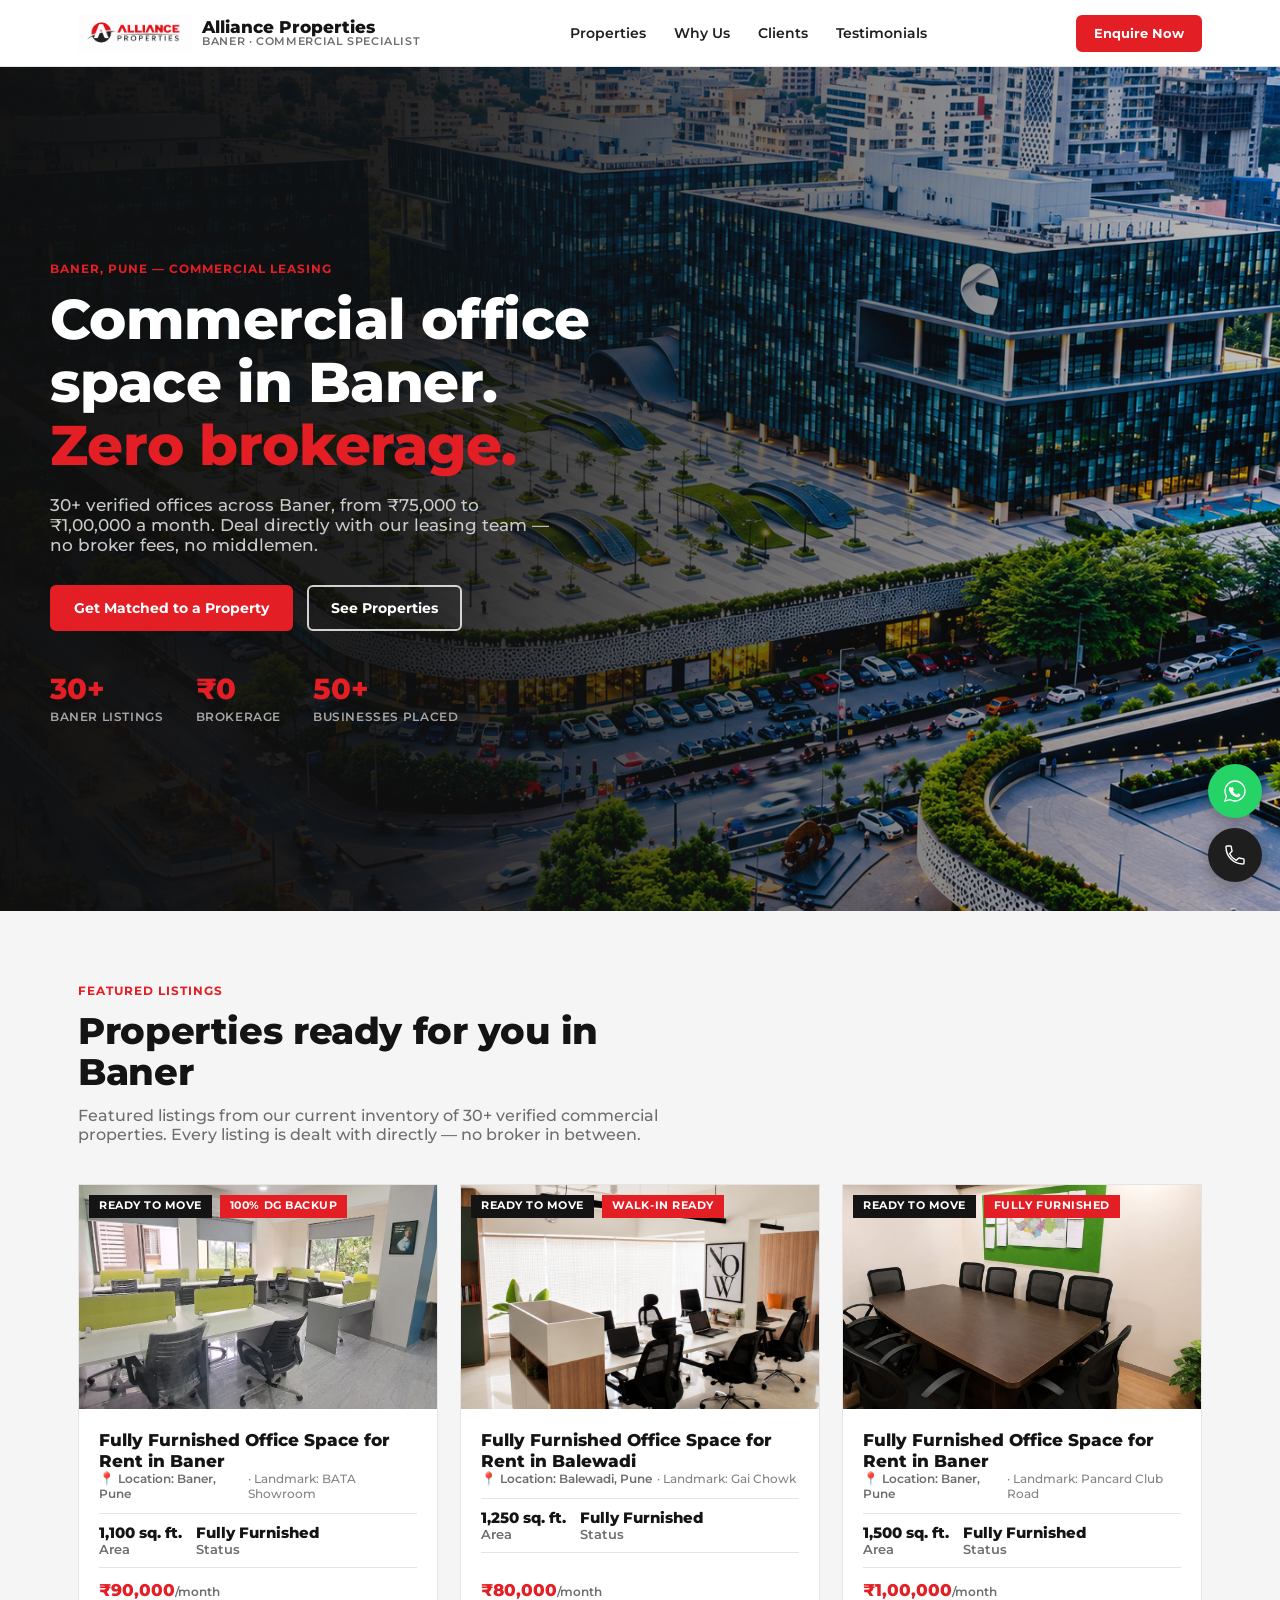
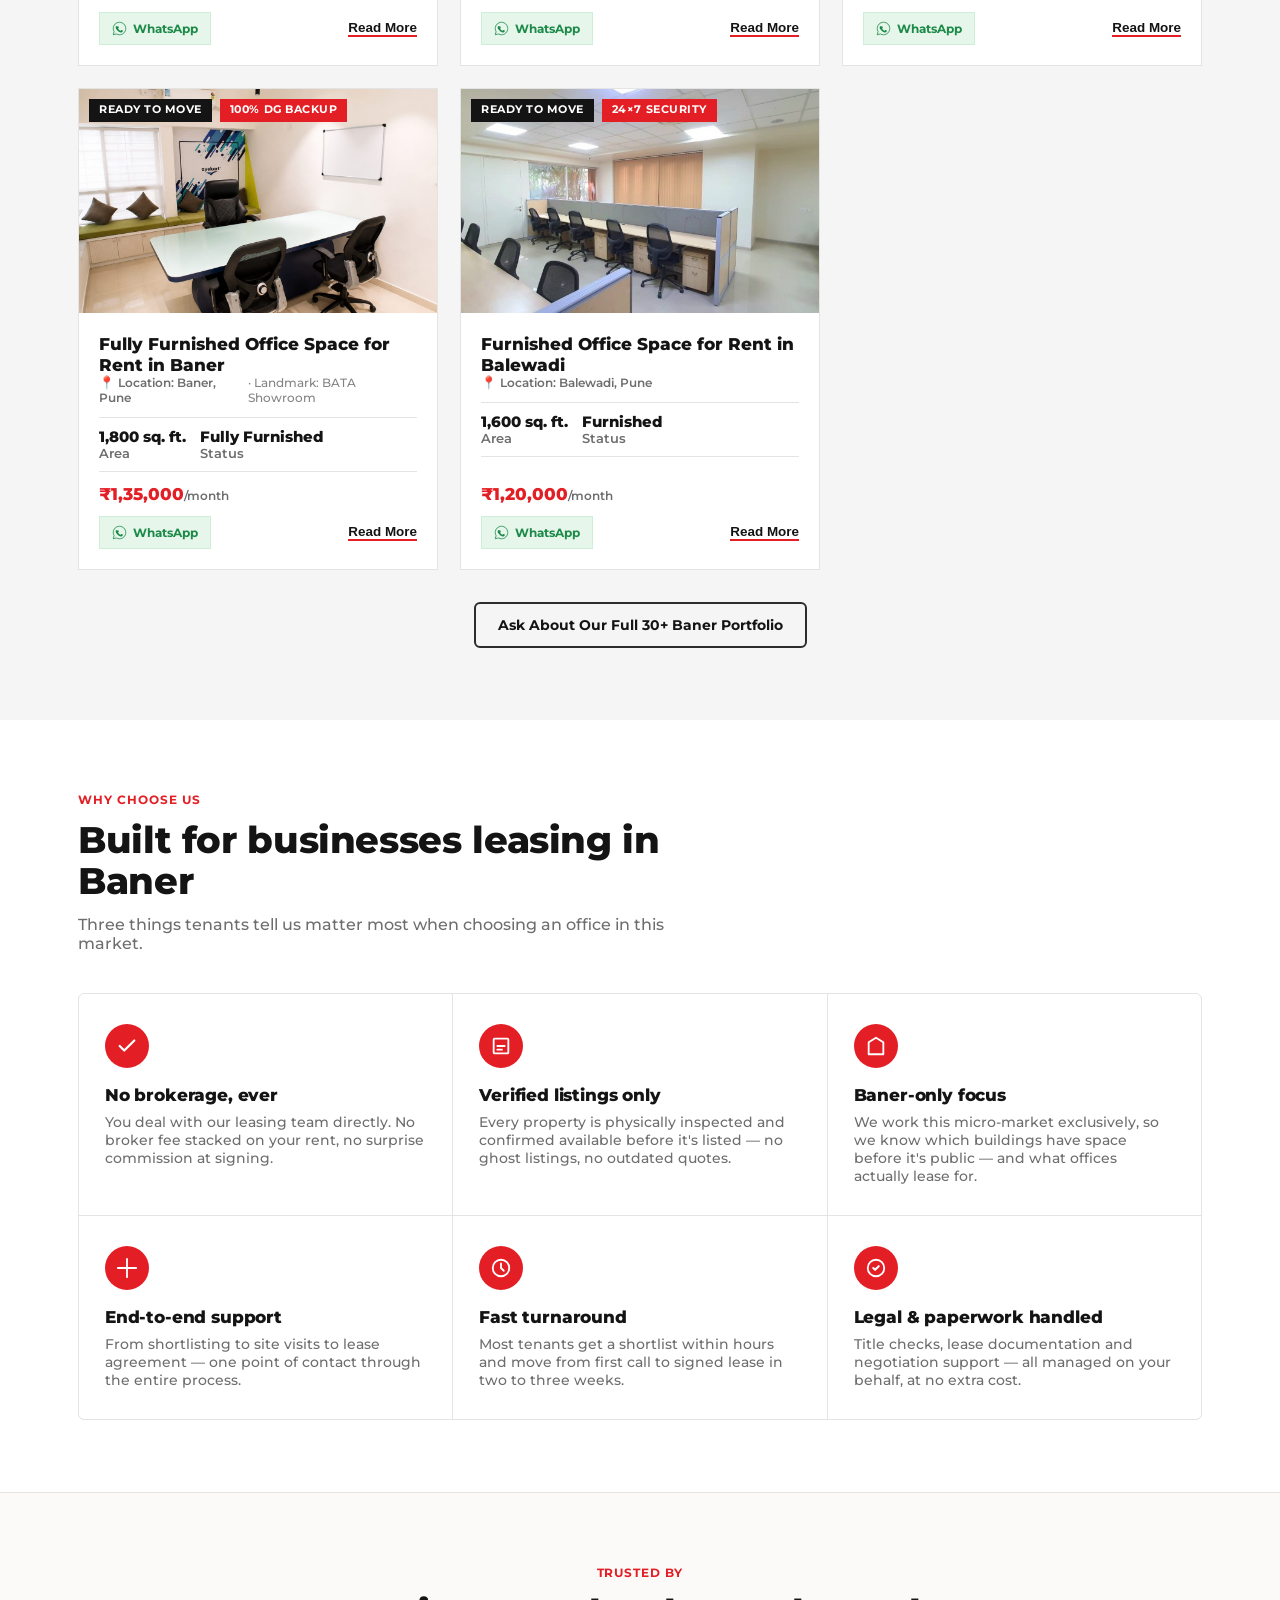
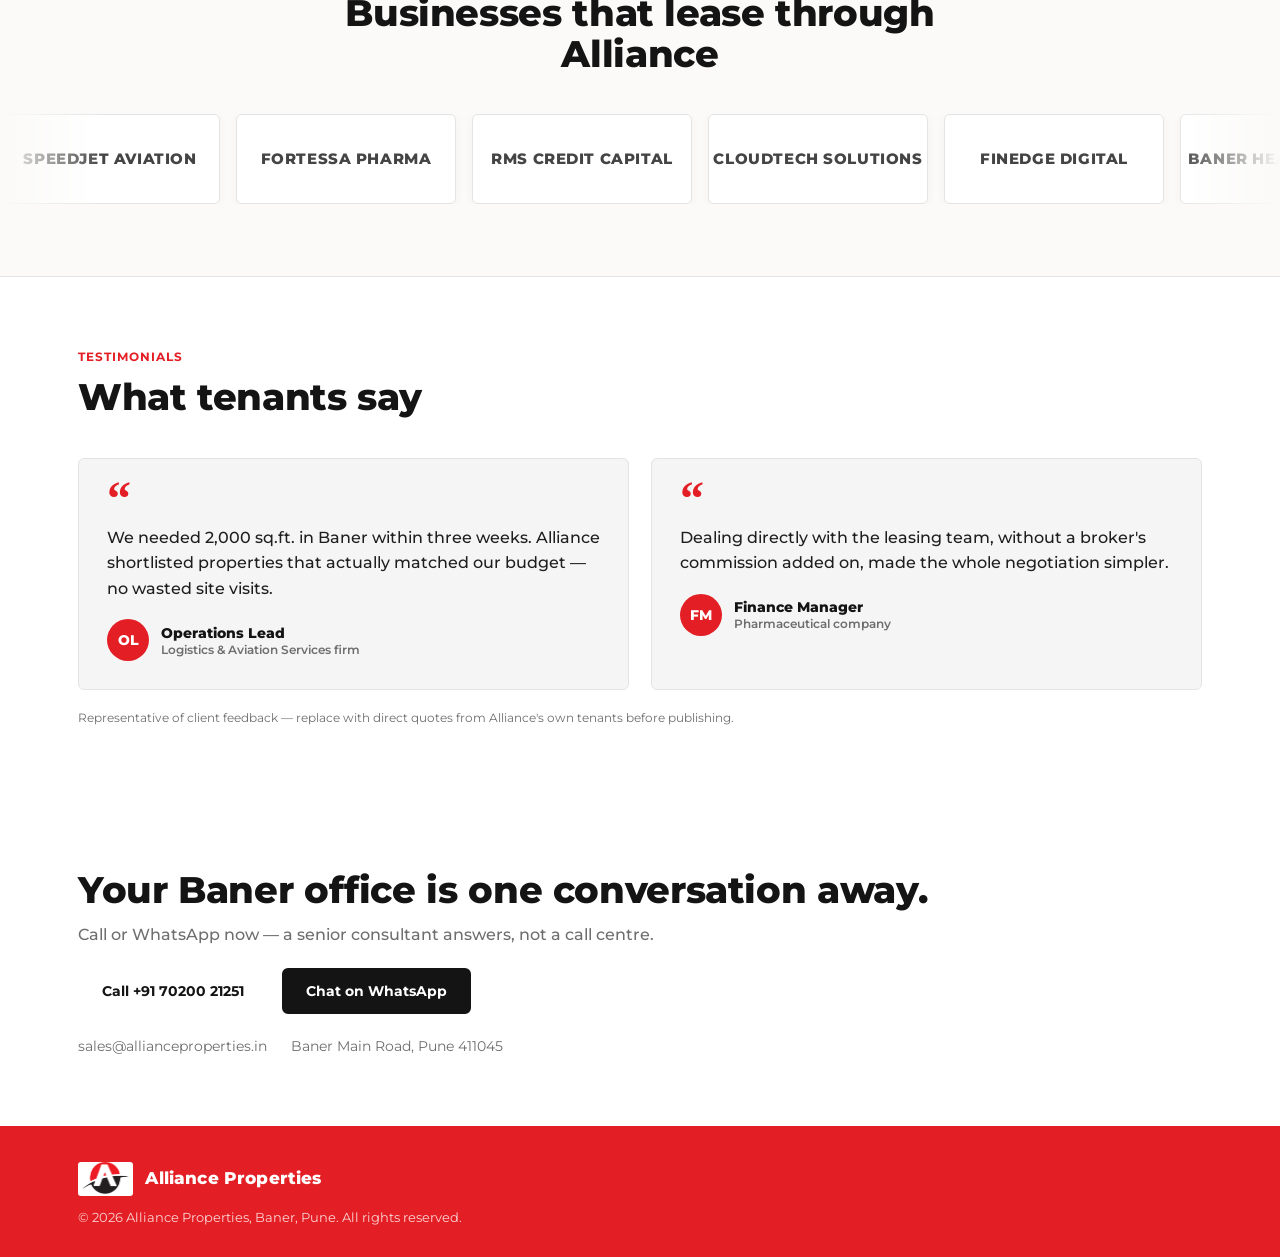
==== index.html @ 020942cd "Initial commit: Alliance Properties website with 5 verified properties, responsive design, and polis" ====
<!DOCTYPE html>
<html lang="en">
<head>
<meta charset="UTF-8">
<meta name="viewport" content="width=device-width, initial-scale=1, viewport-fit=cover">
<title>Alliance Properties — Office Space in Baner, Pune | Zero Brokerage</title>
<meta name="description" content="30+ verified commercial offices for rent in Baner, Pune. Zero brokerage — deal directly with Alliance Properties' leasing team.">
<link rel="preconnect" href="https://fonts.googleapis.com">
<link rel="preconnect" href="https://fonts.gstatic.com" crossorigin>
<link href="https://fonts.googleapis.com/css2?family=Montserrat:ital,wght@0,400;0,500;0,600;0,700;0,800;0,900;1,500&display=swap" rel="stylesheet">
<link rel="stylesheet" href="style.css">
</head>
<body>


<header class="nav">
  <div class="nav-inner">
    <div class="brand">
      <img src="img/ap-logo-1.png" alt="Alliance Properties logo">
      <div class="brand-text"><b>Alliance Properties</b><span>Baner · Commercial Specialist</span></div>
    </div>
    <nav class="nav-links">
      <a href="#properties">Properties</a>
      <a href="#why">Why Us</a>
      <a href="#clients">Clients</a>
      <a href="#testimonials">Testimonials</a>
    </nav>
    <div class="nav-cta">
      <a href="#" id="enquireNowBtn" class="btn btn-sm">Enquire Now</a>
    </div>
  </div>
</header>

<section class="hero">

  <div class="wrap hero-inner">

    <div class="hero-copy">

      <div class="eyebrow">
        Baner, Pune — Commercial Leasing
      </div>

      <h1>
        Commercial office space in Baner.
        <em>Zero brokerage.</em>
      </h1>

      <p class="hero-sub">
        30+ verified offices across Baner, from ₹75,000 to ₹1,00,000 a month.
        Deal directly with our leasing team — no broker fees, no middlemen.
      </p>

      <div class="hero-actions">
        <a href="#cta" class="btn">
          Get Matched to a Property
        </a>

        <a href="#properties" class="btn btn-outline">
          See Properties
        </a>
      </div>

      <div class="hero-stats">

        <div>
          <strong>30+</strong>
          <span>Baner Listings</span>
        </div>

        <div>
          <strong>₹0</strong>
          <span>Brokerage</span>
        </div>

        <div>
          <strong>50+</strong>
          <span>Businesses Placed</span>
        </div>

      </div>

    </div>

  </div>

</section>

<section class="props" id="properties">
  <div class="wrap">
    <div class="section-head">
      <div class="eyebrow">Featured Listings</div>
      <h2>Properties ready for you in Baner</h2>
      <p>Featured listings from our current inventory of 30+ verified commercial properties. Every listing is dealt with directly — no broker in between.</p>
    </div>
    <div class="grid-props" id="propGrid"></div>
    <div class="view-all"><a href="#cta" class="btn btn-outline">Ask About Our Full 30+ Baner Portfolio</a></div>
  </div>
</section>


<section id="why">
  <div class="wrap">
    <div class="section-head">
      <div class="eyebrow">Why Choose Us</div>
      <h2>Built for businesses leasing in Baner</h2>
      <p>Three things tenants tell us matter most when choosing an office in this market.</p>
    </div>
    <div class="why-grid">
      <div class="why-item">
        <div class="why-icon"><svg viewBox="0 0 24 24" fill="none"><path d="M4 12l5 5L20 6" stroke="#fff" stroke-width="2.4" stroke-linecap="round" stroke-linejoin="round"/></svg></div>
        <h3>No brokerage, ever</h3>
        <p>You deal with our leasing team directly. No broker fee stacked on your rent, no surprise commission at signing.</p>
      </div>
      <div class="why-item">
        <div class="why-icon"><svg viewBox="0 0 24 24" fill="none"><rect x="4" y="4" width="16" height="16" rx="1" stroke="#fff" stroke-width="2"/><path d="M8 12h8M8 16h5" stroke="#fff" stroke-width="2" stroke-linecap="round"/></svg></div>
        <h3>Verified listings only</h3>
        <p>Every property is physically inspected and confirmed available before it's listed — no ghost listings, no outdated quotes.</p>
      </div>
      <div class="why-item">
        <div class="why-icon"><svg viewBox="0 0 24 24" fill="none"><path d="M12 3l8 5v13H4V8l8-5z" stroke="#fff" stroke-width="2" stroke-linejoin="round"/></svg></div>
        <h3>Baner-only focus</h3>
        <p>We work this micro-market exclusively, so we know which buildings have space before it's public — and what offices actually lease for.</p>
      </div>
      <div class="why-item">
        <div class="why-icon"><svg viewBox="0 0 24 24" fill="none"><path d="M12 2v20M2 12h20" stroke="#fff" stroke-width="2" stroke-linecap="round"/></svg></div>
        <h3>End-to-end support</h3>
        <p>From shortlisting to site visits to lease agreement — one point of contact through the entire process.</p>
      </div>
      <div class="why-item">
        <div class="why-icon"><svg viewBox="0 0 24 24" fill="none"><circle cx="12" cy="12" r="9" stroke="#fff" stroke-width="2"/><path d="M12 7v5l3 3" stroke="#fff" stroke-width="2" stroke-linecap="round"/></svg></div>
        <h3>Fast turnaround</h3>
        <p>Most tenants get a shortlist within hours and move from first call to signed lease in two to three weeks.</p>
      </div>
      <div class="why-item">
        <div class="why-icon"><svg viewBox="0 0 24 24" fill="none"><path d="M9 12l2 2 4-4" stroke="#fff" stroke-width="2.2" stroke-linecap="round" stroke-linejoin="round"/><circle cx="12" cy="12" r="9" stroke="#fff" stroke-width="2"/></svg></div>
        <h3>Legal &amp; paperwork handled</h3>
        <p>Title checks, lease documentation and negotiation support — all managed on your behalf, at no extra cost.</p>
      </div>
    </div>
  </div>
</section>

<section class="clients" id="clients">
  <div class="wrap">
    <div class="section-head center" style="margin-left:auto;margin-right:auto;">
      <div class="eyebrow">Trusted By</div>
      <h2>Businesses that lease through Alliance</h2>
    </div>
  </div>
  <div class="marquee">
    <div class="marquee-track" id="marqueeTrack"></div>
  </div>
</section>

<section id="testimonials">
  <div class="wrap">
    <div class="section-head">
      <div class="eyebrow">Testimonials</div>
      <h2>What tenants say</h2>
    </div>
    <div class="testi-grid">
      <div class="testi-card">
        <span class="quote-mark">&ldquo;</span>
        <p class="text">We needed 2,000 sq.ft. in Baner within three weeks. Alliance shortlisted properties that actually matched our budget — no wasted site visits.</p>
        <div class="testi-who">
          <div class="testi-avatar">OL</div>
          <div><div class="name">Operations Lead</div><div class="role">Logistics &amp; Aviation Services firm</div></div>
        </div>
      </div>
      <div class="testi-card">
        <span class="quote-mark">&ldquo;</span>
        <p class="text">Dealing directly with the leasing team, without a broker's commission added on, made the whole negotiation simpler.</p>
        <div class="testi-who">
          <div class="testi-avatar">FM</div>
          <div><div class="name">Finance Manager</div><div class="role">Pharmaceutical company</div></div>
        </div>
      </div>
    </div>
    <p class="note">Representative of client feedback — replace with direct quotes from Alliance's own tenants before publishing.</p>
  </div>
</section>

<section class="cta" id="cta">
  <div class="wrap">
    <h2>Your Baner office is one conversation away.</h2>
    <p>Call or WhatsApp now — a senior consultant answers, not a call centre.</p>
    <div class="cta-actions">
      <a href="tel:+917020021251" class="btn btn-white">Call +91 70200 21251</a>
      <a href="https://wa.me/917020021251" target="_blank" rel="noopener" class="btn" style="background:#141414; border-color:#141414;">Chat on WhatsApp</a>
    </div>
    <div class="cta-contact">
      <span>sales@allianceproperties.in</span>
      <span>Baner Main Road, Pune 411045</span>
    </div>
  </div>
</section>

<footer>
  <div class="wrap">
    <div class="fbrand">
      <img src="[data-uri]" alt="Alliance Properties logo">
      <b>Alliance Properties</b>
    </div>
    <p>© 2026 Alliance Properties, Baner, Pune. All rights reserved.</p>
  </div>
</footer>

<div class="sticky-contact">
  <a href="https://wa.me/917020021251" target="_blank" rel="noopener" class="sticky-btn wa" aria-label="WhatsApp us">
    <svg viewBox="0 0 24 24" fill="none"><path d="M12 2C6.48 2 2 6.48 2 12c0 1.85.5 3.58 1.36 5.07L2 22l5.06-1.33A9.94 9.94 0 0012 22c5.52 0 10-4.48 10-10S17.52 2 12 2z" stroke="white" stroke-width="1.3"/><path d="M8.5 8.7c.15-.5.6-.5 1-.5.3 0 .5 0 .7.5.2.5.6 1.6.65 1.7.05.15.1.3 0 .5-.1.2-.15.3-.3.45-.15.15-.3.35-.45.45-.15.15-.3.3-.15.55.15.25.7 1.15 1.5 1.85 1 .9 1.85 1.2 2.1 1.35.25.15.4.1.55-.05.15-.15.65-.75.8-1 .15-.25.3-.2.5-.1.2.05 1.3.6 1.5.7.2.1.35.15.4.25.05.15.05.75-.2 1.45-.25.7-1.45 1.35-2 1.4-.55.05-.55.4-3.4-.75-2.85-1.15-4.55-4-4.7-4.2-.15-.2-1.15-1.55-1.15-2.95 0-1.4.75-2.1.95-2.35z" fill="white"/></svg>
  </a>
  <a href="tel:+917020021251" class="sticky-btn call" aria-label="Call us">
    <svg viewBox="0 0 24 24" fill="none"><path d="M6.6 10.8c1.4 2.8 3.8 5.2 6.6 6.6l2.2-2.2c.3-.3.7-.4 1-.2 1.1.4 2.3.6 3.6.6.6 0 1 .4 1 1V20c0 .6-.4 1-1 1C10.5 21 3 13.5 3 4c0-.6.4-1 1-1h3.4c.6 0 1 .4 1 1 0 1.3.2 2.5.6 3.6.1.4 0 .8-.3 1l-2.1 2.2z" stroke="white" stroke-width="1.4" stroke-linejoin="round"/></svg>
  </a>
</div>


<div class="modal-overlay" id="modalOverlay">
  <div class="modal" role="dialog" aria-modal="true" aria-labelledby="modalTitle">
    <div class="modal-head">
      <h3 id="modalTitle">Property</h3>
      <button class="modal-close" id="modalClose" aria-label="Close">&times;</button>
    </div>

    <div class="modal-gallery">
      <div class="mg-main">
        <img id="mgMainImg" src="" alt="">
        <button class="mg-nav prev" id="mgPrev" type="button" aria-label="Previous photo">&lsaquo;</button>
        <button class="mg-nav next" id="mgNext" type="button" aria-label="Next photo">&rsaquo;</button>
        <span class="mg-count" id="mgCount"></span>
      </div>
      <div class="mg-thumbs" id="mgThumbs"></div>
    </div>

    <div class="modal-body">
      <div class="modal-specs" id="modalSpecs"></div>
      <div class="modal-desc-label">Description</div>
      <p class="modal-desc" id="modalDesc"></p>
      <div class="modal-actions">
        <a href="#" class="btn btn-wa" id="modalWA" target="_blank" rel="noopener">WhatsApp</a>
        <a href="tel:+917020021251" class="btn btn-outline">Call Now</a>
      </div>
    </div>
  </div>
</div>


<script src="script.js"></script>
</body>
</html>
---- style.css ----
:root{
    --red:#E31E24;
    --red-deep:#B4141A;
    --black:#141414;
    --black-soft:#1E1E1E;
    --white:#FFFFFF;
    --off:#F5F5F5;
    --grey:#6E6E6E;
    --line:#E4E4E4;
    --line-dark:#2C2C2C;
    --radius:6px;
    color-scheme: light;
  }
  :root:not([data-theme="light"]) {
    @media (prefers-color-scheme: dark) {
      --off:#141414; --white:#1A1A1A; --black:#FFFFFF; --black-soft:#F0F0F0;
      --grey:#B7B7B7; --line:#2C2C2C; --line-dark:#333;
      color-scheme: dark;
    }
  }
  :root[data-theme="dark"]{
    --off:#141414; --white:#1A1A1A; --black:#FFFFFF; --black-soft:#F0F0F0;
    --grey:#B7B7B7; --line:#2C2C2C; --line-dark:#333;
    color-scheme: dark;
  }

  *{box-sizing:border-box;}
  html{scroll-behavior:smooth; scroll-padding-top:78px;}
  body{
    margin:0; background:var(--white); color:var(--black);
    font-family:'Montserrat',system-ui,sans-serif;
    padding-top:env(safe-area-inset-top,0px);
    padding-bottom:env(safe-area-inset-bottom,0px);
    -webkit-font-smoothing:antialiased;
  }
  h1,h2,h3{ font-family:'Montserrat',sans-serif; font-weight:800; line-height:1.12; margin:0; letter-spacing:-.01em; }
  p{margin:0;}
  a{color:inherit; text-decoration:none;}
  img,svg{max-width:100%; display:block;}
  .wrap{max-width:1180px; margin:0 auto; padding:0 28px;}
  @media (max-width:640px){ .wrap{padding:0 20px;} }
  .eyebrow{ font-size:.78rem; font-weight:700; color:var(--red); text-transform:uppercase; letter-spacing:.08em; margin-bottom:12px; }

  /* ---------- NAV ---------- */
  header.nav{
    position:sticky; top:0; z-index:40; background:var(--white);
    border-bottom:1px solid var(--line); padding-top:env(safe-area-inset-top,0px);
  }
  .nav-inner{ max-width:1180px; margin:0 auto; padding:14px 28px; display:flex; align-items:center; justify-content:space-between; gap:16px; }
  @media (max-width:640px){ .nav-inner{padding:12px 20px;} }
  .brand{ display:flex; align-items:center; gap:10px; }
  .brand img{ height:38px; width:auto; max-width:100%; object-fit:contain; }
  .brand-text{ display:flex; flex-direction:column; line-height:1.1; }
  .brand-text b{ font-size:1.05rem; font-weight:800; color:var(--black); }
  .brand-text span{ font-size:.66rem; color:var(--grey); font-weight:600; letter-spacing:.06em; text-transform:uppercase; }
  .nav-links{ display:none; gap:28px; font-size:.88rem; font-weight:600; }
  @media(min-width:860px){ .nav-links{display:flex;} }
  .nav-links a{ color:var(--black-soft); transition:color .15s ease; }
  .nav-links a:hover{ color:var(--red); }
  .nav-cta{ display:flex; align-items:center; gap:12px; }
  .nav-phone{ font-size:.86rem; font-weight:600; display:none; color:var(--black-soft); }
  @media(min-width:1020px){ .nav-phone{display:inline;} }

  .btn{
    display:inline-flex; align-items:center; justify-content:center; gap:8px;
    font-weight:700; font-size:.88rem; padding:12px 22px; border-radius:var(--radius);
    border:2px solid var(--red); background:var(--red); color:#fff;
    cursor:pointer; transition:background .15s ease, color .15s ease, transform .1s ease;
  }
  .btn:hover{ background:var(--red-deep); border-color:var(--red-deep); }
  .btn:active{ transform:translateY(1px); }
  .btn:focus-visible{ outline:2px solid var(--black); outline-offset:2px; }
  .btn-outline{ background:transparent; color:var(--black); border:2px solid var(--black); }
  .btn-outline:hover{ background:var(--black); color:var(--white); }
  .btn-white{ background:#fff; border-color:#fff; color:#141414; }
  .btn-white:hover{ background:#f0f0f0; border-color:#f0f0f0; color:#141414; }
  .btn-sm{ padding:9px 16px; font-size:.8rem; }
  .hero .btn-outline{ color:#fff; border-color:rgba(255,255,255,.8); }
  .hero .btn-outline:hover{ background:#fff; color:#141414; border-color:#fff; }

/* ---------- HERO ---------- */
.hero {
  position: relative;
  min-height: 700px;
  color: #fff;

  background:
    linear-gradient(
      90deg,
      rgba(15, 15, 15, 0.98) 0%,
      rgba(15, 15, 15, 0.92) 30%,
      rgba(15, 15, 15, 0.65) 55%,
      rgba(15, 15, 15, 0.25) 100%
    ),
    url("img/ap-heroimg.png");

  background-size: cover;
  background-position: center;
  background-repeat: no-repeat;
}

/* Content */
.hero-inner {
  display: flex;
  align-items: center;
  min-height: 700px;
  padding: 72px 0 64px;
}

.hero-copy {
  max-width: 720px;
}

.hero h1 {
  font-size: clamp(2.1rem, 4.6vw, 3.5rem);
  color: #fff;
  max-width: 15ch;
}

.hero h1 em {
  font-style: normal;
  color: var(--red);
}

.hero-sub {
  margin-top: 18px;
  font-size: 1.05rem;
  color: #C9C9C9;
  max-width: 46ch;
  font-weight: 500;
}

.hero-actions {
  margin-top: 30px;
  display: flex;
  gap: 14px;
  flex-wrap: wrap;
}

.hero-stats {
  margin-top: 40px;
  display: flex;
  gap: 32px;
  flex-wrap: wrap;
}

.hero-stats div strong {
  display: block;
  font-size: 1.8rem;
  font-weight: 800;
  color: var(--red);
}

.hero-stats div span {
  font-size: .76rem;
  color: #A6A6A6;
  font-weight: 600;
  text-transform: uppercase;
  letter-spacing: .05em;
}

/* Mobile */
@media (max-width: 900px) {

  .hero {
    min-height: 650px;

    background:
      linear-gradient(
        180deg,
        rgba(15, 15, 15, 0.82) 0%,
        rgba(15, 15, 15, 0.94) 100%
      ),
      url("img/ap-heroimg.png");

    background-size: cover;
    background-position: center;
    background-repeat: no-repeat;
  }

  .hero-inner {
    min-height: 650px;
    padding: 48px 0 40px;
  }

  .hero-copy {
    max-width: 100%;
  }

  .hero-stats {
    gap: 24px;
  }
}
  /* ---------- SECTION SCAFFOLD ---------- */
  section{ padding:72px 0; }
  .section-head{ margin-bottom:40px; max-width:640px; }
  .section-head.center{ margin-left:auto; margin-right:auto; text-align:center; }
  .section-head h2{ font-size:clamp(1.6rem,3vw,2.3rem); }
  .section-head p{ margin-top:14px; color:var(--grey); font-size:1rem; font-weight:500; }

  /* ---------- PROPERTY CARDS ---------- */
  .props{ background:var(--off); }
  .grid-props{ display:grid; grid-template-columns:repeat(auto-fill,minmax(270px,1fr)); gap:22px; }
  .prop-card{ background:var(--white); border:1px solid var(--line); border-radius:var(--radius); overflow:hidden; display:flex; flex-direction:column; transition:box-shadow .15s ease, transform .15s ease; }
  .prop-card:hover{ box-shadow:0 10px 28px rgba(0,0,0,.1); transform:translateY(-3px); }
  .prop-art{ background:#141414; aspect-ratio:16/10; position:relative; display:flex; align-items:center; justify-content:center; padding:18px; }
  .prop-art svg{ width:100%; height:100%; }
  .prop-tag{ position:absolute; top:12px; left:12px; background:var(--red); color:#fff; font-size:.68rem; font-weight:700; text-transform:uppercase; letter-spacing:.04em; padding:5px 10px; border-radius:3px; }
  .prop-body{ padding:20px; display:flex; flex-direction:column; gap:12px; flex:1; }
  .prop-name{ font-size:1.08rem; font-weight:800; color:var(--black); }
  .prop-loc{ font-size:.78rem; color:var(--grey); font-weight:600; display:flex; align-items:center; gap:5px; }
  .prop-specs{ display:flex; gap:14px; font-size:.8rem; color:var(--grey); font-weight:600; border-top:1px solid var(--line); border-bottom:1px solid var(--line); padding:10px 0; }
  .prop-specs b{ display:block; color:var(--black); font-size:.92rem; font-weight:800; }
  .prop-rent{ margin-top:auto; font-size:1.05rem; font-weight:800; color:var(--red); }
  .prop-rent span{ font-size:.72rem; color:var(--grey); font-weight:600; }
  .prop-actions{ display:flex; align-items:center; justify-content:space-between; gap:10px; }
  .prop-more{ background:none; border:none; padding:0; cursor:pointer; font-weight:700; font-size:.84rem; color:var(--black); border-bottom:2px solid var(--red); transition:color .15s ease; }
  .prop-more:hover{ color:var(--red); }
  .btn-wa-card{
    display:inline-flex; align-items:center; gap:6px; background:#E6F6EA; color:#1D8A4A;
    border:1px solid #CDEFD7; border-radius:0; padding:8px 12px; font-weight:700; font-size:.78rem;
    text-decoration:none; transition:background .15s ease;
  }
  .btn-wa-card svg{ width:15px; height:15px; }
  .btn-wa-card:hover{ background:#D6F0DC; }
  .view-all{ margin-top:32px; text-align:center; }
  .view-all .btn-outline{ border-color:var(--line-dark); }

  /* ---------- WHY CHOOSE US ---------- */
  .why-grid{ display:grid; grid-template-columns:repeat(3,1fr); gap:1px; background:var(--line); border:1px solid var(--line); border-radius:var(--radius); overflow:hidden; }
  @media (max-width:760px){ .why-grid{ grid-template-columns:1fr; } }
  .why-item{ background:var(--white); padding:30px 26px; }
  .why-icon{ width:44px; height:44px; border-radius:50%; background:var(--red); display:flex; align-items:center; justify-content:center; margin-bottom:18px; }
  .why-icon svg{ width:22px; height:22px; }
  .why-item h3{ font-size:1.05rem; font-weight:800; color:var(--black); }
  .why-item p{ margin-top:8px; font-size:.9rem; color:var(--grey); font-weight:500; }

  /* ---------- CLIENTS SLIDER — faint white bg, right-to-left motion ---------- */
  .clients{ background:#FBFAF9; overflow:hidden; border-top:1px solid var(--line); border-bottom:1px solid var(--line); }
  .clients .section-head h2{ color:#141414; }
  .clients .section-head p{ color:#6E6E6E; }
  .marquee{ width:100%; overflow:hidden; position:relative; -webkit-mask-image:linear-gradient(90deg,transparent,#000 8%,#000 92%,transparent); mask-image:linear-gradient(90deg,transparent,#000 8%,#000 92%,transparent); }
  .marquee-track{ display:flex; gap:0; width:max-content; animation:scroll 28s linear infinite; }
  .marquee:hover .marquee-track{ animation-play-state:paused; }
  @keyframes scroll{ from{ transform:translateX(0); } to{ transform:translateX(-50%); } }
  .client-chip{
    display:flex; align-items:center; justify-content:center; min-width:220px; height:90px;
    border:1px solid var(--line); margin-right:16px; border-radius:var(--radius);
    color:#444444; font-weight:800; font-size:.92rem; letter-spacing:.04em; text-transform:uppercase;
    background:#fff; box-shadow:0 2px 10px rgba(0,0,0,.04); transition:color .15s ease, border-color .15s ease;
  }
  .client-chip:hover{ color:var(--red); border-color:var(--red); }
  @media (prefers-reduced-motion: reduce){ .marquee-track{ animation:none; overflow-x:auto; } }

  /* ---------- TESTIMONIALS ---------- */
  #testimonials{ background:var(--white); overflow:hidden; }
  .testi-grid{ display:grid; grid-template-columns:repeat(auto-fit,minmax(300px,1fr)); gap:22px; margin-top:28px; }
  .testi-card, .testi-chip{ background:var(--off); border-radius:var(--radius); padding:28px; border:1px solid var(--line); display:flex; flex-direction:column; }
  .quote-mark{ font-family:Georgia,serif; font-size:3rem; color:var(--red); line-height:.5; display:block; margin-bottom:14px; font-weight:700; }
  .testi-card p.text, .testi-chip p.text{ font-size:1rem; font-weight:500; color:var(--black-soft); line-height:1.6; }
  .testi-who{ margin-top:18px; display:flex; align-items:center; gap:12px; }
  .testi-avatar{ width:42px; height:42px; border-radius:50%; background:var(--red); color:#fff; display:flex; align-items:center; justify-content:center; font-weight:800; font-size:.9rem; flex:none; }
  .testi-who .name{ font-weight:800; font-size:.9rem; color:var(--black); }
  .testi-who .role{ font-size:.78rem; color:var(--grey); font-weight:600; }
  .note{ margin-top:20px; font-size:.78rem; color:var(--grey); }

  /* ---------- CTA ---------- */
  .cta{ background:var(--white); }
  .cta h2{ color:var(--black); font-size:clamp(1.6rem,3vw,2.3rem); }
  .cta p{ margin-top:14px; color:var(--grey); font-size:1rem; font-weight:500; }
  .cta-actions{ margin-top:24px; display:flex; gap:14px; flex-wrap:wrap; }
  .cta-contact{ margin-top:24px; display:flex; gap:24px; flex-wrap:wrap; font-size:.86rem; color:var(--grey); }
  .cta-contact span{ color:var(--grey); }
  .cta-card{
    border-radius:var(--radius); overflow:hidden; position:relative;
    background-size:cover; background-position:center;
    min-height:300px; display:flex; align-items:center;
    box-shadow:0 16px 40px rgba(0,0,0,.18);
  }
  .cta-card-inner{ padding:40px; max-width:560px; }
  .cta-card .eyebrow{ margin-bottom:10px; }
  .cta-card h2{ color:#fff; font-size:clamp(1.5rem,3vw,2.1rem); max-width:18ch; }
  .cta-card p{ margin-top:14px; color:#E9E9E9; font-size:.98rem; font-weight:500; max-width:40ch; }
  .btn-wa{ background:#E6F6EA; border:2px solid #E6F6EA; color:#1D8A4A; }
  .btn-wa:hover{ background:#D6F0DC; border-color:#D6F0DC; }
  @media (max-width:640px){ .cta-card{ min-height:0; } .cta-card-inner{ padding:28px 22px; } }

  /* ---------- FOOTER — red background ---------- */
  footer{ background:var(--red); color:#FFE6E6; padding:36px 0 30px; }
  footer .wrap{ display:flex; flex-direction:column; align-items:flex-start; }
  footer .fbrand{ display:inline-flex; align-items:center; gap:12px; margin-bottom:12px; }
  footer .fbrand img{
    height:34px;
    width:auto;
    max-width:120px;
    object-fit:contain;
    display:block;
    border-radius:3px;
    flex-shrink:0;
  }
  footer .fbrand b{
    color:#fff;
    font-size:1.05rem;
    font-weight:800;
    letter-spacing:.01em;
    line-height:1;
  }
  footer p{
    font-size:.82rem;
    color:#FFE6E6;
    opacity:.9;
    margin:0;
    line-height:1.5;
  }

  /* ---------- STICKY CONTACT ---------- */
  .sticky-contact{ position:fixed; right:18px; bottom:calc(18px + env(safe-area-inset-bottom,0px)); z-index:50; display:flex; flex-direction:column; gap:10px; }
  .sticky-btn{ width:54px; height:54px; border-radius:50%; display:flex; align-items:center; justify-content:center; box-shadow:0 4px 16px rgba(0,0,0,.3); border:none; cursor:pointer; }
  .sticky-btn.call{ background:#1E1E1E; }
  .sticky-btn.wa{ background:#25D366; }
  .sticky-btn svg{ width:24px; height:24px; }

  /* ---------- MODAL ---------- */
  .modal-overlay{ position:fixed; inset:0; background:rgba(12,12,12,.78); z-index:100; display:none; align-items:flex-start; justify-content:center; padding:40px 16px; overflow-y:auto; }
  .modal-overlay.open{ display:flex; }
  .modal{ background:var(--white); max-width:720px; width:100%; border-radius:var(--radius); overflow:hidden; margin-top:env(safe-area-inset-top,0px); }
  .modal-head{ display:flex; justify-content:space-between; align-items:center; padding:18px 22px; border-bottom:1px solid var(--line); background:#141414; color:#fff; }
  .modal-head h3{ font-size:1.1rem; font-weight:800; color:#fff; }
  .modal-close{ background:none; border:none; cursor:pointer; font-size:1.5rem; color:#fff; line-height:1; padding:4px; }
  .modal-body{ padding:24px; }
  .modal-gallery{ display:grid; grid-template-columns:2fr 1fr; gap:6px; margin-bottom:20px; }
  .modal-gallery > div:first-child{ grid-row:span 2; }
  .modal-gallery .g{ background:#141414; border-radius:4px; aspect-ratio:4/3; padding:10px; }
  .modal-gallery svg{ width:100%; height:100%; }
  .modal-specs{ display:grid; grid-template-columns:repeat(2,1fr); gap:10px 20px; margin-bottom:18px; font-size:.86rem; }
  .modal-specs div{ border-bottom:1px solid var(--line); padding-bottom:8px; }
  .modal-specs .l{ color:var(--grey); font-size:.72rem; font-weight:700; text-transform:uppercase; letter-spacing:.04em; margin-bottom:3px; }
  .modal-specs .v{ font-weight:800; color:var(--black); }
  .modal-desc{ font-size:.92rem; color:var(--grey); margin-bottom:20px; font-weight:500; line-height:1.6; }
  .modal-actions{ display:flex; gap:12px; flex-wrap:wrap; }

  @media (prefers-reduced-motion: reduce){ *{ scroll-behavior:auto !important; } }

  /* ---------- PROPERTY CARDS — sharp UI (overrides rounded defaults above) ---------- */
  .prop-card{ border-radius:0; }
  .prop-art{ border-radius:0; padding:0; background:var(--off); overflow:hidden; position:relative; aspect-ratio:16/10; }
  .prop-photo{ width:100%; height:100%; object-fit:cover; object-position:center; display:block; }
  .prop-art img[src*="propset2"],
  .prop-art img.img-letterboxed{
    transform: scale(1.63);
    transform-origin: center;
  }
  .prop-badges{
    position: absolute;
    top: 10px;
    left: 10px;
    display: flex;
    align-items: center;
    gap: 8px;
    flex-wrap: wrap;
    z-index: 2;
    pointer-events: none;
  }
  .prop-available{
    position: static;
    background: #141414;
    color: #fff;
    font-size: .66rem;
    font-weight: 700;
    text-transform: uppercase;
    letter-spacing: .05em;
    padding: 5px 10px;
    display: inline-flex;
    align-items: center;
    line-height: 1.2;
    border-radius: 0;
  }
  .prop-tag{
    position: static;
    background: var(--red);
    color: #fff;
    font-size: .66rem;
    font-weight: 700;
    text-transform: uppercase;
    letter-spacing: .05em;
    padding: 5px 10px;
    display: inline-flex;
    align-items: center;
    line-height: 1.2;
    border-radius: 0;
  }

  /* ---------- GALLERY MODAL — sharp UI ---------- */
  .modal{ border-radius:0; max-width:900px; }
  .modal-head{ border-radius:0; }
  .mg-main{ position:relative; width:100%; aspect-ratio:16/9; background:var(--off); overflow:hidden; }
  .mg-main img{ width:100%; height:100%; object-fit:cover; object-position:center; display:block; }
  .mg-main img[src*="propset2"],
  .mg-main img.img-letterboxed{
    transform: scale(1.63);
    transform-origin: center;
  }
  .mg-nav{ position:absolute; top:50%; transform:translateY(-50%); width:38px; height:38px; background:rgba(255,255,255,.92); border:1px solid var(--line); border-radius:0; display:flex; align-items:center; justify-content:center; cursor:pointer; font-size:1.3rem; line-height:1; color:#141414; }
  .mg-nav:hover{ background:#fff; color:#141414; }
  .mg-nav.prev{ left:12px; } .mg-nav.next{ right:12px; }
  .mg-count{ position:absolute; right:12px; bottom:12px; background:rgba(12,12,12,.68); color:#fff; font-size:.72rem; font-weight:600; padding:4px 10px; }
  .mg-thumbs{ display:flex; gap:8px; padding:12px 22px; overflow-x:auto; border-bottom:1px solid var(--line); background:var(--white); }
  .mg-thumb-item{ width:74px; height:54px; overflow:hidden; flex:none; cursor:pointer; opacity:.5; border:2px solid transparent; border-radius:0; }
  .mg-thumb-item.on{ opacity:1; border-color:var(--red); }
  .mg-thumb-item img{ width:100%; height:100%; object-fit:cover; object-position:center; display:block; }
  .mg-thumb-item img[src*="propset2"],
  .mg-thumb-item img.img-letterboxed{
    transform: scale(1.63);
    transform-origin: center;
  }
  .modal-body{ padding:24px 24px 28px; }
  .modal-specs{ display:grid; grid-template-columns:repeat(auto-fit,minmax(140px,1fr)); gap:1px; background:var(--line); border:1px solid var(--line); margin-bottom:20px; }
  .modal-specs div{ background:var(--off); padding:13px 15px; }
  .modal-specs .l{ color:var(--grey); font-size:.68rem; font-weight:700; text-transform:uppercase; letter-spacing:.04em; margin-bottom:4px; }
  .modal-specs .v{ font-weight:800; font-size:.92rem; color:var(--black); }
  .modal-desc-label{ font-size:.72rem; font-weight:700; text-transform:uppercase; letter-spacing:.04em; color:var(--grey); margin-bottom:8px; }
  @media (max-width:600px){ .modal-overlay{ padding:0; } .modal{ max-width:none; min-height:100%; } }
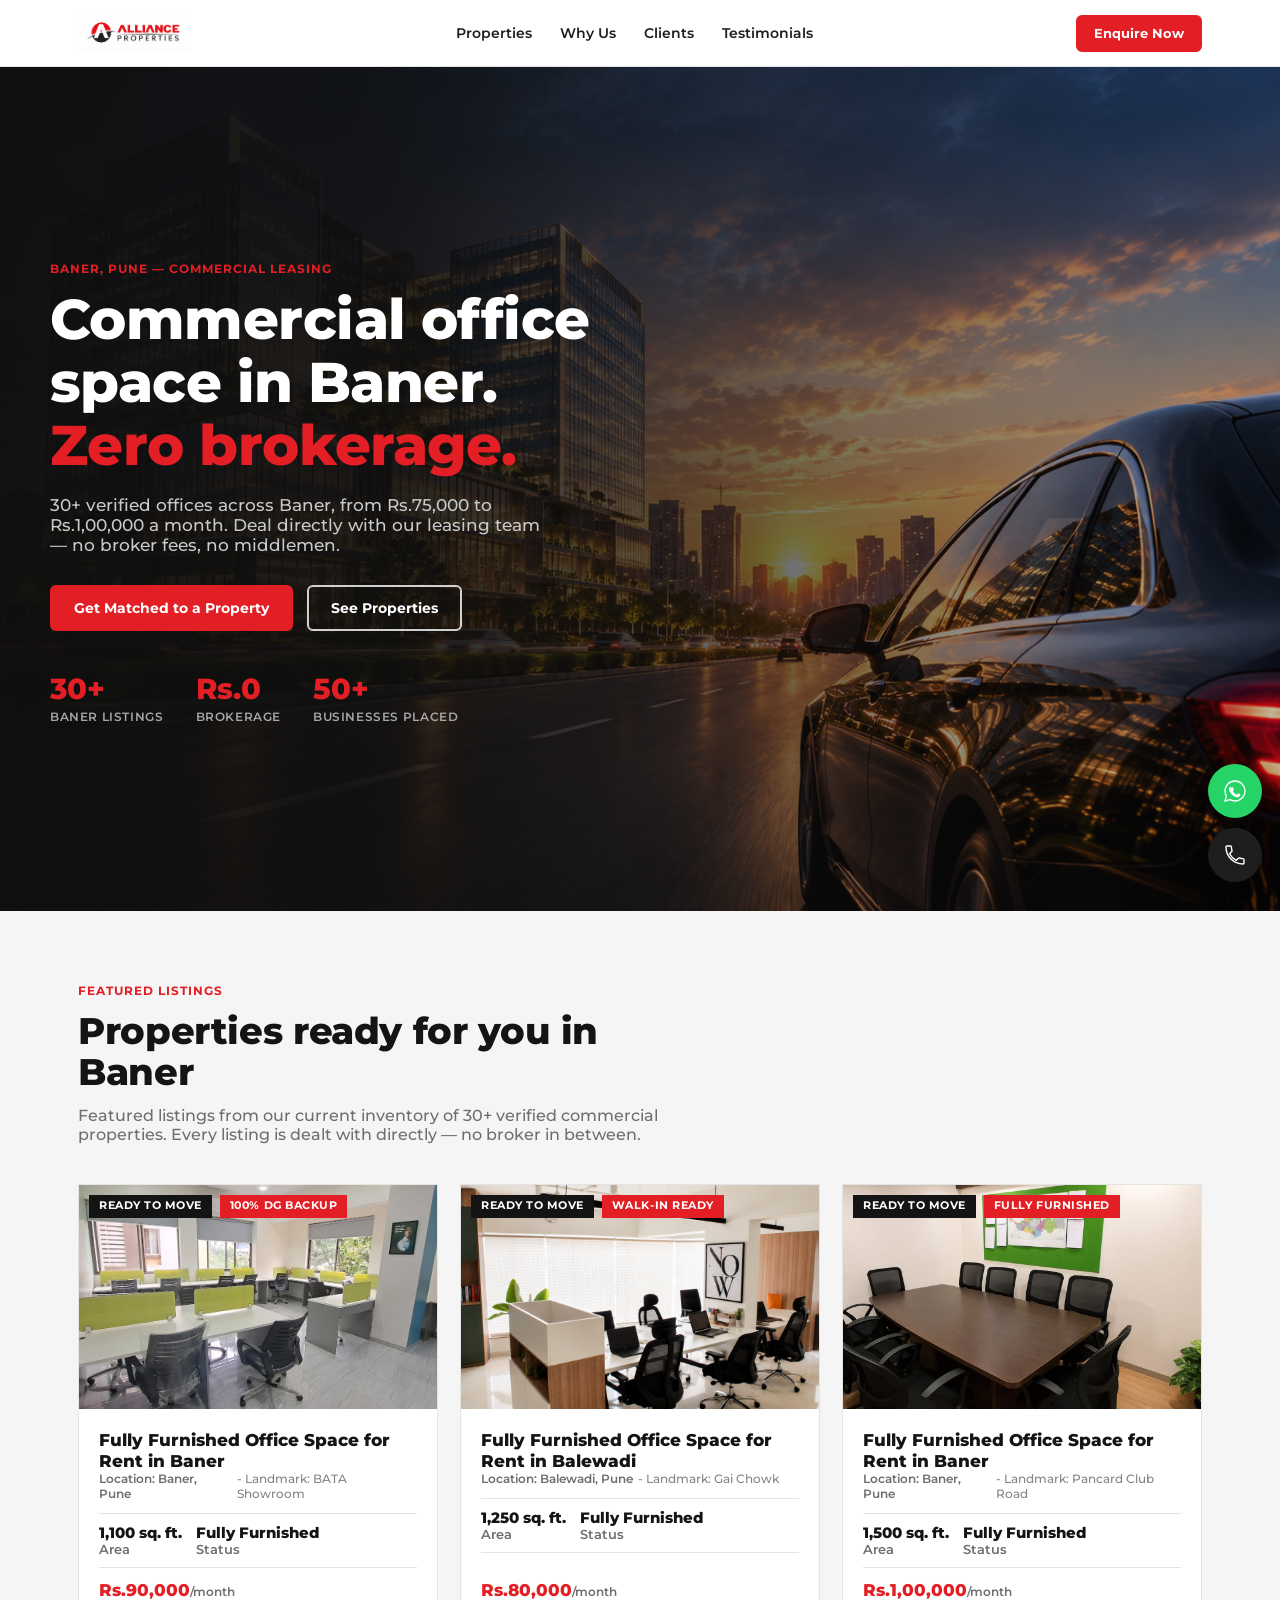
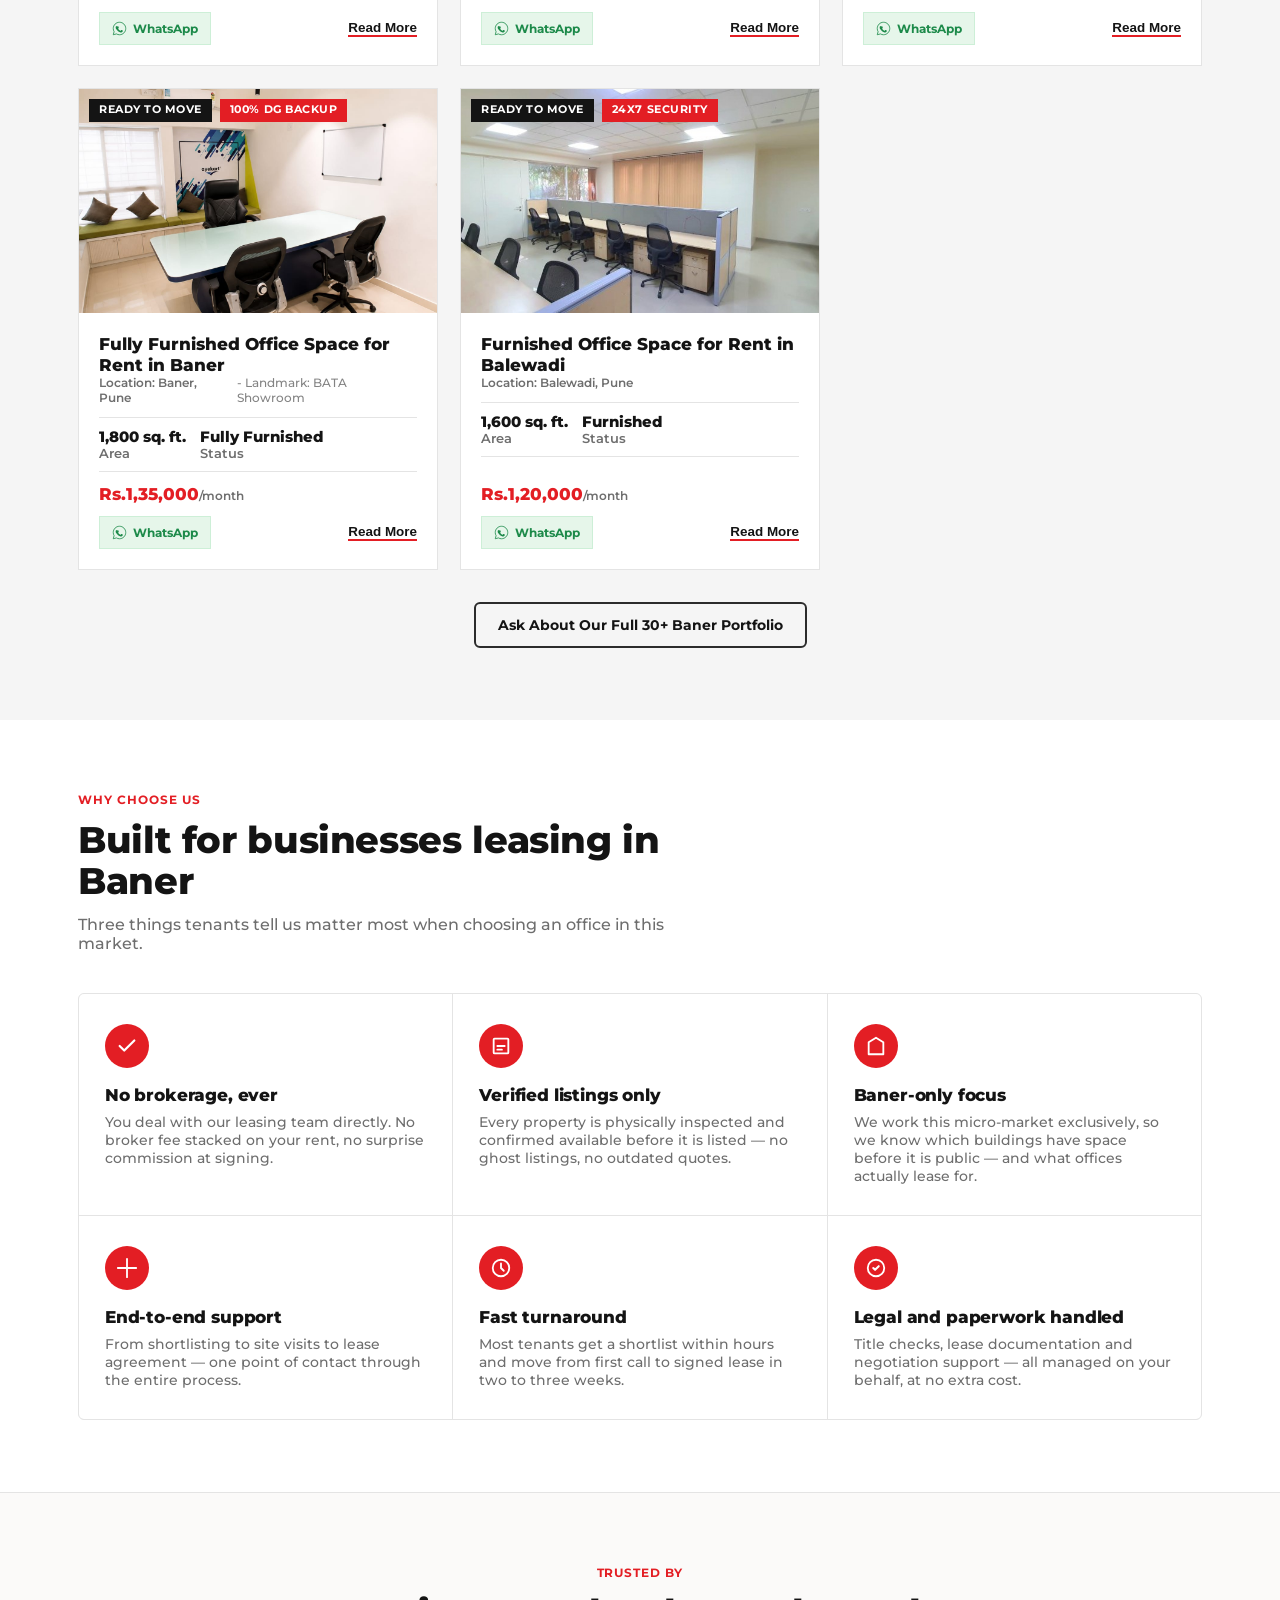
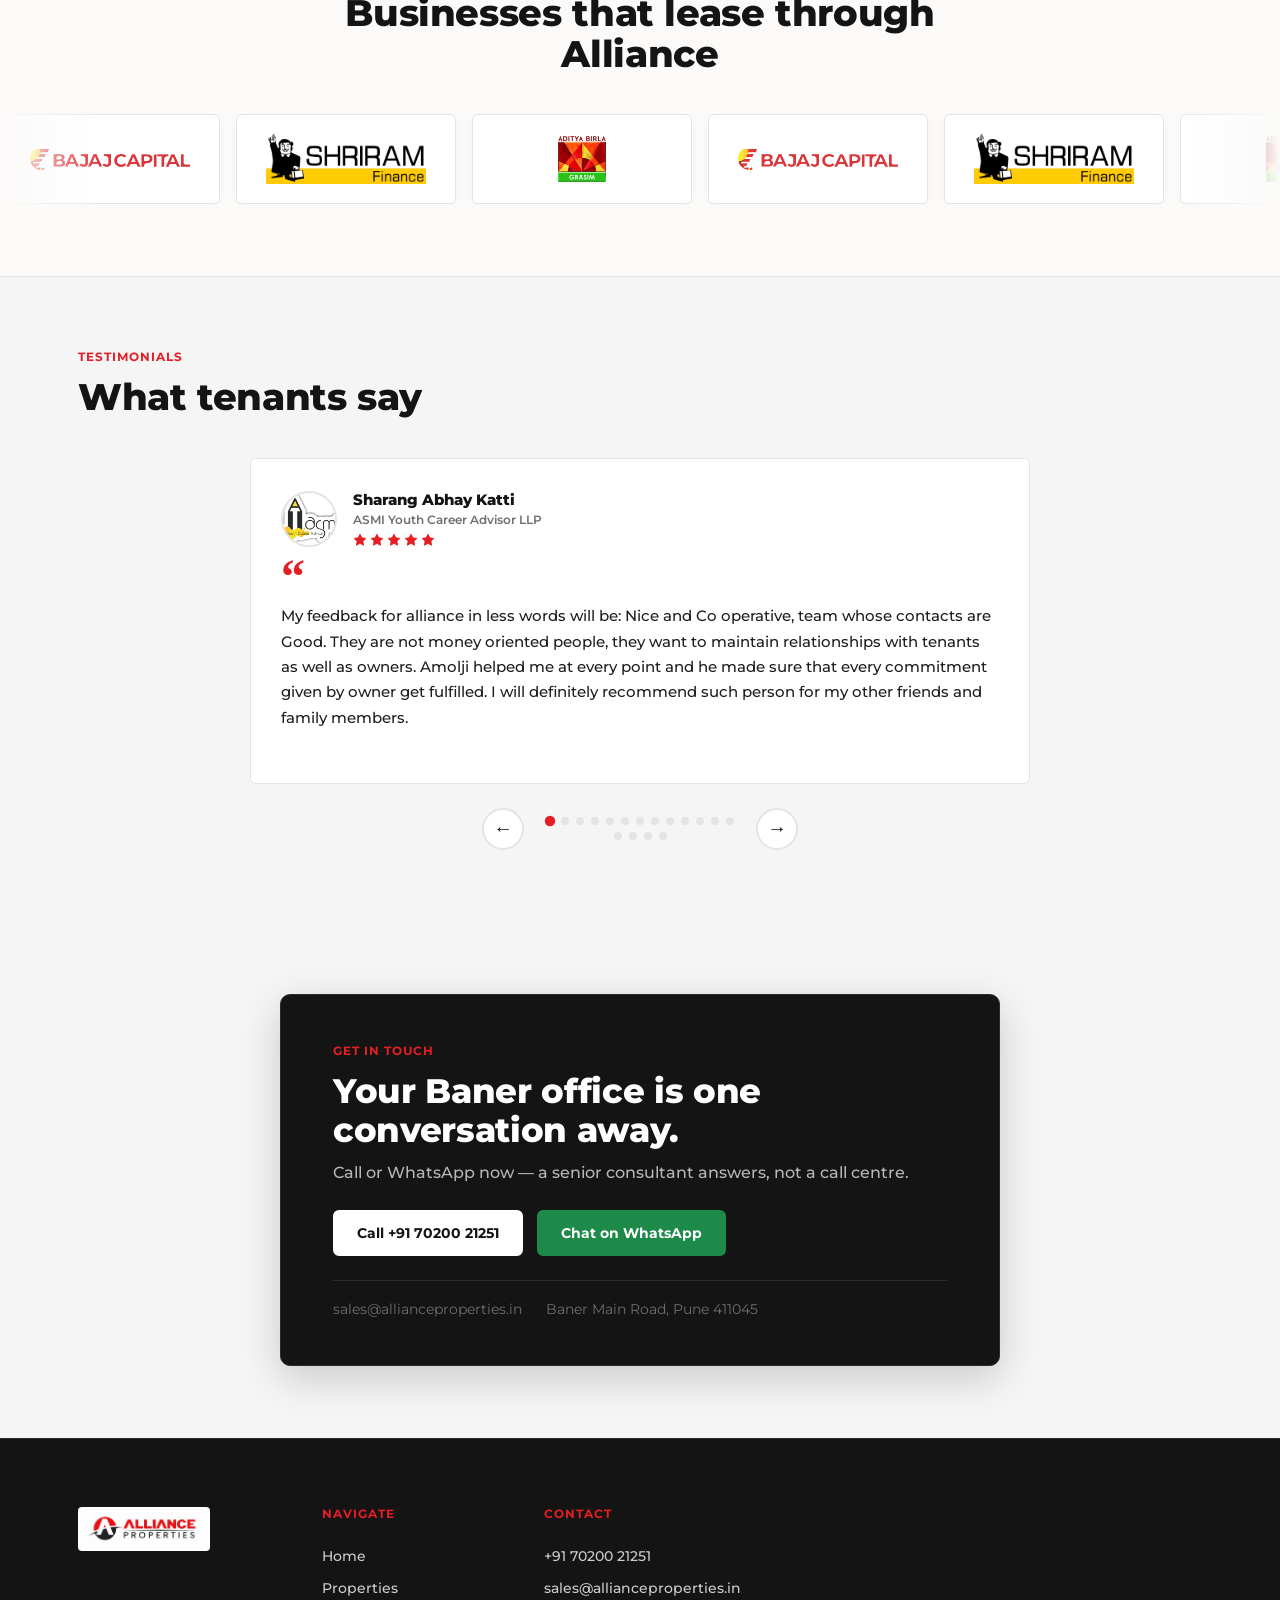
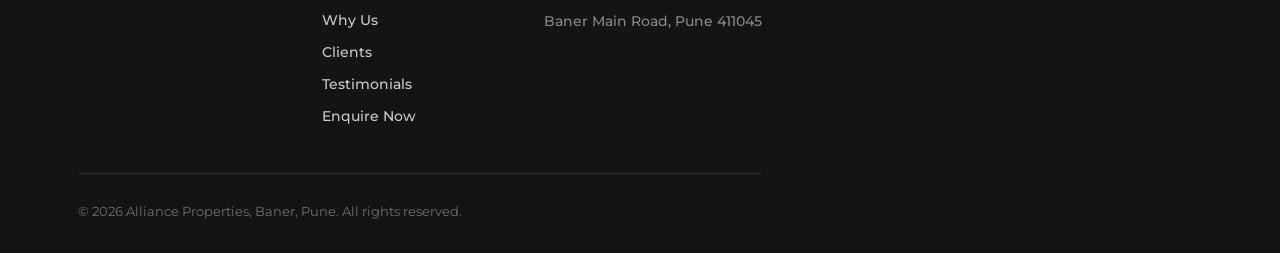
==== commit 6dd44149: "Changing Testimonials and footer" ====
--- a/index.html
+++ b/index.html
@@ -4,7 +4,7 @@
 <meta charset="UTF-8">
 <meta name="viewport" content="width=device-width, initial-scale=1, viewport-fit=cover">
 <title>Alliance Properties — Office Space in Baner, Pune | Zero Brokerage</title>
-<meta name="description" content="30+ verified commercial offices for rent in Baner, Pune. Zero brokerage — deal directly with Alliance Properties' leasing team.">
+<meta name="description" content="30+ verified commercial offices for rent in Baner, Pune. Zero brokerage — deal directly with Alliance Properties leasing team.">
 <link rel="preconnect" href="https://fonts.googleapis.com">
 <link rel="preconnect" href="https://fonts.gstatic.com" crossorigin>
 <link href="https://fonts.googleapis.com/css2?family=Montserrat:ital,wght@0,400;0,500;0,600;0,700;0,800;0,900;1,500&display=swap" rel="stylesheet">
@@ -12,12 +12,10 @@
 </head>
 <body>
 
-
 <header class="nav">
   <div class="nav-inner">
     <div class="brand">
       <img src="img/ap-logo-1.png" alt="Alliance Properties logo">
-      <div class="brand-text"><b>Alliance Properties</b><span>Baner · Commercial Specialist</span></div>
     </div>
     <nav class="nav-links">
       <a href="#properties">Properties</a>
@@ -31,59 +29,23 @@
   </div>
 </header>
 
-<section class="hero">
-
+<section class="hero" id="hero">
   <div class="wrap hero-inner">
-
     <div class="hero-copy">
-
-      <div class="eyebrow">
-        Baner, Pune — Commercial Leasing
-      </div>
-
-      <h1>
-        Commercial office space in Baner.
-        <em>Zero brokerage.</em>
-      </h1>
-
-      <p class="hero-sub">
-        30+ verified offices across Baner, from ₹75,000 to ₹1,00,000 a month.
-        Deal directly with our leasing team — no broker fees, no middlemen.
-      </p>
-
+      <div class="eyebrow">Baner, Pune — Commercial Leasing</div>
+      <h1>Commercial office space in Baner. <em>Zero brokerage.</em></h1>
+      <p class="hero-sub">30+ verified offices across Baner, from Rs.75,000 to Rs.1,00,000 a month. Deal directly with our leasing team — no broker fees, no middlemen.</p>
       <div class="hero-actions">
-        <a href="#cta" class="btn">
-          Get Matched to a Property
-        </a>
-
-        <a href="#properties" class="btn btn-outline">
-          See Properties
-        </a>
-      </div>
-
+        <a href="#cta" class="btn">Get Matched to a Property</a>
+        <a href="#properties" class="btn btn-outline">See Properties</a>
+      </div>
       <div class="hero-stats">
-
-        <div>
-          <strong>30+</strong>
-          <span>Baner Listings</span>
-        </div>
-
-        <div>
-          <strong>₹0</strong>
-          <span>Brokerage</span>
-        </div>
-
-        <div>
-          <strong>50+</strong>
-          <span>Businesses Placed</span>
-        </div>
-
-      </div>
-
-    </div>
-
-  </div>
-
+        <div><strong>30+</strong><span>Baner Listings</span></div>
+        <div><strong>Rs.0</strong><span>Brokerage</span></div>
+        <div><strong>50+</strong><span>Businesses Placed</span></div>
+      </div>
+    </div>
+  </div>
 </section>
 
 <section class="props" id="properties">
@@ -98,7 +60,6 @@
   </div>
 </section>
 
-
 <section id="why">
   <div class="wrap">
     <div class="section-head">
@@ -115,12 +76,12 @@
       <div class="why-item">
         <div class="why-icon"><svg viewBox="0 0 24 24" fill="none"><rect x="4" y="4" width="16" height="16" rx="1" stroke="#fff" stroke-width="2"/><path d="M8 12h8M8 16h5" stroke="#fff" stroke-width="2" stroke-linecap="round"/></svg></div>
         <h3>Verified listings only</h3>
-        <p>Every property is physically inspected and confirmed available before it's listed — no ghost listings, no outdated quotes.</p>
+        <p>Every property is physically inspected and confirmed available before it is listed — no ghost listings, no outdated quotes.</p>
       </div>
       <div class="why-item">
         <div class="why-icon"><svg viewBox="0 0 24 24" fill="none"><path d="M12 3l8 5v13H4V8l8-5z" stroke="#fff" stroke-width="2" stroke-linejoin="round"/></svg></div>
         <h3>Baner-only focus</h3>
-        <p>We work this micro-market exclusively, so we know which buildings have space before it's public — and what offices actually lease for.</p>
+        <p>We work this micro-market exclusively, so we know which buildings have space before it is public — and what offices actually lease for.</p>
       </div>
       <div class="why-item">
         <div class="why-icon"><svg viewBox="0 0 24 24" fill="none"><path d="M12 2v20M2 12h20" stroke="#fff" stroke-width="2" stroke-linecap="round"/></svg></div>
@@ -134,7 +95,7 @@
       </div>
       <div class="why-item">
         <div class="why-icon"><svg viewBox="0 0 24 24" fill="none"><path d="M9 12l2 2 4-4" stroke="#fff" stroke-width="2.2" stroke-linecap="round" stroke-linejoin="round"/><circle cx="12" cy="12" r="9" stroke="#fff" stroke-width="2"/></svg></div>
-        <h3>Legal &amp; paperwork handled</h3>
+        <h3>Legal and paperwork handled</h3>
         <p>Title checks, lease documentation and negotiation support — all managed on your behalf, at no extra cost.</p>
       </div>
     </div>
@@ -159,50 +120,66 @@
       <div class="eyebrow">Testimonials</div>
       <h2>What tenants say</h2>
     </div>
-    <div class="testi-grid">
-      <div class="testi-card">
-        <span class="quote-mark">&ldquo;</span>
-        <p class="text">We needed 2,000 sq.ft. in Baner within three weeks. Alliance shortlisted properties that actually matched our budget — no wasted site visits.</p>
-        <div class="testi-who">
-          <div class="testi-avatar">OL</div>
-          <div><div class="name">Operations Lead</div><div class="role">Logistics &amp; Aviation Services firm</div></div>
-        </div>
-      </div>
-      <div class="testi-card">
-        <span class="quote-mark">&ldquo;</span>
-        <p class="text">Dealing directly with the leasing team, without a broker's commission added on, made the whole negotiation simpler.</p>
-        <div class="testi-who">
-          <div class="testi-avatar">FM</div>
-          <div><div class="name">Finance Manager</div><div class="role">Pharmaceutical company</div></div>
-        </div>
-      </div>
-    </div>
-    <p class="note">Representative of client feedback — replace with direct quotes from Alliance's own tenants before publishing.</p>
+    <div class="testi-carousel" id="testiCarousel">
+      <div class="testi-carousel-track" id="testiTrack">
+        <!-- cards injected by JS -->
+      </div>
+      <div class="testi-controls">
+        <button class="testi-btn" id="testiPrev" aria-label="Previous testimonial">&#8592;</button>
+        <div class="testi-dots" id="testiDots"></div>
+        <button class="testi-btn" id="testiNext" aria-label="Next testimonial">&#8594;</button>
+      </div>
+    </div>
   </div>
 </section>
 
 <section class="cta" id="cta">
   <div class="wrap">
-    <h2>Your Baner office is one conversation away.</h2>
-    <p>Call or WhatsApp now — a senior consultant answers, not a call centre.</p>
-    <div class="cta-actions">
-      <a href="tel:+917020021251" class="btn btn-white">Call +91 70200 21251</a>
-      <a href="https://wa.me/917020021251" target="_blank" rel="noopener" class="btn" style="background:#141414; border-color:#141414;">Chat on WhatsApp</a>
-    </div>
-    <div class="cta-contact">
-      <span>sales@allianceproperties.in</span>
-      <span>Baner Main Road, Pune 411045</span>
-    </div>
-  </div>
-</section>
-
-<footer>
-  <div class="wrap">
-    <div class="fbrand">
-      <img src="[data-uri]" alt="Alliance Properties logo">
-      <b>Alliance Properties</b>
-    </div>
-    <p>© 2026 Alliance Properties, Baner, Pune. All rights reserved.</p>
+    <div class="cta-card-wrap">
+      <div class="cta-pro-card">
+        <div class="cta-pro-eyebrow">Get in Touch</div>
+        <h2>Your Baner office is one conversation away.</h2>
+        <p>Call or WhatsApp now — a senior consultant answers, not a call centre.</p>
+        <div class="cta-actions">
+          <a href="tel:+917020021251" class="btn btn-white">Call +91 70200 21251</a>
+          <a href="https://wa.me/917020021251" target="_blank" rel="noopener" class="btn btn-wa-cta">Chat on WhatsApp</a>
+        </div>
+        <div class="cta-contact">
+          <span>sales@allianceproperties.in</span>
+          <span>Baner Main Road, Pune 411045</span>
+        </div>
+      </div>
+    </div>
+  </div>
+</section>
+
+<footer class="site-footer">
+  <div class="wrap">
+    <div class="footer-top">
+      <div class="footer-brand">
+        <img src="img/ap-logo-1.png" alt="Alliance Properties logo">
+      </div>
+      <div class="footer-cols">
+        <nav class="footer-nav-col">
+          <div class="footer-nav-label">Navigate</div>
+          <a href="#hero">Home</a>
+          <a href="#properties">Properties</a>
+          <a href="#why">Why Us</a>
+          <a href="#clients">Clients</a>
+          <a href="#testimonials">Testimonials</a>
+          <a href="#cta">Enquire Now</a>
+        </nav>
+        <div class="footer-nav-col">
+          <div class="footer-nav-label">Contact</div>
+          <a href="tel:+917020021251">+91 70200 21251</a>
+          <a href="mailto:sales@allianceproperties.in">sales@allianceproperties.in</a>
+          <span class="footer-addr">Baner Main Road, Pune 411045</span>
+        </div>
+      </div>
+    </div>
+    <div class="footer-bottom">
+      <p>&#169; 2026 Alliance Properties, Baner, Pune. All rights reserved.</p>
+    </div>
   </div>
 </footer>
 
@@ -215,7 +192,6 @@
   </a>
 </div>
 
-
 <div class="modal-overlay" id="modalOverlay">
   <div class="modal" role="dialog" aria-modal="true" aria-labelledby="modalTitle">
     <div class="modal-head">
@@ -234,17 +210,33 @@
     </div>
 
     <div class="modal-body">
-      <div class="modal-specs" id="modalSpecs"></div>
-      <div class="modal-desc-label">Description</div>
-      <p class="modal-desc" id="modalDesc"></p>
-      <div class="modal-actions">
-        <a href="#" class="btn btn-wa" id="modalWA" target="_blank" rel="noopener">WhatsApp</a>
-        <a href="tel:+917020021251" class="btn btn-outline">Call Now</a>
+      <div class="modal-content-grid">
+        <div class="modal-info-col">
+          <div class="modal-specs" id="modalSpecs"></div>
+          <div class="modal-desc-label">Description</div>
+          <p class="modal-desc" id="modalDesc"></p>
+          <div class="modal-actions">
+            <a href="#" class="btn btn-wa" id="modalWA" target="_blank" rel="noopener">WhatsApp</a>
+            <a href="tel:+917020021251" class="btn btn-outline">Call Now</a>
+          </div>
+        </div>
+        <div class="modal-map-col">
+          <div class="modal-map-label">Location Map</div>
+          <div class="modal-map-wrap">
+            <iframe id="modalMapIframe"
+              width="100%" height="100%"
+              style="border:0; border-radius:6px; display:block;"
+              allowfullscreen=""
+              loading="lazy"
+              referrerpolicy="no-referrer-when-downgrade"
+              src="about:blank">
+            </iframe>
+          </div>
+        </div>
       </div>
     </div>
   </div>
 </div>
-
 
 <script src="script.js"></script>
 </body>
--- a/style.css
+++ b/style.css
@@ -421,3 +421,338 @@
   .modal-specs .v{ font-weight:800; font-size:.92rem; color:var(--black); }
   .modal-desc-label{ font-size:.72rem; font-weight:700; text-transform:uppercase; letter-spacing:.04em; color:var(--grey); margin-bottom:8px; }
   @media (max-width:600px){ .modal-overlay{ padding:0; } .modal{ max-width:none; min-height:100%; } }
+
+  /* ---------- BRAND TEXT HIDDEN (logo only in navbar) ---------- */
+  .brand-text { display: none !important; }
+
+  /* ---------- MODAL CONTENT GRID (info + map) ---------- */
+  .modal-content-grid {
+    display: grid;
+    grid-template-columns: 1fr 1fr;
+    gap: 24px;
+    align-items: start;
+  }
+  @media (max-width: 700px) {
+    .modal-content-grid {
+      grid-template-columns: 1fr;
+    }
+  }
+  .modal-info-col { display: flex; flex-direction: column; gap: 0; }
+  .modal-map-col { display: flex; flex-direction: column; gap: 0; }
+  .modal-map-label {
+    font-size: .72rem;
+    font-weight: 700;
+    text-transform: uppercase;
+    letter-spacing: .04em;
+    color: var(--grey);
+    margin-bottom: 8px;
+  }
+  .modal-map-wrap {
+    width: 100%;
+    height: 320px;
+    border-radius: 6px;
+    overflow: hidden;
+    border: 1px solid var(--line);
+    background: var(--off);
+    position: relative;
+  }
+  .modal-map-wrap iframe {
+    width: 100%;
+    height: 100%;
+    border: 0;
+    border-radius: 6px;
+    display: block;
+  }
+  @media (max-width: 700px) {
+    .modal-map-wrap { height: 260px; }
+  }
+
+  /* ---------- CLIENT CHIPS — image version ---------- */
+  .client-chip img {
+    max-width: 160px;
+    max-height: 56px;
+    width: auto;
+    height: auto;
+    object-fit: contain;
+    display: block;
+  }
+
+  /* ---------- TESTIMONIALS — single-card sliding carousel ---------- */
+  #testimonials { background: var(--off); }
+  .testi-carousel {
+    position: relative;
+    width: 100%;
+    max-width: 780px;
+    margin: 0 auto;
+    overflow: hidden;
+  }
+  .testi-carousel-track {
+    display: flex;
+    transition: transform 0.45s cubic-bezier(.4,0,.2,1);
+    will-change: transform;
+  }
+  .testi-chip {
+    flex: 0 0 100%;
+    width: 100%;
+    background: var(--white);
+    border-radius: var(--radius);
+    padding: 32px 30px 28px;
+    border: 1px solid var(--line);
+    display: flex;
+    flex-direction: column;
+    box-sizing: border-box;
+  }
+  .testi-chip .testi-header {
+    display: flex;
+    align-items: center;
+    gap: 16px;
+    margin-bottom: 18px;
+  }
+  .testi-chip .testi-avatar-img {
+    width: 56px;
+    height: 56px;
+    border-radius: 50%;
+    object-fit: cover;
+    object-position: center;
+    flex: none;
+    border: 2px solid var(--line);
+  }
+  .testi-chip .testi-avatar-fallback {
+    width: 56px;
+    height: 56px;
+    border-radius: 50%;
+    background: var(--red);
+    color: #fff;
+    display: flex;
+    align-items: center;
+    justify-content: center;
+    font-weight: 800;
+    font-size: 1.1rem;
+    flex: none;
+  }
+  .testi-chip .testi-info { flex: 1; min-width: 0; }
+  .testi-chip .testi-info .name {
+    font-weight: 800;
+    font-size: .96rem;
+    color: var(--black);
+    line-height: 1.2;
+  }
+  .testi-chip .testi-info .role {
+    font-size: .78rem;
+    color: var(--grey);
+    font-weight: 600;
+    margin-top: 3px;
+  }
+  .testi-chip .testi-stars {
+    display: flex;
+    gap: 3px;
+    margin-top: 6px;
+  }
+  .testi-chip .testi-stars svg {
+    width: 14px;
+    height: 14px;
+  }
+  .testi-chip .quote-mark {
+    font-family: Georgia, serif;
+    font-size: 3rem;
+    color: var(--red);
+    line-height: .5;
+    display: block;
+    margin-bottom: 14px;
+    font-weight: 700;
+  }
+  .testi-chip p.text {
+    font-size: .96rem;
+    font-weight: 500;
+    color: var(--black-soft);
+    line-height: 1.65;
+    flex: 1;
+  }
+  .testi-controls {
+    display: flex;
+    align-items: center;
+    justify-content: center;
+    gap: 16px;
+    margin-top: 24px;
+  }
+  .testi-btn {
+    width: 42px;
+    height: 42px;
+    border-radius: 50%;
+    background: var(--white);
+    border: 2px solid var(--line);
+    color: var(--black);
+    font-size: 1.2rem;
+    cursor: pointer;
+    display: flex;
+    align-items: center;
+    justify-content: center;
+    transition: background .15s ease, border-color .15s ease, color .15s ease;
+    flex: none;
+  }
+  .testi-btn:hover {
+    background: var(--red);
+    border-color: var(--red);
+    color: #fff;
+  }
+  .testi-dots {
+    display: flex;
+    gap: 7px;
+    align-items: center;
+    flex-wrap: wrap;
+    justify-content: center;
+    max-width: 200px;
+  }
+  .testi-dot {
+    width: 8px;
+    height: 8px;
+    border-radius: 50%;
+    background: var(--line);
+    border: none;
+    cursor: pointer;
+    transition: background .2s ease, transform .2s ease;
+    padding: 0;
+    flex: none;
+  }
+  .testi-dot.active {
+    background: var(--red);
+    transform: scale(1.3);
+  }
+
+  /* ---------- CTA — professional card ---------- */
+  .cta { background: var(--off); }
+  .cta-card-wrap {
+    display: flex;
+    justify-content: center;
+  }
+  .cta-pro-card {
+    background: #141414;
+    border: 1px solid #2C2C2C;
+    border-radius: 10px;
+    padding: 48px 52px;
+    max-width: 720px;
+    width: 100%;
+    box-shadow: 0 12px 40px rgba(0,0,0,.18);
+  }
+  .cta-pro-eyebrow {
+    font-size: .78rem;
+    font-weight: 700;
+    color: var(--red);
+    text-transform: uppercase;
+    letter-spacing: .08em;
+    margin-bottom: 14px;
+  }
+  .cta-pro-card h2 {
+    font-size: clamp(1.5rem, 3vw, 2.1rem);
+    color: #fff;
+    font-weight: 800;
+    line-height: 1.15;
+  }
+  .cta-pro-card p {
+    margin-top: 14px;
+    color: #B7B7B7;
+    font-size: .98rem;
+    font-weight: 500;
+  }
+  .cta-actions {
+    margin-top: 28px;
+    display: flex;
+    gap: 14px;
+    flex-wrap: wrap;
+  }
+  .btn-wa-cta {
+    background: #1D8A4A;
+    border: 2px solid #1D8A4A;
+    color: #fff;
+  }
+  .btn-wa-cta:hover { background: #186B3A; border-color: #186B3A; color: #fff; }
+  .cta-contact {
+    margin-top: 24px;
+    display: flex;
+    gap: 24px;
+    flex-wrap: wrap;
+    font-size: .86rem;
+    color: #888;
+    border-top: 1px solid #2C2C2C;
+    padding-top: 20px;
+  }
+  @media (max-width: 600px) {
+    .cta-pro-card { padding: 32px 24px; }
+    .cta-contact { flex-direction: column; gap: 8px; }
+  }
+
+  /* ---------- FOOTER — professional layout with breathing room ---------- */
+  footer.site-footer {
+    background: #141414;
+    border-top: 1px solid #2C2C2C;
+    padding: 68px 0 0;
+  }
+  .footer-top {
+    display: flex;
+    justify-content: space-between;
+    gap: 64px;
+    align-items: flex-start;
+    flex-wrap: wrap;
+    padding-bottom: 48px;
+    border-bottom: 1px solid #2C2C2C;
+  }
+  .footer-brand {
+    display: flex;
+    align-items: flex-start;
+    flex: 0 0 auto;
+    min-width: 180px;
+  }
+  .footer-brand img {
+    height: 44px;
+    width: auto;
+    object-fit: contain;
+    border-radius: 4px;
+    display: block;
+  }
+  .footer-cols {
+    display: flex;
+    gap: 72px;
+    flex-wrap: wrap;
+  }
+  .footer-nav-col {
+    display: flex;
+    flex-direction: column;
+    gap: 14px;
+    min-width: 150px;
+  }
+  .footer-nav-label {
+    font-size: .74rem;
+    font-weight: 700;
+    text-transform: uppercase;
+    letter-spacing: .09em;
+    color: var(--red);
+    margin-bottom: 12px;
+  }
+  .footer-nav-col a {
+    color: #CCCCCC;
+    font-size: .88rem;
+    font-weight: 500;
+    text-decoration: none;
+    transition: color .15s ease;
+  }
+  .footer-nav-col a:hover { color: #fff; }
+  .footer-addr {
+    color: #888;
+    font-size: .85rem;
+    font-weight: 500;
+    line-height: 1.5;
+  }
+  .footer-bottom {
+    padding: 28px 0 32px;
+    text-align: center;
+  }
+  .footer-bottom p {
+    color: #777;
+    font-size: .8rem;
+    margin: 0;
+  }
+  @media (max-width: 768px) {
+    .footer-top { flex-direction: column; gap: 40px; padding-bottom: 36px; }
+    .footer-cols { gap: 36px; }
+    .footer-brand { flex: none; }
+  }
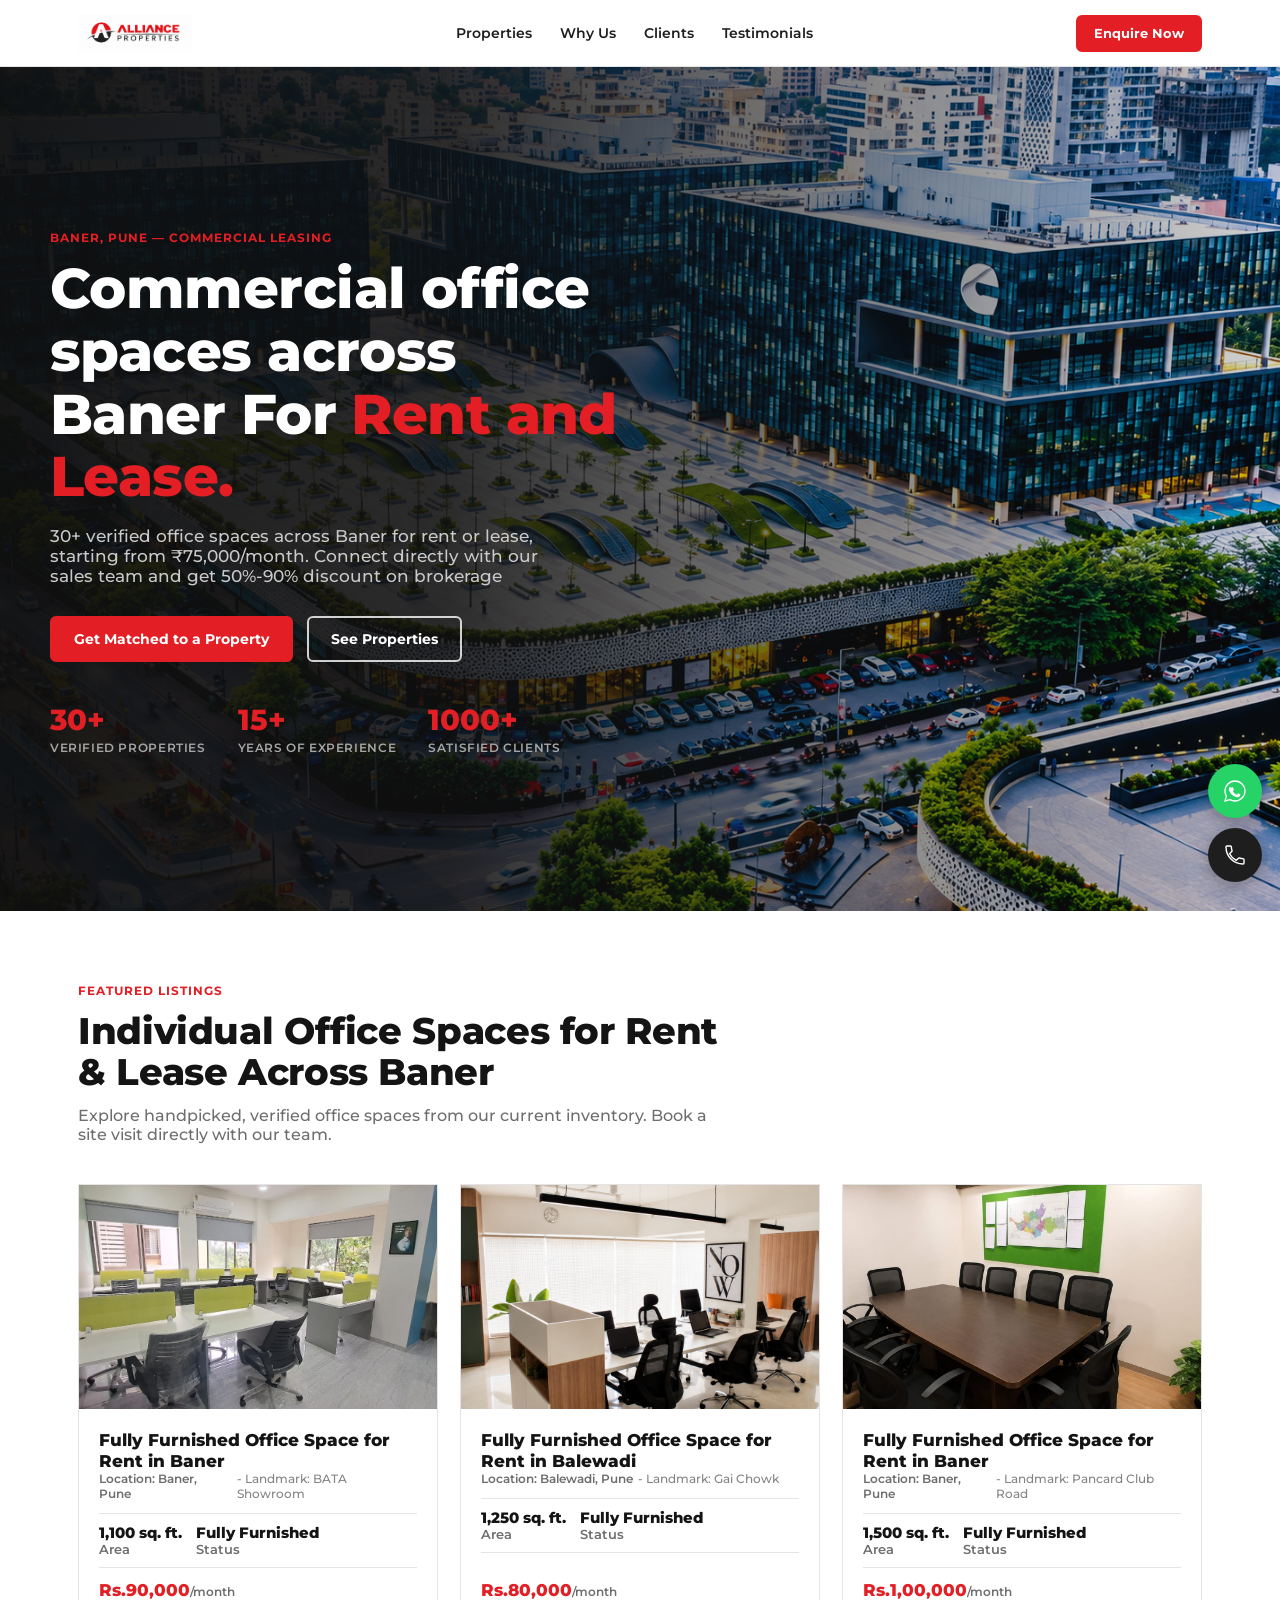
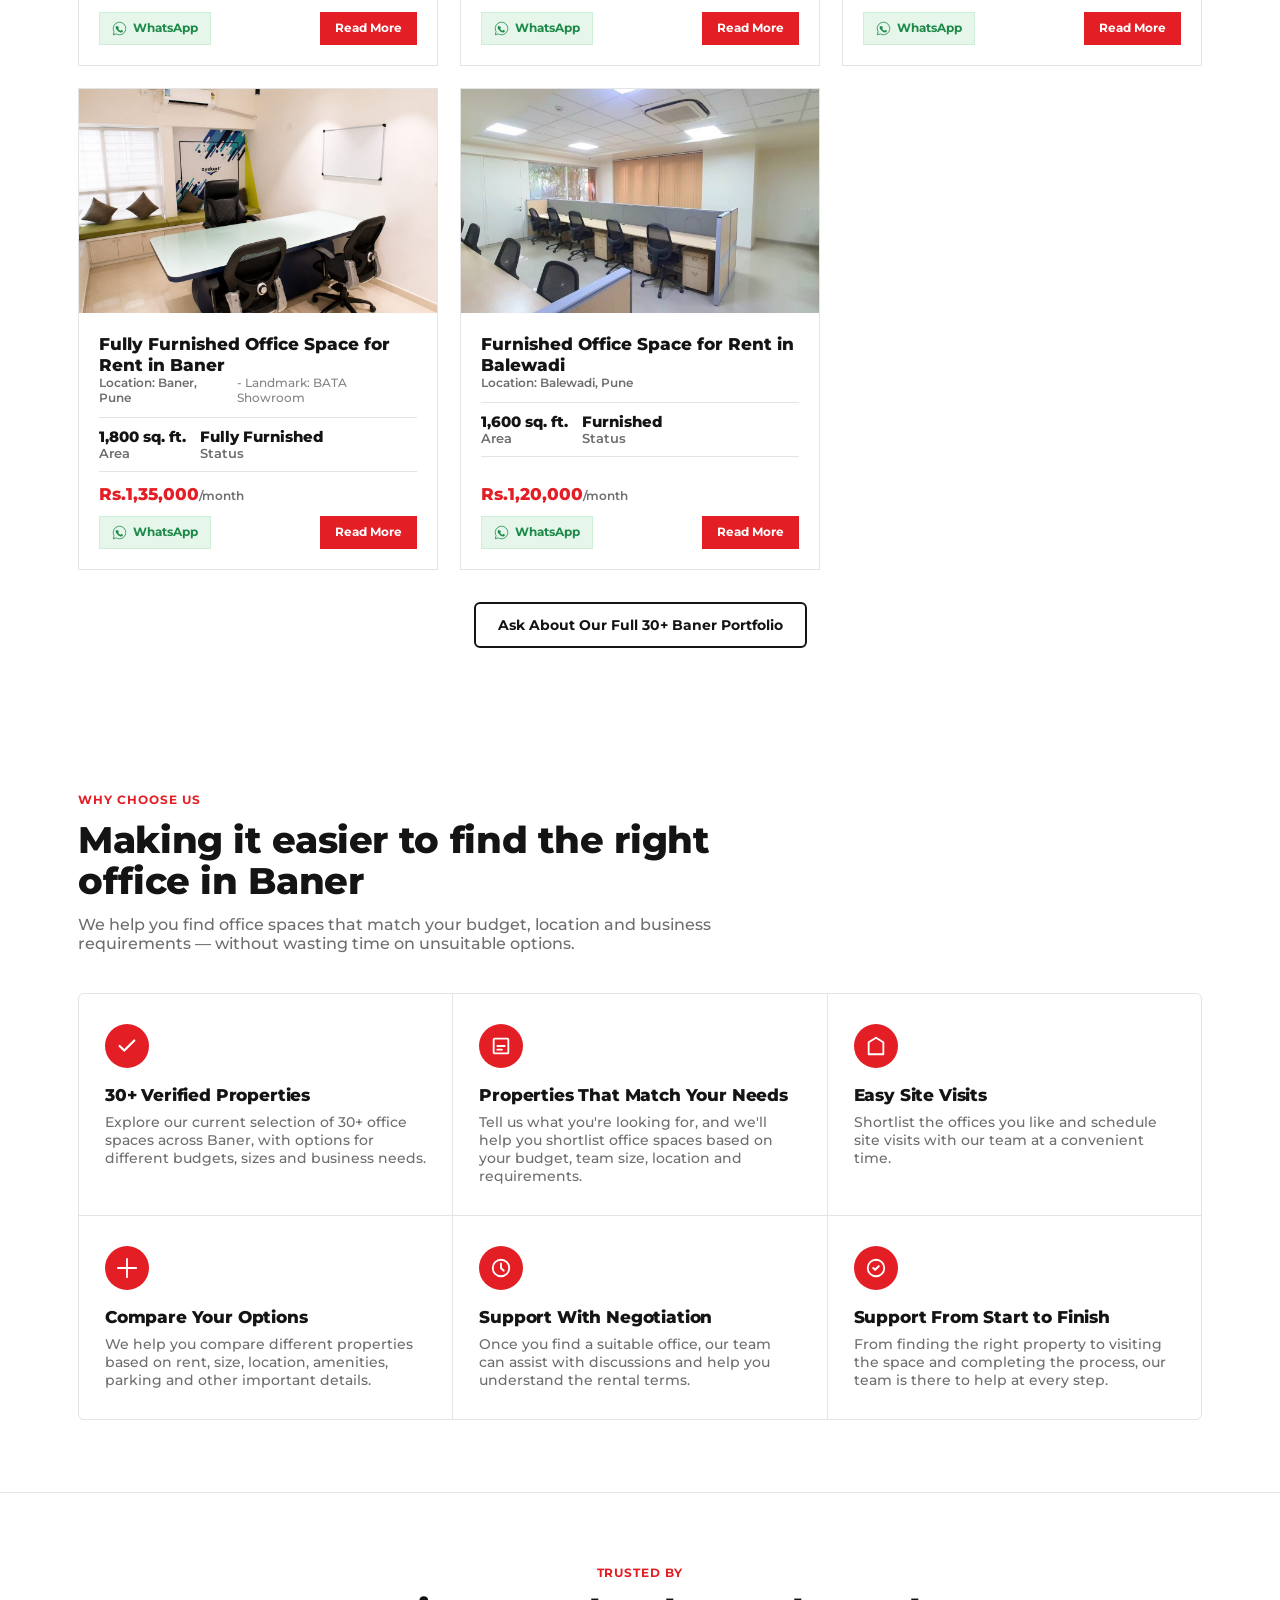
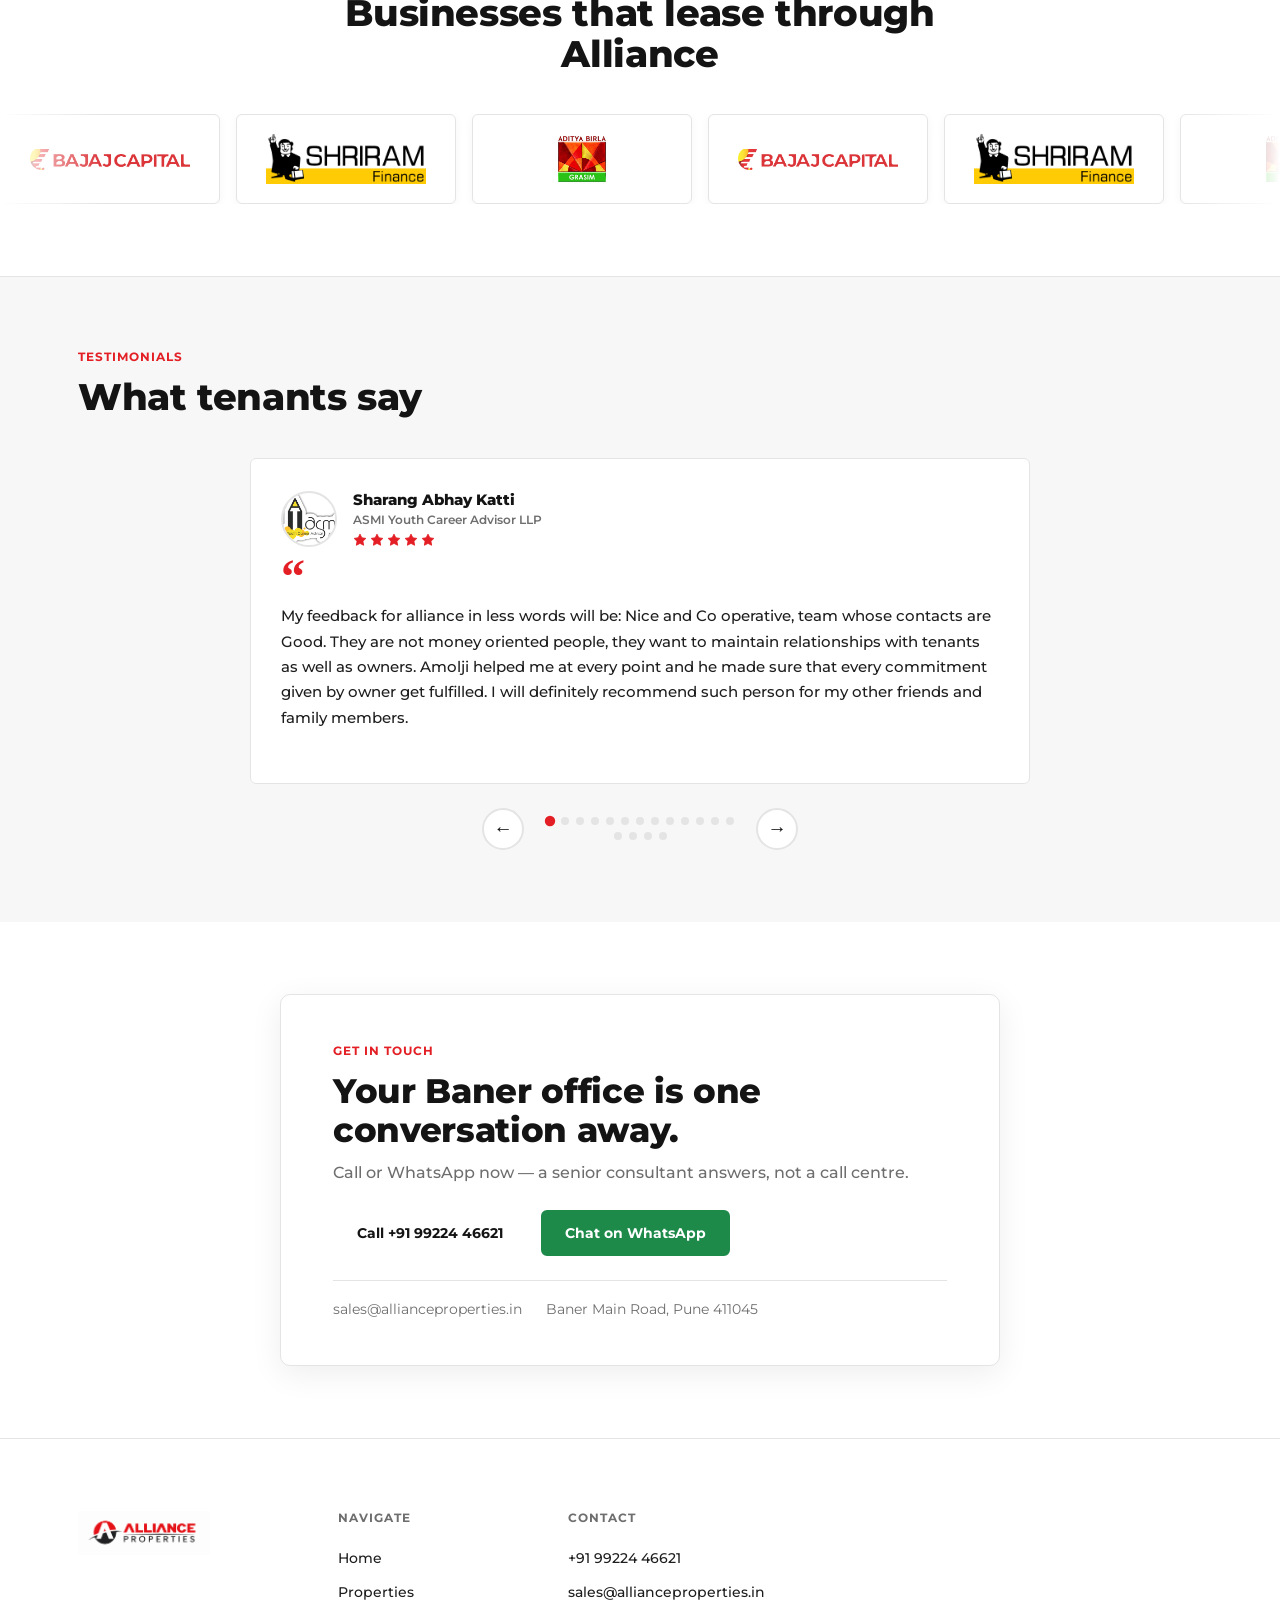
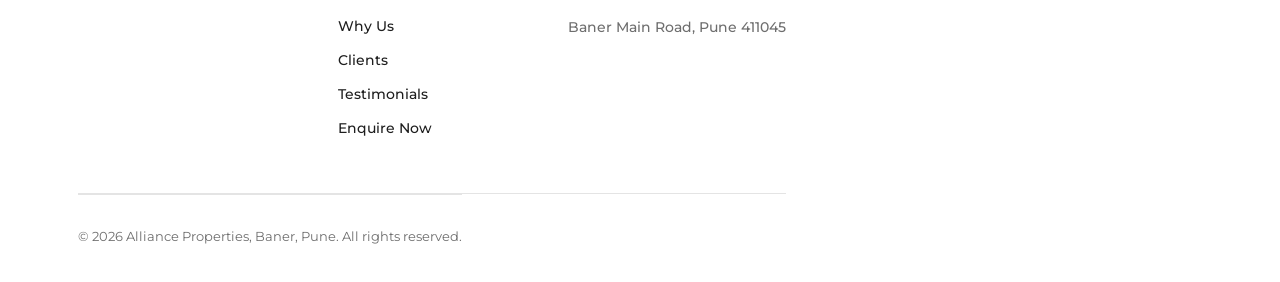
==== commit b25176d9: "Card UI change and Hero image change" ====
--- a/index.html
+++ b/index.html
@@ -1,243 +1,285 @@
 <!DOCTYPE html>
 <html lang="en">
+
 <head>
-<meta charset="UTF-8">
-<meta name="viewport" content="width=device-width, initial-scale=1, viewport-fit=cover">
-<title>Alliance Properties — Office Space in Baner, Pune | Zero Brokerage</title>
-<meta name="description" content="30+ verified commercial offices for rent in Baner, Pune. Zero brokerage — deal directly with Alliance Properties leasing team.">
-<link rel="preconnect" href="https://fonts.googleapis.com">
-<link rel="preconnect" href="https://fonts.gstatic.com" crossorigin>
-<link href="https://fonts.googleapis.com/css2?family=Montserrat:ital,wght@0,400;0,500;0,600;0,700;0,800;0,900;1,500&display=swap" rel="stylesheet">
-<link rel="stylesheet" href="style.css">
+  <meta charset="UTF-8">
+  <meta name="viewport" content="width=device-width, initial-scale=1, viewport-fit=cover">
+  <title>Alliance Properties — Office Space in Baner, Pune | Zero Brokerage</title>
+  <meta name="description"
+    content="30+ verified commercial offices for rent in Baner, Pune. Zero brokerage — deal directly with Alliance Properties leasing team.">
+  <link rel="preconnect" href="https://fonts.googleapis.com">
+  <link rel="preconnect" href="https://fonts.gstatic.com" crossorigin>
+  <link
+    href="https://fonts.googleapis.com/css2?family=Montserrat:ital,wght@0,400;0,500;0,600;0,700;0,800;0,900;1,500&display=swap"
+    rel="stylesheet">
+  <link rel="stylesheet" href="style.css">
 </head>
+
 <body>
 
-<header class="nav">
-  <div class="nav-inner">
-    <div class="brand">
-      <img src="img/ap-logo-1.png" alt="Alliance Properties logo">
-    </div>
-    <nav class="nav-links">
-      <a href="#properties">Properties</a>
-      <a href="#why">Why Us</a>
-      <a href="#clients">Clients</a>
-      <a href="#testimonials">Testimonials</a>
-    </nav>
-    <div class="nav-cta">
-      <a href="#" id="enquireNowBtn" class="btn btn-sm">Enquire Now</a>
-    </div>
+  <header class="nav">
+    <div class="nav-inner">
+      <div class="brand">
+        <img src="img/ap-logo-1.png" alt="Alliance Properties logo">
+      </div>
+      <nav class="nav-links">
+        <a href="#properties">Properties</a>
+        <a href="#why">Why Us</a>
+        <a href="#clients">Clients</a>
+        <a href="#testimonials">Testimonials</a>
+      </nav>
+      <div class="nav-cta">
+        <a href="#" id="enquireNowBtn" class="btn btn-sm">Enquire Now</a>
+      </div>
+    </div>
+  </header>
+
+  <section class="hero" id="hero">
+    <div class="wrap hero-inner">
+      <div class="hero-copy">
+        <div class="eyebrow">Baner, Pune — Commercial Leasing</div>
+        <h1>Commercial office spaces across Baner For <em>Rent and Lease.</em></h1>
+        <p class="hero-sub">30+ verified office spaces across Baner for rent or lease, starting from ₹75,000/month.
+          Connect directly with our sales team and get 50%-90% discount on brokerage
+        </p>
+        <div class="hero-actions">
+          <a href="#cta" class="btn">Get Matched to a Property</a>
+          <a href="#properties" class="btn btn-outline">See Properties</a>
+        </div>
+        <div class="hero-stats">
+          <div><strong>30+</strong><span>Verified Properties</span></div>
+          <div><strong>15+</strong><span>Years of Experience</span></div>
+          <div><strong>1000+</strong><span>Satisfied Clients</span></div>
+        </div>
+      </div>
+    </div>
+  </section>
+
+  <section class="props" id="properties">
+    <div class="wrap">
+      <div class="section-head">
+        <div class="eyebrow">Featured Listings</div>
+        <h2>Individual Office Spaces for Rent & Lease Across Baner</h2>
+        <p>Explore handpicked, verified office spaces from our current inventory. Book a site visit directly with our
+          team.</p>
+      </div>
+      <div class="grid-props" id="propGrid"></div>
+      <div class="view-all"><a href="#cta" class="btn btn-outline">Ask About Our Full 30+ Baner Portfolio</a></div>
+    </div>
+  </section>
+
+  <section id="why">
+    <div class="wrap">
+      <div class="section-head">
+        <div class="eyebrow">Why Choose Us</div>
+        <h2>Making it easier to find the right office in Baner</h2>
+        <p>We help you find office spaces that match your budget, location and business requirements — without wasting
+          time on unsuitable options.
+        </p>
+      </div>
+      <div class="why-grid">
+        <div class="why-item">
+          <div class="why-icon"><svg viewBox="0 0 24 24" fill="none">
+              <path d="M4 12l5 5L20 6" stroke="#fff" stroke-width="2.4" stroke-linecap="round"
+                stroke-linejoin="round" />
+            </svg></div>
+          <h3>30+ Verified Properties</h3>
+          <p>Explore our current selection of 30+ office spaces across Baner, with options for different budgets, sizes
+            and business needs.</p>
+        </div>
+        <div class="why-item">
+          <div class="why-icon"><svg viewBox="0 0 24 24" fill="none">
+              <rect x="4" y="4" width="16" height="16" rx="1" stroke="#fff" stroke-width="2" />
+              <path d="M8 12h8M8 16h5" stroke="#fff" stroke-width="2" stroke-linecap="round" />
+            </svg></div>
+          <h3>Properties That Match Your Needs</h3>
+          <p>Tell us what you're looking for, and we'll help you shortlist office spaces based on your budget, team
+            size, location and requirements.</p>
+        </div>
+        <div class="why-item">
+          <div class="why-icon"><svg viewBox="0 0 24 24" fill="none">
+              <path d="M12 3l8 5v13H4V8l8-5z" stroke="#fff" stroke-width="2" stroke-linejoin="round" />
+            </svg></div>
+          <h3>Easy Site Visits</h3>
+          <p>Shortlist the offices you like and schedule site visits with our team at a convenient time.</p>
+        </div>
+        <div class="why-item">
+          <div class="why-icon"><svg viewBox="0 0 24 24" fill="none">
+              <path d="M12 2v20M2 12h20" stroke="#fff" stroke-width="2" stroke-linecap="round" />
+            </svg></div>
+          <h3>Compare Your Options</h3>
+          <p>We help you compare different properties based on rent, size, location, amenities, parking and other
+            important details.
+          </p>
+        </div>
+        <div class="why-item">
+          <div class="why-icon"><svg viewBox="0 0 24 24" fill="none">
+              <circle cx="12" cy="12" r="9" stroke="#fff" stroke-width="2" />
+              <path d="M12 7v5l3 3" stroke="#fff" stroke-width="2" stroke-linecap="round" />
+            </svg></div>
+          <h3>Support With Negotiation</h3>
+          <p>Once you find a suitable office, our team can assist with discussions and help you understand the rental
+            terms.
+          </p>
+        </div>
+        <div class="why-item">
+          <div class="why-icon"><svg viewBox="0 0 24 24" fill="none">
+              <path d="M9 12l2 2 4-4" stroke="#fff" stroke-width="2.2" stroke-linecap="round" stroke-linejoin="round" />
+              <circle cx="12" cy="12" r="9" stroke="#fff" stroke-width="2" />
+            </svg></div>
+          <h3>Support From Start to Finish</h3>
+          <p>From finding the right property to visiting the space and completing the process, our team is there to help
+            at every step.
+          </p>
+        </div>
+      </div>
+    </div>
+  </section>
+
+  <section class="clients" id="clients">
+    <div class="wrap">
+      <div class="section-head center" style="margin-left:auto;margin-right:auto;">
+        <div class="eyebrow">Trusted By</div>
+        <h2>Businesses that lease through Alliance</h2>
+      </div>
+    </div>
+    <div class="marquee">
+      <div class="marquee-track" id="marqueeTrack"></div>
+    </div>
+  </section>
+
+  <section id="testimonials">
+    <div class="wrap">
+      <div class="section-head">
+        <div class="eyebrow">Testimonials</div>
+        <h2>What tenants say</h2>
+      </div>
+      <div class="testi-carousel" id="testiCarousel">
+        <div class="testi-carousel-track" id="testiTrack">
+          <!-- cards injected by JS -->
+        </div>
+        <div class="testi-controls">
+          <button class="testi-btn" id="testiPrev" aria-label="Previous testimonial">&#8592;</button>
+          <div class="testi-dots" id="testiDots"></div>
+          <button class="testi-btn" id="testiNext" aria-label="Next testimonial">&#8594;</button>
+        </div>
+      </div>
+    </div>
+  </section>
+
+  <section class="cta" id="cta">
+    <div class="wrap">
+      <div class="cta-card-wrap">
+        <div class="cta-pro-card">
+          <div class="cta-pro-eyebrow">Get in Touch</div>
+          <h2>Your Baner office is one conversation away.</h2>
+          <p>Call or WhatsApp now — a senior consultant answers, not a call centre.</p>
+          <div class="cta-actions">
+            <a href="tel:+919922446621" class="btn btn-white">Call +91 99224 46621</a>
+            <a href="https://wa.me/919922446621" target="_blank" rel="noopener" class="btn btn-wa-cta">Chat on
+              WhatsApp</a>
+          </div>
+          <div class="cta-contact">
+            <span>sales@allianceproperties.in</span>
+            <span>Baner Main Road, Pune 411045</span>
+          </div>
+        </div>
+      </div>
+    </div>
+  </section>
+
+  <footer class="site-footer">
+    <div class="wrap">
+      <div class="footer-top">
+        <div class="footer-brand">
+          <img src="img/ap-logo-1.png" alt="Alliance Properties logo">
+        </div>
+        <div class="footer-cols">
+          <nav class="footer-nav-col">
+            <div class="footer-nav-label">Navigate</div>
+            <a href="#hero">Home</a>
+            <a href="#properties">Properties</a>
+            <a href="#why">Why Us</a>
+            <a href="#clients">Clients</a>
+            <a href="#testimonials">Testimonials</a>
+            <a href="#cta">Enquire Now</a>
+          </nav>
+          <div class="footer-nav-col">
+            <div class="footer-nav-label">Contact</div>
+            <a href="tel:+919922446621">+91 99224 46621</a>
+            <a href="mailto:sales@allianceproperties.in">sales@allianceproperties.in</a>
+            <span class="footer-addr">Baner Main Road, Pune 411045</span>
+          </div>
+        </div>
+      </div>
+      <div class="footer-bottom">
+        <p>&#169; 2026 Alliance Properties, Baner, Pune. All rights reserved.</p>
+      </div>
+    </div>
+  </footer>
+
+  <div class="sticky-contact">
+    <a href="https://wa.me/919922446621" target="_blank" rel="noopener" class="sticky-btn wa" aria-label="WhatsApp us">
+      <svg viewBox="0 0 24 24" fill="none">
+        <path
+          d="M12 2C6.48 2 2 6.48 2 12c0 1.85.5 3.58 1.36 5.07L2 22l5.06-1.33A9.94 9.94 0 0012 22c5.52 0 10-4.48 10-10S17.52 2 12 2z"
+          stroke="white" stroke-width="1.3" />
+        <path
+          d="M8.5 8.7c.15-.5.6-.5 1-.5.3 0 .5 0 .7.5.2.5.6 1.6.65 1.7.05.15.1.3 0 .5-.1.2-.15.3-.3.45-.15.15-.3.35-.45.45-.15.15-.3.3-.15.55.15.25.7 1.15 1.5 1.85 1 .9 1.85 1.2 2.1 1.35.25.15.4.1.55-.05.15-.15.65-.75.8-1 .15-.25.3-.2.5-.1.2.05 1.3.6 1.5.7.2.1.35.15.4.25.05.15.05.75-.2 1.45-.25.7-1.45 1.35-2 1.4-.55.05-.55.4-3.4-.75-2.85-1.15-4.55-4-4.7-4.2-.15-.2-1.15-1.55-1.15-2.95 0-1.4.75-2.1.95-2.35z"
+          fill="white" />
+      </svg>
+    </a>
+    <a href="tel:+919922446621" class="sticky-btn call" aria-label="Call us">
+      <svg viewBox="0 0 24 24" fill="none">
+        <path
+          d="M6.6 10.8c1.4 2.8 3.8 5.2 6.6 6.6l2.2-2.2c.3-.3.7-.4 1-.2 1.1.4 2.3.6 3.6.6.6 0 1 .4 1 1V20c0 .6-.4 1-1 1C10.5 21 3 13.5 3 4c0-.6.4-1 1-1h3.4c.6 0 1 .4 1 1 0 1.3.2 2.5.6 3.6.1.4 0 .8-.3 1l-2.1 2.2z"
+          stroke="white" stroke-width="1.4" stroke-linejoin="round" />
+      </svg>
+    </a>
   </div>
-</header>
-
-<section class="hero" id="hero">
-  <div class="wrap hero-inner">
-    <div class="hero-copy">
-      <div class="eyebrow">Baner, Pune — Commercial Leasing</div>
-      <h1>Commercial office space in Baner. <em>Zero brokerage.</em></h1>
-      <p class="hero-sub">30+ verified offices across Baner, from Rs.75,000 to Rs.1,00,000 a month. Deal directly with our leasing team — no broker fees, no middlemen.</p>
-      <div class="hero-actions">
-        <a href="#cta" class="btn">Get Matched to a Property</a>
-        <a href="#properties" class="btn btn-outline">See Properties</a>
-      </div>
-      <div class="hero-stats">
-        <div><strong>30+</strong><span>Baner Listings</span></div>
-        <div><strong>Rs.0</strong><span>Brokerage</span></div>
-        <div><strong>50+</strong><span>Businesses Placed</span></div>
+
+  <div class="modal-overlay" id="modalOverlay">
+    <div class="modal" role="dialog" aria-modal="true" aria-labelledby="modalTitle">
+      <div class="modal-head">
+        <h3 id="modalTitle">Property</h3>
+        <button class="modal-close" id="modalClose" aria-label="Close">&times;</button>
+      </div>
+
+      <div class="modal-gallery">
+        <div class="mg-main">
+          <img id="mgMainImg" src="" alt="">
+          <button class="mg-nav prev" id="mgPrev" type="button" aria-label="Previous photo">&lsaquo;</button>
+          <button class="mg-nav next" id="mgNext" type="button" aria-label="Next photo">&rsaquo;</button>
+          <span class="mg-count" id="mgCount"></span>
+        </div>
+        <div class="mg-thumbs" id="mgThumbs"></div>
+      </div>
+
+      <div class="modal-body">
+        <div class="modal-content-grid">
+          <div class="modal-info-col">
+            <div class="modal-specs" id="modalSpecs"></div>
+            <div class="modal-desc-label">Description</div>
+            <p class="modal-desc" id="modalDesc"></p>
+            <div class="modal-actions">
+              <a href="#" class="btn btn-wa" id="modalWA" target="_blank" rel="noopener">WhatsApp</a>
+              <a href="tel:+919922446621" class="btn btn-outline">Call Now</a>
+            </div>
+          </div>
+          <div class="modal-map-col">
+            <div class="modal-map-label">Location Map</div>
+            <div class="modal-map-wrap">
+              <iframe id="modalMapIframe" width="100%" height="100%" style="border:0; border-radius:6px; display:block;"
+                allowfullscreen="" loading="lazy" referrerpolicy="no-referrer-when-downgrade" src="about:blank">
+              </iframe>
+            </div>
+          </div>
+        </div>
       </div>
     </div>
   </div>
-</section>
-
-<section class="props" id="properties">
-  <div class="wrap">
-    <div class="section-head">
-      <div class="eyebrow">Featured Listings</div>
-      <h2>Properties ready for you in Baner</h2>
-      <p>Featured listings from our current inventory of 30+ verified commercial properties. Every listing is dealt with directly — no broker in between.</p>
-    </div>
-    <div class="grid-props" id="propGrid"></div>
-    <div class="view-all"><a href="#cta" class="btn btn-outline">Ask About Our Full 30+ Baner Portfolio</a></div>
-  </div>
-</section>
-
-<section id="why">
-  <div class="wrap">
-    <div class="section-head">
-      <div class="eyebrow">Why Choose Us</div>
-      <h2>Built for businesses leasing in Baner</h2>
-      <p>Three things tenants tell us matter most when choosing an office in this market.</p>
-    </div>
-    <div class="why-grid">
-      <div class="why-item">
-        <div class="why-icon"><svg viewBox="0 0 24 24" fill="none"><path d="M4 12l5 5L20 6" stroke="#fff" stroke-width="2.4" stroke-linecap="round" stroke-linejoin="round"/></svg></div>
-        <h3>No brokerage, ever</h3>
-        <p>You deal with our leasing team directly. No broker fee stacked on your rent, no surprise commission at signing.</p>
-      </div>
-      <div class="why-item">
-        <div class="why-icon"><svg viewBox="0 0 24 24" fill="none"><rect x="4" y="4" width="16" height="16" rx="1" stroke="#fff" stroke-width="2"/><path d="M8 12h8M8 16h5" stroke="#fff" stroke-width="2" stroke-linecap="round"/></svg></div>
-        <h3>Verified listings only</h3>
-        <p>Every property is physically inspected and confirmed available before it is listed — no ghost listings, no outdated quotes.</p>
-      </div>
-      <div class="why-item">
-        <div class="why-icon"><svg viewBox="0 0 24 24" fill="none"><path d="M12 3l8 5v13H4V8l8-5z" stroke="#fff" stroke-width="2" stroke-linejoin="round"/></svg></div>
-        <h3>Baner-only focus</h3>
-        <p>We work this micro-market exclusively, so we know which buildings have space before it is public — and what offices actually lease for.</p>
-      </div>
-      <div class="why-item">
-        <div class="why-icon"><svg viewBox="0 0 24 24" fill="none"><path d="M12 2v20M2 12h20" stroke="#fff" stroke-width="2" stroke-linecap="round"/></svg></div>
-        <h3>End-to-end support</h3>
-        <p>From shortlisting to site visits to lease agreement — one point of contact through the entire process.</p>
-      </div>
-      <div class="why-item">
-        <div class="why-icon"><svg viewBox="0 0 24 24" fill="none"><circle cx="12" cy="12" r="9" stroke="#fff" stroke-width="2"/><path d="M12 7v5l3 3" stroke="#fff" stroke-width="2" stroke-linecap="round"/></svg></div>
-        <h3>Fast turnaround</h3>
-        <p>Most tenants get a shortlist within hours and move from first call to signed lease in two to three weeks.</p>
-      </div>
-      <div class="why-item">
-        <div class="why-icon"><svg viewBox="0 0 24 24" fill="none"><path d="M9 12l2 2 4-4" stroke="#fff" stroke-width="2.2" stroke-linecap="round" stroke-linejoin="round"/><circle cx="12" cy="12" r="9" stroke="#fff" stroke-width="2"/></svg></div>
-        <h3>Legal and paperwork handled</h3>
-        <p>Title checks, lease documentation and negotiation support — all managed on your behalf, at no extra cost.</p>
-      </div>
-    </div>
-  </div>
-</section>
-
-<section class="clients" id="clients">
-  <div class="wrap">
-    <div class="section-head center" style="margin-left:auto;margin-right:auto;">
-      <div class="eyebrow">Trusted By</div>
-      <h2>Businesses that lease through Alliance</h2>
-    </div>
-  </div>
-  <div class="marquee">
-    <div class="marquee-track" id="marqueeTrack"></div>
-  </div>
-</section>
-
-<section id="testimonials">
-  <div class="wrap">
-    <div class="section-head">
-      <div class="eyebrow">Testimonials</div>
-      <h2>What tenants say</h2>
-    </div>
-    <div class="testi-carousel" id="testiCarousel">
-      <div class="testi-carousel-track" id="testiTrack">
-        <!-- cards injected by JS -->
-      </div>
-      <div class="testi-controls">
-        <button class="testi-btn" id="testiPrev" aria-label="Previous testimonial">&#8592;</button>
-        <div class="testi-dots" id="testiDots"></div>
-        <button class="testi-btn" id="testiNext" aria-label="Next testimonial">&#8594;</button>
-      </div>
-    </div>
-  </div>
-</section>
-
-<section class="cta" id="cta">
-  <div class="wrap">
-    <div class="cta-card-wrap">
-      <div class="cta-pro-card">
-        <div class="cta-pro-eyebrow">Get in Touch</div>
-        <h2>Your Baner office is one conversation away.</h2>
-        <p>Call or WhatsApp now — a senior consultant answers, not a call centre.</p>
-        <div class="cta-actions">
-          <a href="tel:+917020021251" class="btn btn-white">Call +91 70200 21251</a>
-          <a href="https://wa.me/917020021251" target="_blank" rel="noopener" class="btn btn-wa-cta">Chat on WhatsApp</a>
-        </div>
-        <div class="cta-contact">
-          <span>sales@allianceproperties.in</span>
-          <span>Baner Main Road, Pune 411045</span>
-        </div>
-      </div>
-    </div>
-  </div>
-</section>
-
-<footer class="site-footer">
-  <div class="wrap">
-    <div class="footer-top">
-      <div class="footer-brand">
-        <img src="img/ap-logo-1.png" alt="Alliance Properties logo">
-      </div>
-      <div class="footer-cols">
-        <nav class="footer-nav-col">
-          <div class="footer-nav-label">Navigate</div>
-          <a href="#hero">Home</a>
-          <a href="#properties">Properties</a>
-          <a href="#why">Why Us</a>
-          <a href="#clients">Clients</a>
-          <a href="#testimonials">Testimonials</a>
-          <a href="#cta">Enquire Now</a>
-        </nav>
-        <div class="footer-nav-col">
-          <div class="footer-nav-label">Contact</div>
-          <a href="tel:+917020021251">+91 70200 21251</a>
-          <a href="mailto:sales@allianceproperties.in">sales@allianceproperties.in</a>
-          <span class="footer-addr">Baner Main Road, Pune 411045</span>
-        </div>
-      </div>
-    </div>
-    <div class="footer-bottom">
-      <p>&#169; 2026 Alliance Properties, Baner, Pune. All rights reserved.</p>
-    </div>
-  </div>
-</footer>
-
-<div class="sticky-contact">
-  <a href="https://wa.me/917020021251" target="_blank" rel="noopener" class="sticky-btn wa" aria-label="WhatsApp us">
-    <svg viewBox="0 0 24 24" fill="none"><path d="M12 2C6.48 2 2 6.48 2 12c0 1.85.5 3.58 1.36 5.07L2 22l5.06-1.33A9.94 9.94 0 0012 22c5.52 0 10-4.48 10-10S17.52 2 12 2z" stroke="white" stroke-width="1.3"/><path d="M8.5 8.7c.15-.5.6-.5 1-.5.3 0 .5 0 .7.5.2.5.6 1.6.65 1.7.05.15.1.3 0 .5-.1.2-.15.3-.3.45-.15.15-.3.35-.45.45-.15.15-.3.3-.15.55.15.25.7 1.15 1.5 1.85 1 .9 1.85 1.2 2.1 1.35.25.15.4.1.55-.05.15-.15.65-.75.8-1 .15-.25.3-.2.5-.1.2.05 1.3.6 1.5.7.2.1.35.15.4.25.05.15.05.75-.2 1.45-.25.7-1.45 1.35-2 1.4-.55.05-.55.4-3.4-.75-2.85-1.15-4.55-4-4.7-4.2-.15-.2-1.15-1.55-1.15-2.95 0-1.4.75-2.1.95-2.35z" fill="white"/></svg>
-  </a>
-  <a href="tel:+917020021251" class="sticky-btn call" aria-label="Call us">
-    <svg viewBox="0 0 24 24" fill="none"><path d="M6.6 10.8c1.4 2.8 3.8 5.2 6.6 6.6l2.2-2.2c.3-.3.7-.4 1-.2 1.1.4 2.3.6 3.6.6.6 0 1 .4 1 1V20c0 .6-.4 1-1 1C10.5 21 3 13.5 3 4c0-.6.4-1 1-1h3.4c.6 0 1 .4 1 1 0 1.3.2 2.5.6 3.6.1.4 0 .8-.3 1l-2.1 2.2z" stroke="white" stroke-width="1.4" stroke-linejoin="round"/></svg>
-  </a>
-</div>
-
-<div class="modal-overlay" id="modalOverlay">
-  <div class="modal" role="dialog" aria-modal="true" aria-labelledby="modalTitle">
-    <div class="modal-head">
-      <h3 id="modalTitle">Property</h3>
-      <button class="modal-close" id="modalClose" aria-label="Close">&times;</button>
-    </div>
-
-    <div class="modal-gallery">
-      <div class="mg-main">
-        <img id="mgMainImg" src="" alt="">
-        <button class="mg-nav prev" id="mgPrev" type="button" aria-label="Previous photo">&lsaquo;</button>
-        <button class="mg-nav next" id="mgNext" type="button" aria-label="Next photo">&rsaquo;</button>
-        <span class="mg-count" id="mgCount"></span>
-      </div>
-      <div class="mg-thumbs" id="mgThumbs"></div>
-    </div>
-
-    <div class="modal-body">
-      <div class="modal-content-grid">
-        <div class="modal-info-col">
-          <div class="modal-specs" id="modalSpecs"></div>
-          <div class="modal-desc-label">Description</div>
-          <p class="modal-desc" id="modalDesc"></p>
-          <div class="modal-actions">
-            <a href="#" class="btn btn-wa" id="modalWA" target="_blank" rel="noopener">WhatsApp</a>
-            <a href="tel:+917020021251" class="btn btn-outline">Call Now</a>
-          </div>
-        </div>
-        <div class="modal-map-col">
-          <div class="modal-map-label">Location Map</div>
-          <div class="modal-map-wrap">
-            <iframe id="modalMapIframe"
-              width="100%" height="100%"
-              style="border:0; border-radius:6px; display:block;"
-              allowfullscreen=""
-              loading="lazy"
-              referrerpolicy="no-referrer-when-downgrade"
-              src="about:blank">
-            </iframe>
-          </div>
-        </div>
-      </div>
-    </div>
-  </div>
-</div>
-
-<script src="script.js"></script>
+
+  <script src="script.js"></script>
 </body>
-</html>
+
+</html>
--- a/style.css
+++ b/style.css
@@ -1,3 +1,8 @@
+
+  /* =============================================
+     ALLIANCE PROPERTIES — LIGHT THEME (FORCED)
+     White background · Black text · Red accents
+     ============================================= */
 
   :root{
     --red:#E31E24;
@@ -5,30 +10,19 @@
     --black:#141414;
     --black-soft:#1E1E1E;
     --white:#FFFFFF;
-    --off:#F5F5F5;
+    --off:#F7F7F7;
     --grey:#6E6E6E;
     --line:#E4E4E4;
-    --line-dark:#2C2C2C;
+    --line-dark:#CCCCCC;
     --radius:6px;
     color-scheme: light;
   }
-  :root:not([data-theme="light"]) {
-    @media (prefers-color-scheme: dark) {
-      --off:#141414; --white:#1A1A1A; --black:#FFFFFF; --black-soft:#F0F0F0;
-      --grey:#B7B7B7; --line:#2C2C2C; --line-dark:#333;
-      color-scheme: dark;
-    }
-  }
-  :root[data-theme="dark"]{
-    --off:#141414; --white:#1A1A1A; --black:#FFFFFF; --black-soft:#F0F0F0;
-    --grey:#B7B7B7; --line:#2C2C2C; --line-dark:#333;
-    color-scheme: dark;
-  }
+  /* NO dark-mode overrides — site is always light */
 
   *{box-sizing:border-box;}
   html{scroll-behavior:smooth; scroll-padding-top:78px;}
   body{
-    margin:0; background:var(--white); color:var(--black);
+    margin:0; background:#fff; color:#141414;
     font-family:'Montserrat',system-ui,sans-serif;
     padding-top:env(safe-area-inset-top,0px);
     padding-bottom:env(safe-area-inset-bottom,0px);
@@ -44,24 +38,28 @@
 
   /* ---------- NAV ---------- */
   header.nav{
-    position:sticky; top:0; z-index:40; background:var(--white);
-    border-bottom:1px solid var(--line); padding-top:env(safe-area-inset-top,0px);
+    position:sticky; top:0; z-index:40; background:#fff;
+    border-bottom:1px solid #E4E4E4; padding-top:env(safe-area-inset-top,0px);
   }
   .nav-inner{ max-width:1180px; margin:0 auto; padding:14px 28px; display:flex; align-items:center; justify-content:space-between; gap:16px; }
   @media (max-width:640px){ .nav-inner{padding:12px 20px;} }
   .brand{ display:flex; align-items:center; gap:10px; }
   .brand img{ height:38px; width:auto; max-width:100%; object-fit:contain; }
   .brand-text{ display:flex; flex-direction:column; line-height:1.1; }
-  .brand-text b{ font-size:1.05rem; font-weight:800; color:var(--black); }
-  .brand-text span{ font-size:.66rem; color:var(--grey); font-weight:600; letter-spacing:.06em; text-transform:uppercase; }
+  .brand-text b{ font-size:1.05rem; font-weight:800; color:#141414; }
+  .brand-text span{ font-size:.66rem; color:#6E6E6E; font-weight:600; letter-spacing:.06em; text-transform:uppercase; }
   .nav-links{ display:none; gap:28px; font-size:.88rem; font-weight:600; }
   @media(min-width:860px){ .nav-links{display:flex;} }
-  .nav-links a{ color:var(--black-soft); transition:color .15s ease; }
+  .nav-links a{ color:#1E1E1E; transition:color .15s ease; }
   .nav-links a:hover{ color:var(--red); }
   .nav-cta{ display:flex; align-items:center; gap:12px; }
-  .nav-phone{ font-size:.86rem; font-weight:600; display:none; color:var(--black-soft); }
+  .nav-phone{ font-size:.86rem; font-weight:600; display:none; color:#1E1E1E; }
   @media(min-width:1020px){ .nav-phone{display:inline;} }
 
+  /* ---------- BRAND TEXT HIDDEN (logo only in navbar) ---------- */
+  .brand-text { display: none !important; }
+
+  /* ---------- BUTTONS ---------- */
   .btn{
     display:inline-flex; align-items:center; justify-content:center; gap:8px;
     font-weight:700; font-size:.88rem; padding:12px 22px; border-radius:var(--radius);
@@ -70,107 +68,27 @@
   }
   .btn:hover{ background:var(--red-deep); border-color:var(--red-deep); }
   .btn:active{ transform:translateY(1px); }
-  .btn:focus-visible{ outline:2px solid var(--black); outline-offset:2px; }
-  .btn-outline{ background:transparent; color:var(--black); border:2px solid var(--black); }
-  .btn-outline:hover{ background:var(--black); color:var(--white); }
+  .btn:focus-visible{ outline:2px solid #141414; outline-offset:2px; }
+  .btn-outline{ background:transparent; color:#141414; border:2px solid #141414; }
+  .btn-outline:hover{ background:#141414; color:#fff; }
   .btn-white{ background:#fff; border-color:#fff; color:#141414; }
   .btn-white:hover{ background:#f0f0f0; border-color:#f0f0f0; color:#141414; }
   .btn-sm{ padding:9px 16px; font-size:.8rem; }
-  .hero .btn-outline{ color:#fff; border-color:rgba(255,255,255,.8); }
-  .hero .btn-outline:hover{ background:#fff; color:#141414; border-color:#fff; }
-
-/* ---------- HERO ---------- */
-.hero {
-  position: relative;
-  min-height: 700px;
-  color: #fff;
-
-  background:
-    linear-gradient(
-      90deg,
-      rgba(15, 15, 15, 0.98) 0%,
-      rgba(15, 15, 15, 0.92) 30%,
-      rgba(15, 15, 15, 0.65) 55%,
-      rgba(15, 15, 15, 0.25) 100%
-    ),
-    url("img/ap-heroimg.png");
-
-  background-size: cover;
-  background-position: center;
-  background-repeat: no-repeat;
-}
-
-/* Content */
-.hero-inner {
-  display: flex;
-  align-items: center;
-  min-height: 700px;
-  padding: 72px 0 64px;
-}
-
-.hero-copy {
-  max-width: 720px;
-}
-
-.hero h1 {
-  font-size: clamp(2.1rem, 4.6vw, 3.5rem);
-  color: #fff;
-  max-width: 15ch;
-}
-
-.hero h1 em {
-  font-style: normal;
-  color: var(--red);
-}
-
-.hero-sub {
-  margin-top: 18px;
-  font-size: 1.05rem;
-  color: #C9C9C9;
-  max-width: 46ch;
-  font-weight: 500;
-}
-
-.hero-actions {
-  margin-top: 30px;
-  display: flex;
-  gap: 14px;
-  flex-wrap: wrap;
-}
-
-.hero-stats {
-  margin-top: 40px;
-  display: flex;
-  gap: 32px;
-  flex-wrap: wrap;
-}
-
-.hero-stats div strong {
-  display: block;
-  font-size: 1.8rem;
-  font-weight: 800;
-  color: var(--red);
-}
-
-.hero-stats div span {
-  font-size: .76rem;
-  color: #A6A6A6;
-  font-weight: 600;
-  text-transform: uppercase;
-  letter-spacing: .05em;
-}
-
-/* Mobile */
-@media (max-width: 900px) {
-
+
+  /* ---------- HERO ---------- */
+  /* Hero uses the ORIGINAL dark overlay — the photograph must remain intact */
   .hero {
-    min-height: 650px;
+    position: relative;
+    min-height: 700px;
+    color: #fff;
 
     background:
       linear-gradient(
-        180deg,
-        rgba(15, 15, 15, 0.82) 0%,
-        rgba(15, 15, 15, 0.94) 100%
+        90deg,
+        rgba(15, 15, 15, 0.96) 0%,
+        rgba(15, 15, 15, 0.88) 35%,
+        rgba(15, 15, 15, 0.60) 58%,
+        rgba(15, 15, 15, 0.18) 100%
       ),
       url("img/ap-heroimg.png");
 
@@ -178,173 +96,71 @@
     background-position: center;
     background-repeat: no-repeat;
   }
-
+  .hero .btn-outline{ color:#fff; border-color:rgba(255,255,255,.8); }
+  .hero .btn-outline:hover{ background:#fff; color:#141414; border-color:#fff; }
+
+  /* Content */
   .hero-inner {
-    min-height: 650px;
-    padding: 48px 0 40px;
-  }
-
-  .hero-copy {
-    max-width: 100%;
-  }
-
-  .hero-stats {
-    gap: 24px;
-  }
-}
+    display: flex;
+    align-items: center;
+    min-height: 700px;
+    padding: 72px 0 64px;
+  }
+  .hero-copy { max-width: 720px; }
+
+  .hero h1 {
+    font-size: clamp(2.1rem, 4.6vw, 3.5rem);
+    color: #fff;
+    max-width: 15ch;
+  }
+  .hero h1 em { font-style: normal; color: var(--red); }
+
+  .hero-sub {
+    margin-top: 18px;
+    font-size: 1.05rem;
+    color: #C9C9C9;
+    max-width: 46ch;
+    font-weight: 500;
+  }
+  .hero-actions { margin-top: 30px; display: flex; gap: 14px; flex-wrap: wrap; }
+  .hero-stats { margin-top: 40px; display: flex; gap: 32px; flex-wrap: wrap; }
+  .hero-stats div strong { display: block; font-size: 1.8rem; font-weight: 800; color: var(--red); }
+  .hero-stats div span { font-size: .76rem; color: #A6A6A6; font-weight: 600; text-transform: uppercase; letter-spacing: .05em; }
+
+  /* Mobile hero */
+  @media (max-width: 900px) {
+    .hero {
+      min-height: 650px;
+      background:
+        linear-gradient(
+          180deg,
+          rgba(15, 15, 15, 0.88) 0%,
+          rgba(15, 15, 15, 0.96) 100%
+        ),
+        url("img/ap-heroimg.png");
+      background-size: cover;
+      background-position: center;
+      background-repeat: no-repeat;
+    }
+    .hero-inner { min-height: 650px; padding: 48px 0 40px; }
+    .hero-copy { max-width: 100%; }
+    .hero-stats { gap: 24px; }
+  }
+
   /* ---------- SECTION SCAFFOLD ---------- */
   section{ padding:72px 0; }
   .section-head{ margin-bottom:40px; max-width:640px; }
   .section-head.center{ margin-left:auto; margin-right:auto; text-align:center; }
-  .section-head h2{ font-size:clamp(1.6rem,3vw,2.3rem); }
-  .section-head p{ margin-top:14px; color:var(--grey); font-size:1rem; font-weight:500; }
+  .section-head h2{ font-size:clamp(1.6rem,3vw,2.3rem); color:#141414; }
+  .section-head p{ margin-top:14px; color:#6E6E6E; font-size:1rem; font-weight:500; }
 
   /* ---------- PROPERTY CARDS ---------- */
-  .props{ background:var(--off); }
+  .props{ background:#fff; }
   .grid-props{ display:grid; grid-template-columns:repeat(auto-fill,minmax(270px,1fr)); gap:22px; }
-  .prop-card{ background:var(--white); border:1px solid var(--line); border-radius:var(--radius); overflow:hidden; display:flex; flex-direction:column; transition:box-shadow .15s ease, transform .15s ease; }
+  .prop-card{ background:#fff; border:1px solid #E4E4E4; border-radius:0; overflow:hidden; display:flex; flex-direction:column; transition:box-shadow .15s ease, transform .15s ease; }
   .prop-card:hover{ box-shadow:0 10px 28px rgba(0,0,0,.1); transform:translateY(-3px); }
-  .prop-art{ background:#141414; aspect-ratio:16/10; position:relative; display:flex; align-items:center; justify-content:center; padding:18px; }
+  .prop-art{ border-radius:0; padding:0; background:#F7F7F7; overflow:hidden; position:relative; aspect-ratio:16/10; }
   .prop-art svg{ width:100%; height:100%; }
-  .prop-tag{ position:absolute; top:12px; left:12px; background:var(--red); color:#fff; font-size:.68rem; font-weight:700; text-transform:uppercase; letter-spacing:.04em; padding:5px 10px; border-radius:3px; }
-  .prop-body{ padding:20px; display:flex; flex-direction:column; gap:12px; flex:1; }
-  .prop-name{ font-size:1.08rem; font-weight:800; color:var(--black); }
-  .prop-loc{ font-size:.78rem; color:var(--grey); font-weight:600; display:flex; align-items:center; gap:5px; }
-  .prop-specs{ display:flex; gap:14px; font-size:.8rem; color:var(--grey); font-weight:600; border-top:1px solid var(--line); border-bottom:1px solid var(--line); padding:10px 0; }
-  .prop-specs b{ display:block; color:var(--black); font-size:.92rem; font-weight:800; }
-  .prop-rent{ margin-top:auto; font-size:1.05rem; font-weight:800; color:var(--red); }
-  .prop-rent span{ font-size:.72rem; color:var(--grey); font-weight:600; }
-  .prop-actions{ display:flex; align-items:center; justify-content:space-between; gap:10px; }
-  .prop-more{ background:none; border:none; padding:0; cursor:pointer; font-weight:700; font-size:.84rem; color:var(--black); border-bottom:2px solid var(--red); transition:color .15s ease; }
-  .prop-more:hover{ color:var(--red); }
-  .btn-wa-card{
-    display:inline-flex; align-items:center; gap:6px; background:#E6F6EA; color:#1D8A4A;
-    border:1px solid #CDEFD7; border-radius:0; padding:8px 12px; font-weight:700; font-size:.78rem;
-    text-decoration:none; transition:background .15s ease;
-  }
-  .btn-wa-card svg{ width:15px; height:15px; }
-  .btn-wa-card:hover{ background:#D6F0DC; }
-  .view-all{ margin-top:32px; text-align:center; }
-  .view-all .btn-outline{ border-color:var(--line-dark); }
-
-  /* ---------- WHY CHOOSE US ---------- */
-  .why-grid{ display:grid; grid-template-columns:repeat(3,1fr); gap:1px; background:var(--line); border:1px solid var(--line); border-radius:var(--radius); overflow:hidden; }
-  @media (max-width:760px){ .why-grid{ grid-template-columns:1fr; } }
-  .why-item{ background:var(--white); padding:30px 26px; }
-  .why-icon{ width:44px; height:44px; border-radius:50%; background:var(--red); display:flex; align-items:center; justify-content:center; margin-bottom:18px; }
-  .why-icon svg{ width:22px; height:22px; }
-  .why-item h3{ font-size:1.05rem; font-weight:800; color:var(--black); }
-  .why-item p{ margin-top:8px; font-size:.9rem; color:var(--grey); font-weight:500; }
-
-  /* ---------- CLIENTS SLIDER — faint white bg, right-to-left motion ---------- */
-  .clients{ background:#FBFAF9; overflow:hidden; border-top:1px solid var(--line); border-bottom:1px solid var(--line); }
-  .clients .section-head h2{ color:#141414; }
-  .clients .section-head p{ color:#6E6E6E; }
-  .marquee{ width:100%; overflow:hidden; position:relative; -webkit-mask-image:linear-gradient(90deg,transparent,#000 8%,#000 92%,transparent); mask-image:linear-gradient(90deg,transparent,#000 8%,#000 92%,transparent); }
-  .marquee-track{ display:flex; gap:0; width:max-content; animation:scroll 28s linear infinite; }
-  .marquee:hover .marquee-track{ animation-play-state:paused; }
-  @keyframes scroll{ from{ transform:translateX(0); } to{ transform:translateX(-50%); } }
-  .client-chip{
-    display:flex; align-items:center; justify-content:center; min-width:220px; height:90px;
-    border:1px solid var(--line); margin-right:16px; border-radius:var(--radius);
-    color:#444444; font-weight:800; font-size:.92rem; letter-spacing:.04em; text-transform:uppercase;
-    background:#fff; box-shadow:0 2px 10px rgba(0,0,0,.04); transition:color .15s ease, border-color .15s ease;
-  }
-  .client-chip:hover{ color:var(--red); border-color:var(--red); }
-  @media (prefers-reduced-motion: reduce){ .marquee-track{ animation:none; overflow-x:auto; } }
-
-  /* ---------- TESTIMONIALS ---------- */
-  #testimonials{ background:var(--white); overflow:hidden; }
-  .testi-grid{ display:grid; grid-template-columns:repeat(auto-fit,minmax(300px,1fr)); gap:22px; margin-top:28px; }
-  .testi-card, .testi-chip{ background:var(--off); border-radius:var(--radius); padding:28px; border:1px solid var(--line); display:flex; flex-direction:column; }
-  .quote-mark{ font-family:Georgia,serif; font-size:3rem; color:var(--red); line-height:.5; display:block; margin-bottom:14px; font-weight:700; }
-  .testi-card p.text, .testi-chip p.text{ font-size:1rem; font-weight:500; color:var(--black-soft); line-height:1.6; }
-  .testi-who{ margin-top:18px; display:flex; align-items:center; gap:12px; }
-  .testi-avatar{ width:42px; height:42px; border-radius:50%; background:var(--red); color:#fff; display:flex; align-items:center; justify-content:center; font-weight:800; font-size:.9rem; flex:none; }
-  .testi-who .name{ font-weight:800; font-size:.9rem; color:var(--black); }
-  .testi-who .role{ font-size:.78rem; color:var(--grey); font-weight:600; }
-  .note{ margin-top:20px; font-size:.78rem; color:var(--grey); }
-
-  /* ---------- CTA ---------- */
-  .cta{ background:var(--white); }
-  .cta h2{ color:var(--black); font-size:clamp(1.6rem,3vw,2.3rem); }
-  .cta p{ margin-top:14px; color:var(--grey); font-size:1rem; font-weight:500; }
-  .cta-actions{ margin-top:24px; display:flex; gap:14px; flex-wrap:wrap; }
-  .cta-contact{ margin-top:24px; display:flex; gap:24px; flex-wrap:wrap; font-size:.86rem; color:var(--grey); }
-  .cta-contact span{ color:var(--grey); }
-  .cta-card{
-    border-radius:var(--radius); overflow:hidden; position:relative;
-    background-size:cover; background-position:center;
-    min-height:300px; display:flex; align-items:center;
-    box-shadow:0 16px 40px rgba(0,0,0,.18);
-  }
-  .cta-card-inner{ padding:40px; max-width:560px; }
-  .cta-card .eyebrow{ margin-bottom:10px; }
-  .cta-card h2{ color:#fff; font-size:clamp(1.5rem,3vw,2.1rem); max-width:18ch; }
-  .cta-card p{ margin-top:14px; color:#E9E9E9; font-size:.98rem; font-weight:500; max-width:40ch; }
-  .btn-wa{ background:#E6F6EA; border:2px solid #E6F6EA; color:#1D8A4A; }
-  .btn-wa:hover{ background:#D6F0DC; border-color:#D6F0DC; }
-  @media (max-width:640px){ .cta-card{ min-height:0; } .cta-card-inner{ padding:28px 22px; } }
-
-  /* ---------- FOOTER — red background ---------- */
-  footer{ background:var(--red); color:#FFE6E6; padding:36px 0 30px; }
-  footer .wrap{ display:flex; flex-direction:column; align-items:flex-start; }
-  footer .fbrand{ display:inline-flex; align-items:center; gap:12px; margin-bottom:12px; }
-  footer .fbrand img{
-    height:34px;
-    width:auto;
-    max-width:120px;
-    object-fit:contain;
-    display:block;
-    border-radius:3px;
-    flex-shrink:0;
-  }
-  footer .fbrand b{
-    color:#fff;
-    font-size:1.05rem;
-    font-weight:800;
-    letter-spacing:.01em;
-    line-height:1;
-  }
-  footer p{
-    font-size:.82rem;
-    color:#FFE6E6;
-    opacity:.9;
-    margin:0;
-    line-height:1.5;
-  }
-
-  /* ---------- STICKY CONTACT ---------- */
-  .sticky-contact{ position:fixed; right:18px; bottom:calc(18px + env(safe-area-inset-bottom,0px)); z-index:50; display:flex; flex-direction:column; gap:10px; }
-  .sticky-btn{ width:54px; height:54px; border-radius:50%; display:flex; align-items:center; justify-content:center; box-shadow:0 4px 16px rgba(0,0,0,.3); border:none; cursor:pointer; }
-  .sticky-btn.call{ background:#1E1E1E; }
-  .sticky-btn.wa{ background:#25D366; }
-  .sticky-btn svg{ width:24px; height:24px; }
-
-  /* ---------- MODAL ---------- */
-  .modal-overlay{ position:fixed; inset:0; background:rgba(12,12,12,.78); z-index:100; display:none; align-items:flex-start; justify-content:center; padding:40px 16px; overflow-y:auto; }
-  .modal-overlay.open{ display:flex; }
-  .modal{ background:var(--white); max-width:720px; width:100%; border-radius:var(--radius); overflow:hidden; margin-top:env(safe-area-inset-top,0px); }
-  .modal-head{ display:flex; justify-content:space-between; align-items:center; padding:18px 22px; border-bottom:1px solid var(--line); background:#141414; color:#fff; }
-  .modal-head h3{ font-size:1.1rem; font-weight:800; color:#fff; }
-  .modal-close{ background:none; border:none; cursor:pointer; font-size:1.5rem; color:#fff; line-height:1; padding:4px; }
-  .modal-body{ padding:24px; }
-  .modal-gallery{ display:grid; grid-template-columns:2fr 1fr; gap:6px; margin-bottom:20px; }
-  .modal-gallery > div:first-child{ grid-row:span 2; }
-  .modal-gallery .g{ background:#141414; border-radius:4px; aspect-ratio:4/3; padding:10px; }
-  .modal-gallery svg{ width:100%; height:100%; }
-  .modal-specs{ display:grid; grid-template-columns:repeat(2,1fr); gap:10px 20px; margin-bottom:18px; font-size:.86rem; }
-  .modal-specs div{ border-bottom:1px solid var(--line); padding-bottom:8px; }
-  .modal-specs .l{ color:var(--grey); font-size:.72rem; font-weight:700; text-transform:uppercase; letter-spacing:.04em; margin-bottom:3px; }
-  .modal-specs .v{ font-weight:800; color:var(--black); }
-  .modal-desc{ font-size:.92rem; color:var(--grey); margin-bottom:20px; font-weight:500; line-height:1.6; }
-  .modal-actions{ display:flex; gap:12px; flex-wrap:wrap; }
-
-  @media (prefers-reduced-motion: reduce){ *{ scroll-behavior:auto !important; } }
-
-  /* ---------- PROPERTY CARDS — sharp UI (overrides rounded defaults above) ---------- */
-  .prop-card{ border-radius:0; }
-  .prop-art{ border-radius:0; padding:0; background:var(--off); overflow:hidden; position:relative; aspect-ratio:16/10; }
   .prop-photo{ width:100%; height:100%; object-fit:cover; object-position:center; display:block; }
   .prop-art img[src*="propset2"],
   .prop-art img.img-letterboxed{
@@ -390,22 +206,279 @@
     line-height: 1.2;
     border-radius: 0;
   }
-
-  /* ---------- GALLERY MODAL — sharp UI ---------- */
-  .modal{ border-radius:0; max-width:900px; }
-  .modal-head{ border-radius:0; }
-  .mg-main{ position:relative; width:100%; aspect-ratio:16/9; background:var(--off); overflow:hidden; }
+  .prop-body{ padding:20px; display:flex; flex-direction:column; gap:12px; flex:1; }
+  .prop-name{ font-size:1.08rem; font-weight:800; color:#141414; }
+  .prop-loc{ font-size:.78rem; color:#6E6E6E; font-weight:600; display:flex; align-items:center; gap:5px; }
+  .prop-specs{ display:flex; gap:14px; font-size:.8rem; color:#6E6E6E; font-weight:600; border-top:1px solid #E4E4E4; border-bottom:1px solid #E4E4E4; padding:10px 0; }
+  .prop-specs b{ display:block; color:#141414; font-size:.92rem; font-weight:800; }
+  .prop-rent{ margin-top:auto; font-size:1.05rem; font-weight:800; color:var(--red); }
+  .prop-rent span{ font-size:.72rem; color:#6E6E6E; font-weight:600; }
+  .prop-actions{ display:flex; align-items:center; justify-content:space-between; gap:10px; }
+  .prop-more{
+    display:inline-flex; align-items:center; justify-content:center;
+    background:var(--red); color:#fff;
+    border:1px solid var(--red); border-radius:0;
+    padding:8px 14px; font-weight:700; font-size:.78rem; font-family:inherit;
+    line-height:1.2; cursor:pointer; text-decoration:none; white-space:nowrap;
+    transition:background .15s ease, border-color .15s ease;
+  }
+  .prop-more:hover{ background:var(--red-deep); border-color:var(--red-deep); }
+  .btn-wa-card{
+    display:inline-flex; align-items:center; justify-content:center; gap:6px; background:#E6F6EA; color:#1D8A4A;
+    border:1px solid #CDEFD7; border-radius:0; padding:8px 12px; font-weight:700; font-size:.78rem;
+    line-height:1.2; text-decoration:none; white-space:nowrap; transition:background .15s ease;
+  }
+  .btn-wa-card svg{ width:15px; height:15px; flex-shrink:0; }
+  .btn-wa-card:hover{ background:#D6F0DC; }
+  .view-all{ margin-top:32px; text-align:center; }
+  .view-all .btn-outline{ border-color:#141414; }
+
+  /* ---------- WHY CHOOSE US ---------- */
+  #why{ background:#fff; }
+  .why-grid{ display:grid; grid-template-columns:repeat(3,1fr); gap:1px; background:#E4E4E4; border:1px solid #E4E4E4; border-radius:var(--radius); overflow:hidden; }
+  @media (max-width:760px){ .why-grid{ grid-template-columns:1fr; } }
+  .why-item{ background:#fff; padding:30px 26px; }
+  .why-icon{ width:44px; height:44px; border-radius:50%; background:var(--red); display:flex; align-items:center; justify-content:center; margin-bottom:18px; }
+  .why-icon svg{ width:22px; height:22px; }
+  .why-item h3{ font-size:1.05rem; font-weight:800; color:#141414; }
+  .why-item p{ margin-top:8px; font-size:.9rem; color:#6E6E6E; font-weight:500; }
+
+  /* ---------- CLIENTS SLIDER ---------- */
+  .clients{ background:#fff; overflow:hidden; border-top:1px solid #E4E4E4; border-bottom:1px solid #E4E4E4; }
+  .clients .section-head h2{ color:#141414; }
+  .clients .section-head p{ color:#6E6E6E; }
+  .marquee{ width:100%; overflow:hidden; position:relative; -webkit-mask-image:linear-gradient(90deg,transparent,#000 8%,#000 92%,transparent); mask-image:linear-gradient(90deg,transparent,#000 8%,#000 92%,transparent); }
+  .marquee-track{ display:flex; gap:0; width:max-content; animation:scroll 28s linear infinite; }
+  .marquee:hover .marquee-track{ animation-play-state:paused; }
+  @keyframes scroll{ from{ transform:translateX(0); } to{ transform:translateX(-50%); } }
+  .client-chip{
+    display:flex; align-items:center; justify-content:center; min-width:220px; height:90px;
+    border:1px solid #E4E4E4; margin-right:16px; border-radius:var(--radius);
+    background:#fff; box-shadow:0 2px 10px rgba(0,0,0,.04); transition:border-color .15s ease;
+  }
+  .client-chip img{
+    max-width: 160px;
+    max-height: 56px;
+    width: auto;
+    height: auto;
+    object-fit: contain;
+    display: block;
+  }
+  .client-chip:hover{ border-color:var(--red); }
+  @media (prefers-reduced-motion: reduce){ .marquee-track{ animation:none; overflow-x:auto; } }
+
+  /* ---------- TESTIMONIALS ---------- */
+  #testimonials { background: #F7F7F7; overflow:hidden; }
+  .testi-carousel {
+    position: relative;
+    width: 100%;
+    max-width: 780px;
+    margin: 0 auto;
+    overflow: hidden;
+  }
+  .testi-carousel-track {
+    display: flex;
+    transition: transform 0.45s cubic-bezier(.4,0,.2,1);
+    will-change: transform;
+  }
+  .testi-chip {
+    flex: 0 0 100%;
+    width: 100%;
+    background: #fff;
+    border-radius: var(--radius);
+    padding: 32px 30px 28px;
+    border: 1px solid #E4E4E4;
+    display: flex;
+    flex-direction: column;
+    box-sizing: border-box;
+  }
+  .testi-chip .testi-header {
+    display: flex;
+    align-items: center;
+    gap: 16px;
+    margin-bottom: 18px;
+  }
+  .testi-chip .testi-avatar-img {
+    width: 56px;
+    height: 56px;
+    border-radius: 50%;
+    object-fit: cover;
+    object-position: center;
+    flex: none;
+    border: 2px solid #E4E4E4;
+  }
+  .testi-chip .testi-avatar-fallback {
+    width: 56px;
+    height: 56px;
+    border-radius: 50%;
+    background: var(--red);
+    color: #fff;
+    display: flex;
+    align-items: center;
+    justify-content: center;
+    font-weight: 800;
+    font-size: 1.1rem;
+    flex: none;
+  }
+  .testi-chip .testi-info { flex: 1; min-width: 0; }
+  .testi-chip .testi-info .name { font-weight: 800; font-size: .96rem; color: #141414; line-height: 1.2; }
+  .testi-chip .testi-info .role { font-size: .78rem; color: #6E6E6E; font-weight: 600; margin-top: 3px; }
+  .testi-chip .testi-stars { display: flex; gap: 3px; margin-top: 6px; }
+  .testi-chip .testi-stars svg { width: 14px; height: 14px; }
+  .testi-chip .quote-mark { font-family: Georgia, serif; font-size: 3rem; color: var(--red); line-height: .5; display: block; margin-bottom: 14px; font-weight: 700; }
+  .testi-chip p.text { font-size: .96rem; font-weight: 500; color: #1E1E1E; line-height: 1.65; flex: 1; }
+  .testi-controls { display: flex; align-items: center; justify-content: center; gap: 16px; margin-top: 24px; }
+  .testi-btn {
+    width: 42px; height: 42px; border-radius: 50%;
+    background: #fff; border: 2px solid #E4E4E4; color: #141414;
+    font-size: 1.2rem; cursor: pointer; display: flex; align-items: center; justify-content: center;
+    transition: background .15s ease, border-color .15s ease, color .15s ease;
+    flex: none;
+  }
+  .testi-btn:hover { background: var(--red); border-color: var(--red); color: #fff; }
+  .testi-dots { display: flex; gap: 7px; align-items: center; flex-wrap: wrap; justify-content: center; max-width: 200px; }
+  .testi-dot {
+    width: 8px; height: 8px; border-radius: 50%;
+    background: #E4E4E4; border: none; cursor: pointer;
+    transition: background .2s ease, transform .2s ease;
+    padding: 0; flex: none;
+  }
+  .testi-dot.active { background: var(--red); transform: scale(1.3); }
+
+  /* Legacy testi selectors (keep compatible) */
+  .testi-grid{ display:grid; grid-template-columns:repeat(auto-fit,minmax(300px,1fr)); gap:22px; margin-top:28px; }
+  .testi-card{ background:#fff; border-radius:var(--radius); padding:28px; border:1px solid #E4E4E4; display:flex; flex-direction:column; }
+  .quote-mark{ font-family:Georgia,serif; font-size:3rem; color:var(--red); line-height:.5; display:block; margin-bottom:14px; font-weight:700; }
+  .testi-card p.text{ font-size:1rem; font-weight:500; color:#1E1E1E; line-height:1.6; }
+  .testi-who{ margin-top:18px; display:flex; align-items:center; gap:12px; }
+  .testi-avatar{ width:42px; height:42px; border-radius:50%; background:var(--red); color:#fff; display:flex; align-items:center; justify-content:center; font-weight:800; font-size:.9rem; flex:none; }
+  .testi-who .name{ font-weight:800; font-size:.9rem; color:#141414; }
+  .testi-who .role{ font-size:.78rem; color:#6E6E6E; font-weight:600; }
+  .note{ margin-top:20px; font-size:.78rem; color:#6E6E6E; }
+
+  /* ---------- CTA ---------- */
+  .cta{ background:#fff; }
+  .cta h2{ color:#141414; font-size:clamp(1.6rem,3vw,2.3rem); }
+  .cta p{ margin-top:14px; color:#6E6E6E; font-size:1rem; font-weight:500; }
+  .cta-actions{ margin-top:24px; display:flex; gap:14px; flex-wrap:wrap; }
+  .cta-contact{ margin-top:24px; display:flex; gap:24px; flex-wrap:wrap; font-size:.86rem; color:#6E6E6E; }
+  .cta-contact span{ color:#6E6E6E; }
+  .btn-wa{ background:#E6F6EA; border:2px solid #E6F6EA; color:#1D8A4A; }
+  .btn-wa:hover{ background:#D6F0DC; border-color:#D6F0DC; }
+
+  /* CTA pro card — white */
+  .cta-card-wrap { display: flex; justify-content: center; }
+  .cta-pro-card {
+    background: #fff;
+    border: 1px solid #E4E4E4;
+    border-radius: 10px;
+    padding: 48px 52px;
+    max-width: 720px;
+    width: 100%;
+    box-shadow: 0 8px 32px rgba(0,0,0,.07);
+  }
+  .cta-pro-eyebrow { font-size: .78rem; font-weight: 700; color: var(--red); text-transform: uppercase; letter-spacing: .08em; margin-bottom: 14px; }
+  .cta-pro-card h2 { font-size: clamp(1.5rem, 3vw, 2.1rem); color: #141414; font-weight: 800; line-height: 1.15; }
+  .cta-pro-card p { margin-top: 14px; color: #6E6E6E; font-size: .98rem; font-weight: 500; }
+  .cta-actions { margin-top: 28px; display: flex; gap: 14px; flex-wrap: wrap; }
+  .btn-wa-cta { background: #1D8A4A; border: 2px solid #1D8A4A; color: #fff; }
+  .btn-wa-cta:hover { background: #186B3A; border-color: #186B3A; color: #fff; }
+  .cta-contact {
+    margin-top: 24px; display: flex; gap: 24px; flex-wrap: wrap;
+    font-size: .86rem; color: #6E6E6E;
+    border-top: 1px solid #E4E4E4; padding-top: 20px;
+  }
+  @media (max-width: 600px) {
+    .cta-pro-card { padding: 32px 24px; }
+    .cta-contact { flex-direction: column; gap: 8px; }
+  }
+
+  /* ---------- FOOTER — white ---------- */
+  footer{ background:#fff; color:#141414; padding:0; }
+  footer .wrap{ display:flex; flex-direction:column; align-items:flex-start; }
+  footer p{ font-size:.82rem; color:#6E6E6E; margin:0; line-height:1.5; }
+
+  footer.site-footer {
+    background: #fff;
+    border-top: 1px solid #E4E4E4;
+    padding: 72px 0 0;
+  }
+  .footer-top {
+    display: flex;
+    justify-content: space-between;
+    gap: 80px;
+    align-items: flex-start;
+    flex-wrap: wrap;
+    padding-bottom: 56px;
+    border-bottom: 1px solid #E4E4E4;
+  }
+  .footer-brand {
+    display: flex;
+    align-items: flex-start;
+    flex: 0 0 auto;
+    min-width: 180px;
+  }
+  .footer-brand img {
+    height: 44px;
+    width: auto;
+    object-fit: contain;
+    border-radius: 4px;
+    display: block;
+  }
+  .footer-cols { display: flex; gap: 80px; flex-wrap: wrap; }
+  .footer-nav-col { display: flex; flex-direction: column; gap: 16px; min-width: 150px; }
+  .footer-nav-label {
+    font-size: .74rem;
+    font-weight: 700;
+    text-transform: uppercase;
+    letter-spacing: .09em;
+    color: #6E6E6E;
+    margin-bottom: 8px;
+  }
+  .footer-nav-col a { color: #1E1E1E; font-size: .88rem; font-weight: 500; text-decoration: none; transition: color .15s ease; }
+  .footer-nav-col a:hover { color: var(--red); }
+  .footer-addr { color: #6E6E6E; font-size: .85rem; font-weight: 500; line-height: 1.5; }
+  .footer-bottom {
+    padding: 32px 0 36px;
+    text-align: center;
+    border-top: 1px solid #E4E4E4;
+  }
+  .footer-bottom p { color: #6E6E6E; font-size: .8rem; margin: 0; }
+  @media (max-width: 768px) {
+    .footer-top { flex-direction: column; gap: 48px; padding-bottom: 40px; }
+    .footer-cols { gap: 40px; }
+    .footer-brand { flex: none; }
+  }
+
+  /* ---------- STICKY CONTACT ---------- */
+  .sticky-contact{ position:fixed; right:18px; bottom:calc(18px + env(safe-area-inset-bottom,0px)); z-index:50; display:flex; flex-direction:column; gap:10px; }
+  .sticky-btn{ width:54px; height:54px; border-radius:50%; display:flex; align-items:center; justify-content:center; box-shadow:0 4px 16px rgba(0,0,0,.3); border:none; cursor:pointer; }
+  .sticky-btn.call{ background:#1E1E1E; }
+  .sticky-btn.wa{ background:#25D366; }
+  .sticky-btn svg{ width:24px; height:24px; }
+
+  /* ---------- MODAL — white ---------- */
+  .modal-overlay{ position:fixed; inset:0; background:rgba(12,12,12,.78); z-index:100; display:none; align-items:flex-start; justify-content:center; padding:40px 16px; overflow-y:auto; }
+  .modal-overlay.open{ display:flex; }
+  .modal{ background:#fff; max-width:900px; width:100%; border-radius:0; overflow:hidden; margin-top:env(safe-area-inset-top,0px); }
+  .modal-head{ display:flex; justify-content:space-between; align-items:center; padding:18px 22px; border-bottom:1px solid #E4E4E4; background:#fff; color:#141414; border-radius:0; }
+  .modal-head h3{ font-size:1.1rem; font-weight:800; color:#141414; }
+  .modal-close{ background:none; border:none; cursor:pointer; font-size:1.5rem; color:#141414; line-height:1; padding:4px; }
+  .modal-body{ padding:24px 24px 28px; }
+
+  /* Gallery modal */
+  .mg-main{ position:relative; width:100%; aspect-ratio:16/9; background:#F7F7F7; overflow:hidden; }
   .mg-main img{ width:100%; height:100%; object-fit:cover; object-position:center; display:block; }
   .mg-main img[src*="propset2"],
   .mg-main img.img-letterboxed{
     transform: scale(1.63);
     transform-origin: center;
   }
-  .mg-nav{ position:absolute; top:50%; transform:translateY(-50%); width:38px; height:38px; background:rgba(255,255,255,.92); border:1px solid var(--line); border-radius:0; display:flex; align-items:center; justify-content:center; cursor:pointer; font-size:1.3rem; line-height:1; color:#141414; }
+  .mg-nav{ position:absolute; top:50%; transform:translateY(-50%); width:38px; height:38px; background:rgba(255,255,255,.92); border:1px solid #E4E4E4; border-radius:0; display:flex; align-items:center; justify-content:center; cursor:pointer; font-size:1.3rem; line-height:1; color:#141414; }
   .mg-nav:hover{ background:#fff; color:#141414; }
   .mg-nav.prev{ left:12px; } .mg-nav.next{ right:12px; }
   .mg-count{ position:absolute; right:12px; bottom:12px; background:rgba(12,12,12,.68); color:#fff; font-size:.72rem; font-weight:600; padding:4px 10px; }
-  .mg-thumbs{ display:flex; gap:8px; padding:12px 22px; overflow-x:auto; border-bottom:1px solid var(--line); background:var(--white); }
+  .mg-thumbs{ display:flex; gap:8px; padding:12px 22px; overflow-x:auto; border-bottom:1px solid #E4E4E4; background:#fff; }
   .mg-thumb-item{ width:74px; height:54px; overflow:hidden; flex:none; cursor:pointer; opacity:.5; border:2px solid transparent; border-radius:0; }
   .mg-thumb-item.on{ opacity:1; border-color:var(--red); }
   .mg-thumb-item img{ width:100%; height:100%; object-fit:cover; object-position:center; display:block; }
@@ -414,16 +487,14 @@
     transform: scale(1.63);
     transform-origin: center;
   }
-  .modal-body{ padding:24px 24px 28px; }
-  .modal-specs{ display:grid; grid-template-columns:repeat(auto-fit,minmax(140px,1fr)); gap:1px; background:var(--line); border:1px solid var(--line); margin-bottom:20px; }
-  .modal-specs div{ background:var(--off); padding:13px 15px; }
-  .modal-specs .l{ color:var(--grey); font-size:.68rem; font-weight:700; text-transform:uppercase; letter-spacing:.04em; margin-bottom:4px; }
-  .modal-specs .v{ font-weight:800; font-size:.92rem; color:var(--black); }
-  .modal-desc-label{ font-size:.72rem; font-weight:700; text-transform:uppercase; letter-spacing:.04em; color:var(--grey); margin-bottom:8px; }
+  .modal-specs{ display:grid; grid-template-columns:repeat(auto-fit,minmax(140px,1fr)); gap:1px; background:#E4E4E4; border:1px solid #E4E4E4; margin-bottom:20px; }
+  .modal-specs div{ background:#F7F7F7; padding:13px 15px; }
+  .modal-specs .l{ color:#6E6E6E; font-size:.68rem; font-weight:700; text-transform:uppercase; letter-spacing:.04em; margin-bottom:4px; }
+  .modal-specs .v{ font-weight:800; font-size:.92rem; color:#141414; }
+  .modal-desc-label{ font-size:.72rem; font-weight:700; text-transform:uppercase; letter-spacing:.04em; color:#6E6E6E; margin-bottom:8px; }
+  .modal-desc{ font-size:.92rem; color:#6E6E6E; margin-bottom:20px; font-weight:500; line-height:1.6; }
+  .modal-actions{ display:flex; gap:12px; flex-wrap:wrap; }
   @media (max-width:600px){ .modal-overlay{ padding:0; } .modal{ max-width:none; min-height:100%; } }
-
-  /* ---------- BRAND TEXT HIDDEN (logo only in navbar) ---------- */
-  .brand-text { display: none !important; }
 
   /* ---------- MODAL CONTENT GRID (info + map) ---------- */
   .modal-content-grid {
@@ -433,326 +504,16 @@
     align-items: start;
   }
   @media (max-width: 700px) {
-    .modal-content-grid {
-      grid-template-columns: 1fr;
-    }
+    .modal-content-grid { grid-template-columns: 1fr; }
   }
   .modal-info-col { display: flex; flex-direction: column; gap: 0; }
   .modal-map-col { display: flex; flex-direction: column; gap: 0; }
-  .modal-map-label {
-    font-size: .72rem;
-    font-weight: 700;
-    text-transform: uppercase;
-    letter-spacing: .04em;
-    color: var(--grey);
-    margin-bottom: 8px;
-  }
+  .modal-map-label { font-size: .72rem; font-weight: 700; text-transform: uppercase; letter-spacing: .04em; color: #6E6E6E; margin-bottom: 8px; }
   .modal-map-wrap {
-    width: 100%;
-    height: 320px;
-    border-radius: 6px;
-    overflow: hidden;
-    border: 1px solid var(--line);
-    background: var(--off);
-    position: relative;
-  }
-  .modal-map-wrap iframe {
-    width: 100%;
-    height: 100%;
-    border: 0;
-    border-radius: 6px;
-    display: block;
-  }
-  @media (max-width: 700px) {
-    .modal-map-wrap { height: 260px; }
-  }
-
-  /* ---------- CLIENT CHIPS — image version ---------- */
-  .client-chip img {
-    max-width: 160px;
-    max-height: 56px;
-    width: auto;
-    height: auto;
-    object-fit: contain;
-    display: block;
-  }
-
-  /* ---------- TESTIMONIALS — single-card sliding carousel ---------- */
-  #testimonials { background: var(--off); }
-  .testi-carousel {
-    position: relative;
-    width: 100%;
-    max-width: 780px;
-    margin: 0 auto;
-    overflow: hidden;
-  }
-  .testi-carousel-track {
-    display: flex;
-    transition: transform 0.45s cubic-bezier(.4,0,.2,1);
-    will-change: transform;
-  }
-  .testi-chip {
-    flex: 0 0 100%;
-    width: 100%;
-    background: var(--white);
-    border-radius: var(--radius);
-    padding: 32px 30px 28px;
-    border: 1px solid var(--line);
-    display: flex;
-    flex-direction: column;
-    box-sizing: border-box;
-  }
-  .testi-chip .testi-header {
-    display: flex;
-    align-items: center;
-    gap: 16px;
-    margin-bottom: 18px;
-  }
-  .testi-chip .testi-avatar-img {
-    width: 56px;
-    height: 56px;
-    border-radius: 50%;
-    object-fit: cover;
-    object-position: center;
-    flex: none;
-    border: 2px solid var(--line);
-  }
-  .testi-chip .testi-avatar-fallback {
-    width: 56px;
-    height: 56px;
-    border-radius: 50%;
-    background: var(--red);
-    color: #fff;
-    display: flex;
-    align-items: center;
-    justify-content: center;
-    font-weight: 800;
-    font-size: 1.1rem;
-    flex: none;
-  }
-  .testi-chip .testi-info { flex: 1; min-width: 0; }
-  .testi-chip .testi-info .name {
-    font-weight: 800;
-    font-size: .96rem;
-    color: var(--black);
-    line-height: 1.2;
-  }
-  .testi-chip .testi-info .role {
-    font-size: .78rem;
-    color: var(--grey);
-    font-weight: 600;
-    margin-top: 3px;
-  }
-  .testi-chip .testi-stars {
-    display: flex;
-    gap: 3px;
-    margin-top: 6px;
-  }
-  .testi-chip .testi-stars svg {
-    width: 14px;
-    height: 14px;
-  }
-  .testi-chip .quote-mark {
-    font-family: Georgia, serif;
-    font-size: 3rem;
-    color: var(--red);
-    line-height: .5;
-    display: block;
-    margin-bottom: 14px;
-    font-weight: 700;
-  }
-  .testi-chip p.text {
-    font-size: .96rem;
-    font-weight: 500;
-    color: var(--black-soft);
-    line-height: 1.65;
-    flex: 1;
-  }
-  .testi-controls {
-    display: flex;
-    align-items: center;
-    justify-content: center;
-    gap: 16px;
-    margin-top: 24px;
-  }
-  .testi-btn {
-    width: 42px;
-    height: 42px;
-    border-radius: 50%;
-    background: var(--white);
-    border: 2px solid var(--line);
-    color: var(--black);
-    font-size: 1.2rem;
-    cursor: pointer;
-    display: flex;
-    align-items: center;
-    justify-content: center;
-    transition: background .15s ease, border-color .15s ease, color .15s ease;
-    flex: none;
-  }
-  .testi-btn:hover {
-    background: var(--red);
-    border-color: var(--red);
-    color: #fff;
-  }
-  .testi-dots {
-    display: flex;
-    gap: 7px;
-    align-items: center;
-    flex-wrap: wrap;
-    justify-content: center;
-    max-width: 200px;
-  }
-  .testi-dot {
-    width: 8px;
-    height: 8px;
-    border-radius: 50%;
-    background: var(--line);
-    border: none;
-    cursor: pointer;
-    transition: background .2s ease, transform .2s ease;
-    padding: 0;
-    flex: none;
-  }
-  .testi-dot.active {
-    background: var(--red);
-    transform: scale(1.3);
-  }
-
-  /* ---------- CTA — professional card ---------- */
-  .cta { background: var(--off); }
-  .cta-card-wrap {
-    display: flex;
-    justify-content: center;
-  }
-  .cta-pro-card {
-    background: #141414;
-    border: 1px solid #2C2C2C;
-    border-radius: 10px;
-    padding: 48px 52px;
-    max-width: 720px;
-    width: 100%;
-    box-shadow: 0 12px 40px rgba(0,0,0,.18);
-  }
-  .cta-pro-eyebrow {
-    font-size: .78rem;
-    font-weight: 700;
-    color: var(--red);
-    text-transform: uppercase;
-    letter-spacing: .08em;
-    margin-bottom: 14px;
-  }
-  .cta-pro-card h2 {
-    font-size: clamp(1.5rem, 3vw, 2.1rem);
-    color: #fff;
-    font-weight: 800;
-    line-height: 1.15;
-  }
-  .cta-pro-card p {
-    margin-top: 14px;
-    color: #B7B7B7;
-    font-size: .98rem;
-    font-weight: 500;
-  }
-  .cta-actions {
-    margin-top: 28px;
-    display: flex;
-    gap: 14px;
-    flex-wrap: wrap;
-  }
-  .btn-wa-cta {
-    background: #1D8A4A;
-    border: 2px solid #1D8A4A;
-    color: #fff;
-  }
-  .btn-wa-cta:hover { background: #186B3A; border-color: #186B3A; color: #fff; }
-  .cta-contact {
-    margin-top: 24px;
-    display: flex;
-    gap: 24px;
-    flex-wrap: wrap;
-    font-size: .86rem;
-    color: #888;
-    border-top: 1px solid #2C2C2C;
-    padding-top: 20px;
-  }
-  @media (max-width: 600px) {
-    .cta-pro-card { padding: 32px 24px; }
-    .cta-contact { flex-direction: column; gap: 8px; }
-  }
-
-  /* ---------- FOOTER — professional layout with breathing room ---------- */
-  footer.site-footer {
-    background: #141414;
-    border-top: 1px solid #2C2C2C;
-    padding: 68px 0 0;
-  }
-  .footer-top {
-    display: flex;
-    justify-content: space-between;
-    gap: 64px;
-    align-items: flex-start;
-    flex-wrap: wrap;
-    padding-bottom: 48px;
-    border-bottom: 1px solid #2C2C2C;
-  }
-  .footer-brand {
-    display: flex;
-    align-items: flex-start;
-    flex: 0 0 auto;
-    min-width: 180px;
-  }
-  .footer-brand img {
-    height: 44px;
-    width: auto;
-    object-fit: contain;
-    border-radius: 4px;
-    display: block;
-  }
-  .footer-cols {
-    display: flex;
-    gap: 72px;
-    flex-wrap: wrap;
-  }
-  .footer-nav-col {
-    display: flex;
-    flex-direction: column;
-    gap: 14px;
-    min-width: 150px;
-  }
-  .footer-nav-label {
-    font-size: .74rem;
-    font-weight: 700;
-    text-transform: uppercase;
-    letter-spacing: .09em;
-    color: var(--red);
-    margin-bottom: 12px;
-  }
-  .footer-nav-col a {
-    color: #CCCCCC;
-    font-size: .88rem;
-    font-weight: 500;
-    text-decoration: none;
-    transition: color .15s ease;
-  }
-  .footer-nav-col a:hover { color: #fff; }
-  .footer-addr {
-    color: #888;
-    font-size: .85rem;
-    font-weight: 500;
-    line-height: 1.5;
-  }
-  .footer-bottom {
-    padding: 28px 0 32px;
-    text-align: center;
-  }
-  .footer-bottom p {
-    color: #777;
-    font-size: .8rem;
-    margin: 0;
-  }
-  @media (max-width: 768px) {
-    .footer-top { flex-direction: column; gap: 40px; padding-bottom: 36px; }
-    .footer-cols { gap: 36px; }
-    .footer-brand { flex: none; }
-  }
+    width: 100%; height: 320px; border-radius: 6px; overflow: hidden;
+    border: 1px solid #E4E4E4; background: #F7F7F7; position: relative;
+  }
+  .modal-map-wrap iframe { width: 100%; height: 100%; border: 0; border-radius: 6px; display: block; }
+  @media (max-width: 700px) { .modal-map-wrap { height: 260px; } }
+
+  @media (prefers-reduced-motion: reduce){ *{ scroll-behavior:auto !important; } .marquee-track{ animation:none; overflow-x:auto; } }
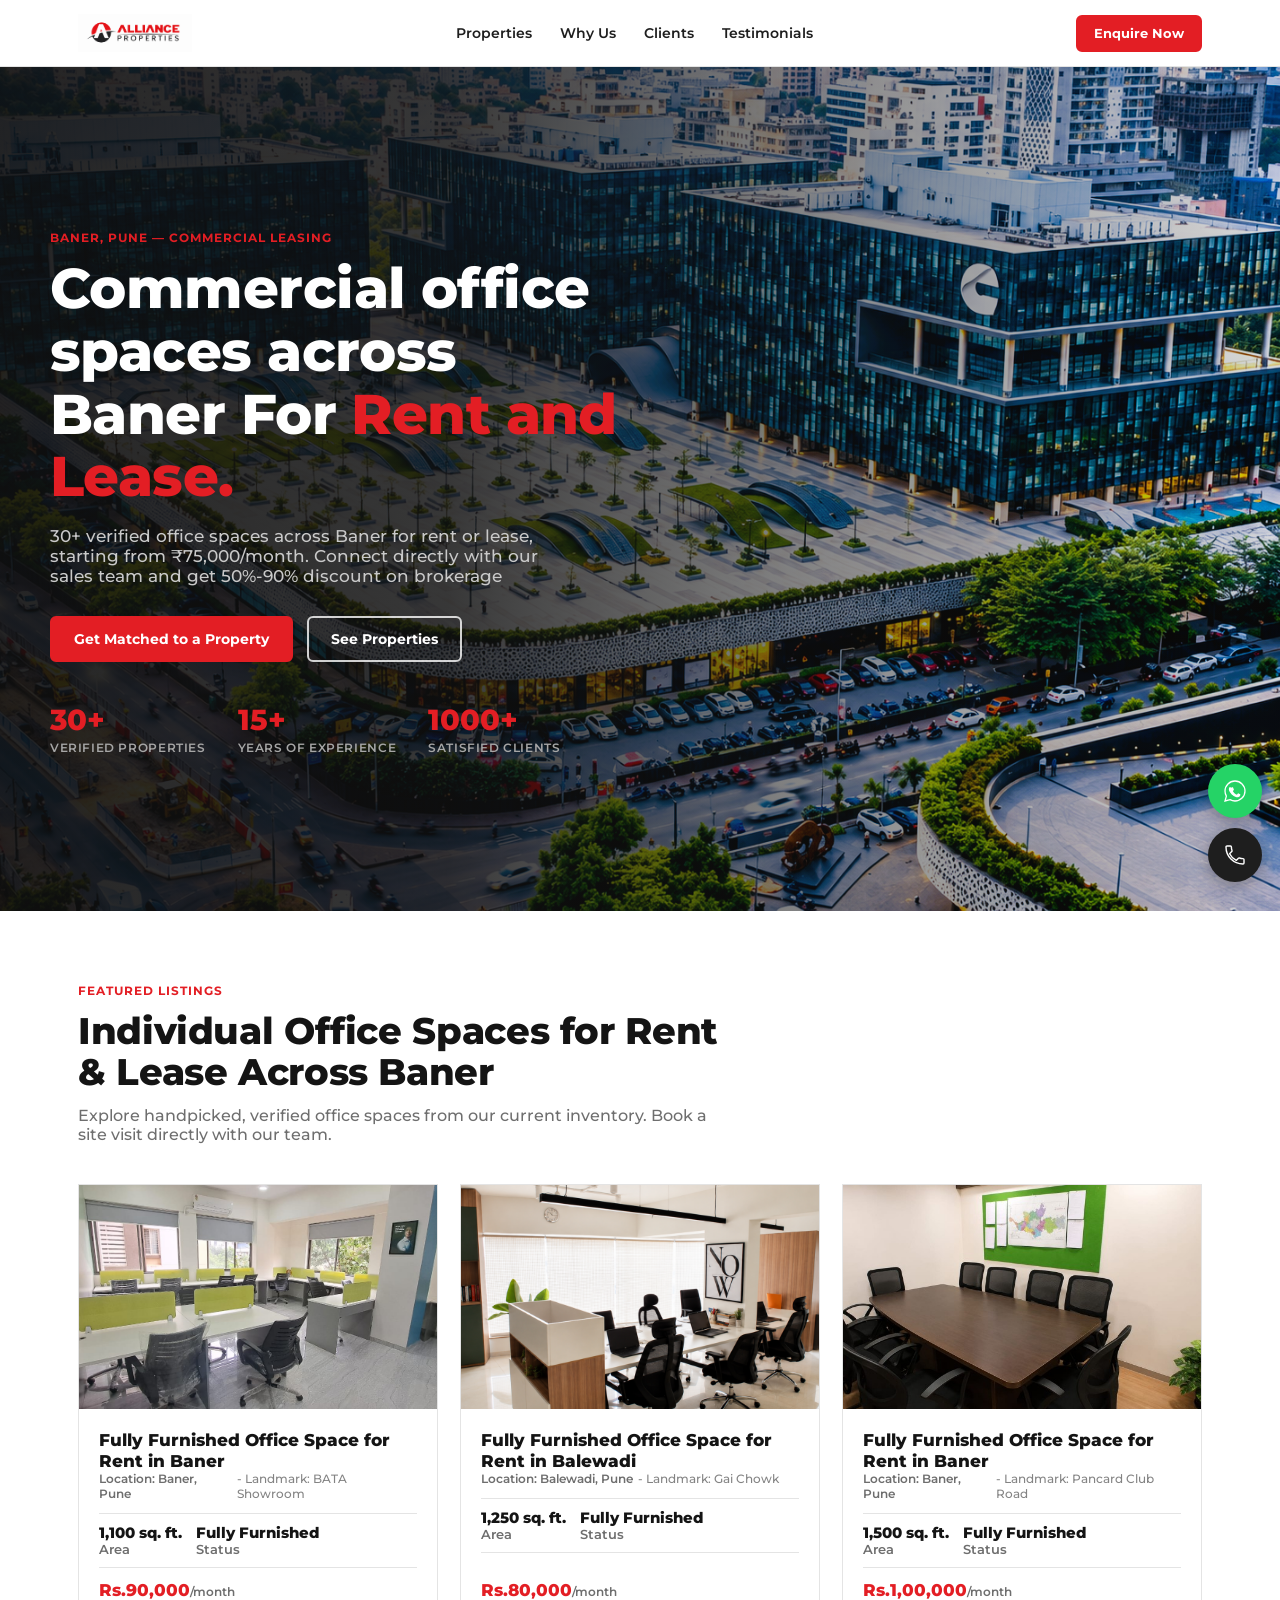
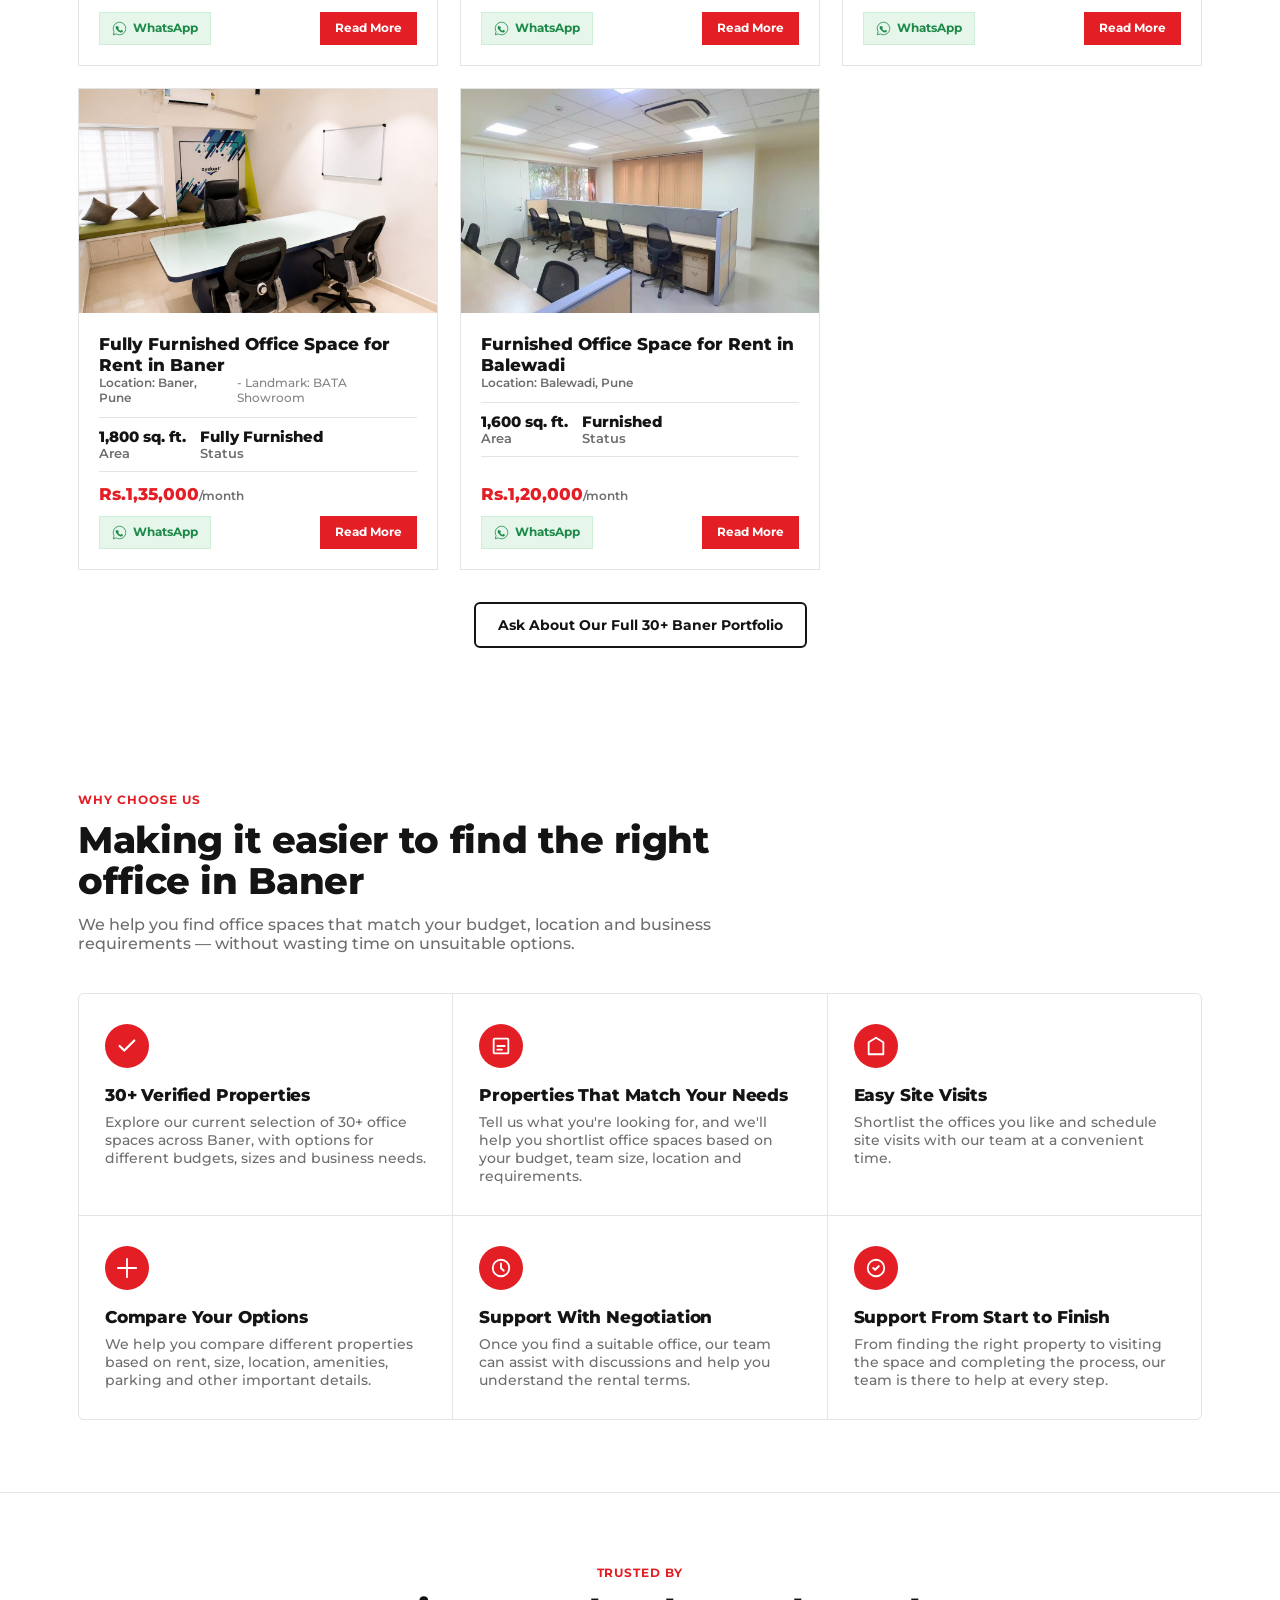
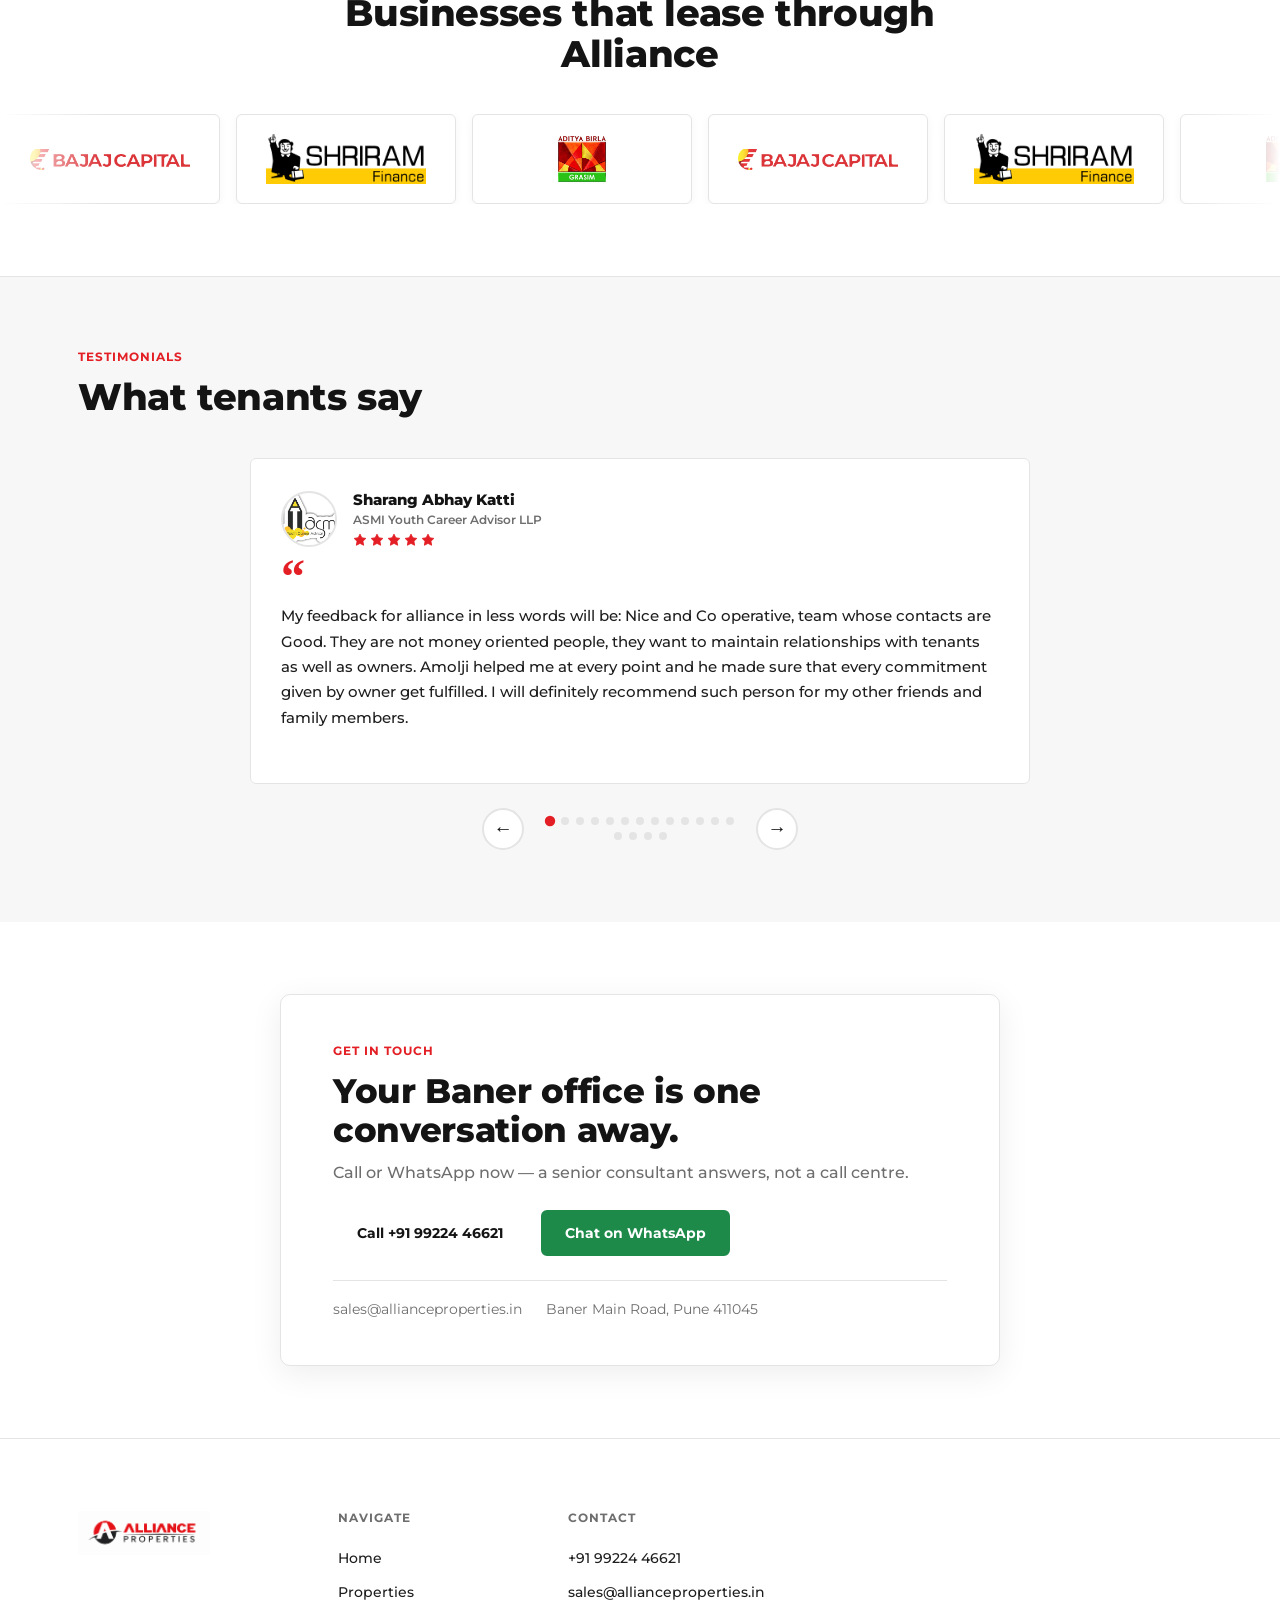
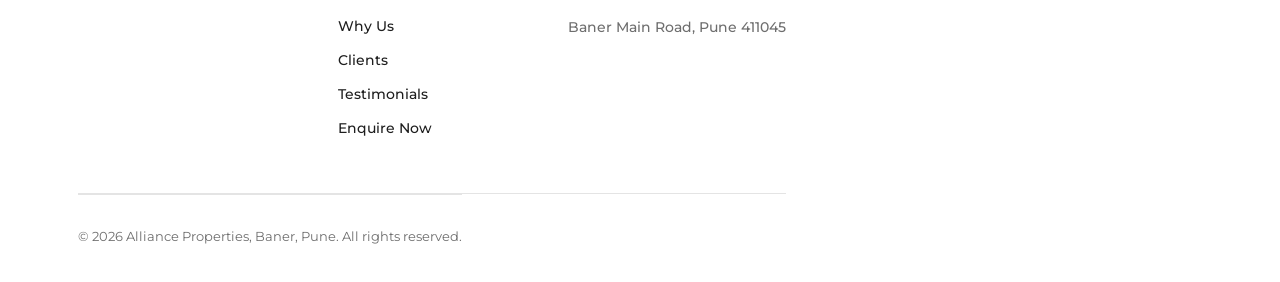
==== commit d02cb69f: "Added hamburger menu in mobile responsive" ====
--- a/index.html
+++ b/index.html
@@ -22,15 +22,27 @@
       <div class="brand">
         <img src="img/ap-logo-1.png" alt="Alliance Properties logo">
       </div>
-      <nav class="nav-links">
+      <nav class="nav-links" id="navLinks" aria-label="Main Navigation">
         <a href="#properties">Properties</a>
         <a href="#why">Why Us</a>
         <a href="#clients">Clients</a>
         <a href="#testimonials">Testimonials</a>
+        <a href="#" id="mobileEnquireBtn" class="btn btn-sm mobile-nav-cta">Enquire Now</a>
       </nav>
       <div class="nav-cta">
         <a href="#" id="enquireNowBtn" class="btn btn-sm">Enquire Now</a>
       </div>
+      <button class="nav-toggle" id="navToggle" type="button" aria-label="Toggle navigation menu" aria-expanded="false" aria-controls="navLinks">
+        <svg class="icon-menu" width="22" height="22" viewBox="0 0 24 24" fill="none" stroke="currentColor" stroke-width="2.2" stroke-linecap="round" stroke-linejoin="round" aria-hidden="true">
+          <line x1="3" y1="6" x2="21" y2="6"></line>
+          <line x1="3" y1="12" x2="21" y2="12"></line>
+          <line x1="3" y1="18" x2="21" y2="18"></line>
+        </svg>
+        <svg class="icon-close" width="22" height="22" viewBox="0 0 24 24" fill="none" stroke="currentColor" stroke-width="2.2" stroke-linecap="round" stroke-linejoin="round" aria-hidden="true">
+          <line x1="18" y1="6" x2="6" y2="18"></line>
+          <line x1="6" y1="6" x2="18" y2="18"></line>
+        </svg>
+      </button>
     </div>
   </header>
 
--- a/style.css
+++ b/style.css
@@ -56,6 +56,94 @@
   .nav-phone{ font-size:.86rem; font-weight:600; display:none; color:#1E1E1E; }
   @media(min-width:1020px){ .nav-phone{display:inline;} }
 
+  /* ---------- NAV TOGGLE & MOBILE NAVIGATION ---------- */
+  .nav-toggle{
+    display:none;
+    align-items:center;
+    justify-content:center;
+    width:42px;
+    height:42px;
+    padding:0;
+    background:transparent;
+    border:1px solid #E4E4E4;
+    border-radius:var(--radius);
+    color:#141414;
+    cursor:pointer;
+    touch-action:manipulation;
+    -webkit-tap-highlight-color:transparent;
+    transition:border-color .15s ease, color .15s ease, background-color .15s ease;
+  }
+  .nav-toggle:hover{
+    border-color:var(--red);
+    color:var(--red);
+  }
+  .nav-toggle:focus-visible{
+    outline:2px solid var(--red);
+    outline-offset:2px;
+  }
+  .nav-toggle svg{
+    display:block;
+    width:22px;
+    height:22px;
+    stroke:currentColor;
+    pointer-events:none;
+  }
+  .nav-toggle .icon-close{ display:none; }
+  .nav-toggle[aria-expanded="true"] .icon-menu{ display:none; }
+  .nav-toggle[aria-expanded="true"] .icon-close{ display:block; }
+  .mobile-nav-cta{ display:none !important; }
+
+  @media(max-width:859px){
+    .nav-toggle{ display:inline-flex; }
+    .nav-cta{ display:none !important; }
+    .nav-links{
+      display:none;
+      position:absolute;
+      top:100%;
+      left:0;
+      right:0;
+      width:100%;
+      background:#fff;
+      border-top:1px solid #E4E4E4;
+      border-bottom:2px solid var(--red);
+      box-shadow:0 12px 28px rgba(0,0,0,.12);
+      flex-direction:column;
+      padding:10px 24px 20px;
+      gap:0;
+      box-sizing:border-box;
+    }
+    .nav-links.open{ display:flex; }
+    .nav-links a{
+      padding:13px 0;
+      font-size:.95rem;
+      font-weight:600;
+      color:#1E1E1E;
+      border-bottom:1px solid #F0F0F0;
+      display:flex;
+      align-items:center;
+      transition:color .15s ease, padding-left .15s ease;
+    }
+    .nav-links a:hover,
+    .nav-links a:active{
+      color:var(--red);
+      padding-left:4px;
+    }
+    .nav-links .mobile-nav-cta{
+      display:inline-flex !important;
+      margin-top:14px;
+      padding:12px 20px;
+      width:100%;
+      box-sizing:border-box;
+      border-bottom:none;
+      color:#fff !important;
+      font-size:.88rem;
+    }
+    .nav-links .mobile-nav-cta:hover,
+    .nav-links .mobile-nav-cta:active{
+      padding-left:20px;
+    }
+  }
+
   /* ---------- BRAND TEXT HIDDEN (logo only in navbar) ---------- */
   .brand-text { display: none !important; }
 
@@ -76,7 +164,7 @@
   .btn-sm{ padding:9px 16px; font-size:.8rem; }
 
   /* ---------- HERO ---------- */
-  /* Hero uses the ORIGINAL dark overlay — the photograph must remain intact */
+  /* Hero uses fine-tuned overlay (~5% lighter on desktop, slightly lighter again on mobile) */
   .hero {
     position: relative;
     min-height: 700px;
@@ -85,10 +173,10 @@
     background:
       linear-gradient(
         90deg,
-        rgba(15, 15, 15, 0.96) 0%,
-        rgba(15, 15, 15, 0.88) 35%,
-        rgba(15, 15, 15, 0.60) 58%,
-        rgba(15, 15, 15, 0.18) 100%
+        rgba(15, 15, 15, 0.91) 0%,
+        rgba(15, 15, 15, 0.83) 35%,
+        rgba(15, 15, 15, 0.56) 58%,
+        rgba(15, 15, 15, 0.15) 100%
       ),
       url("img/ap-heroimg.png");
 
@@ -134,8 +222,8 @@
       background:
         linear-gradient(
           180deg,
-          rgba(15, 15, 15, 0.88) 0%,
-          rgba(15, 15, 15, 0.96) 100%
+          rgba(15, 15, 15, 0.78) 0%,
+          rgba(15, 15, 15, 0.84) 100%
         ),
         url("img/ap-heroimg.png");
       background-size: cover;
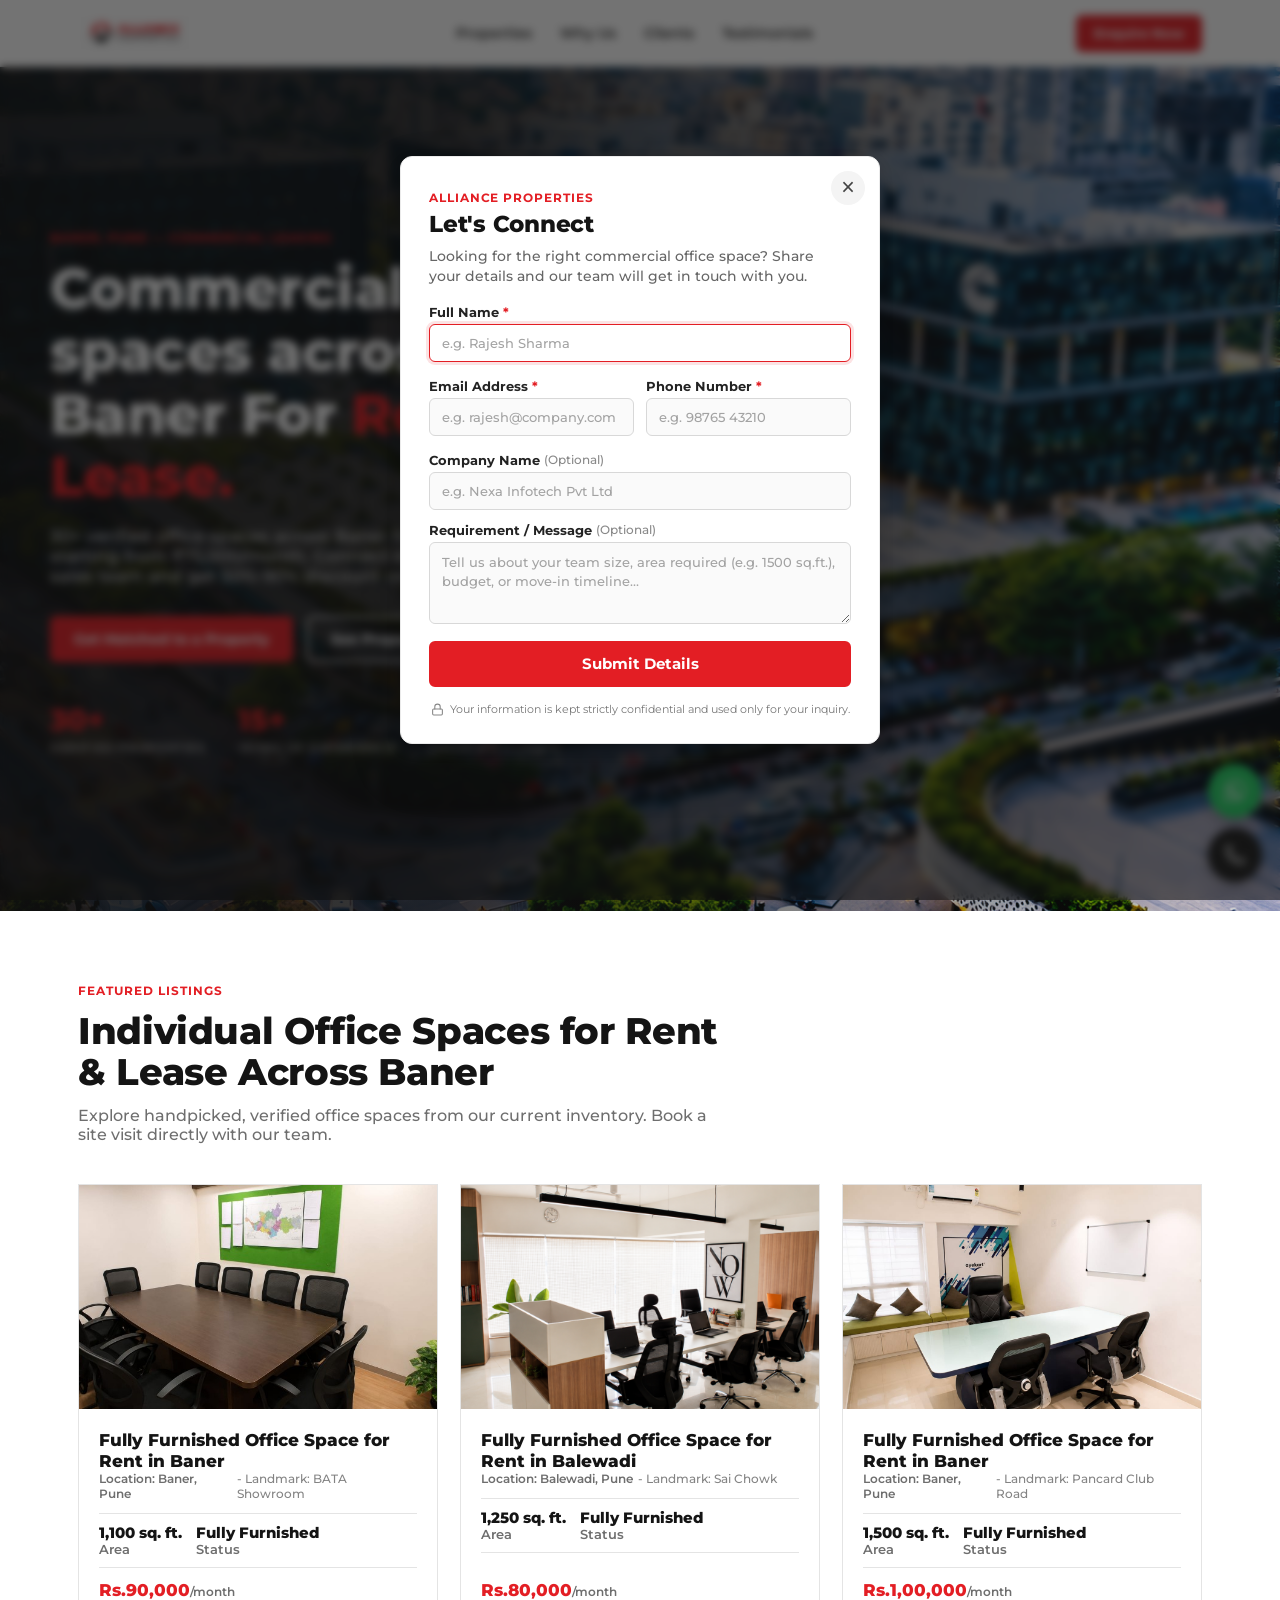
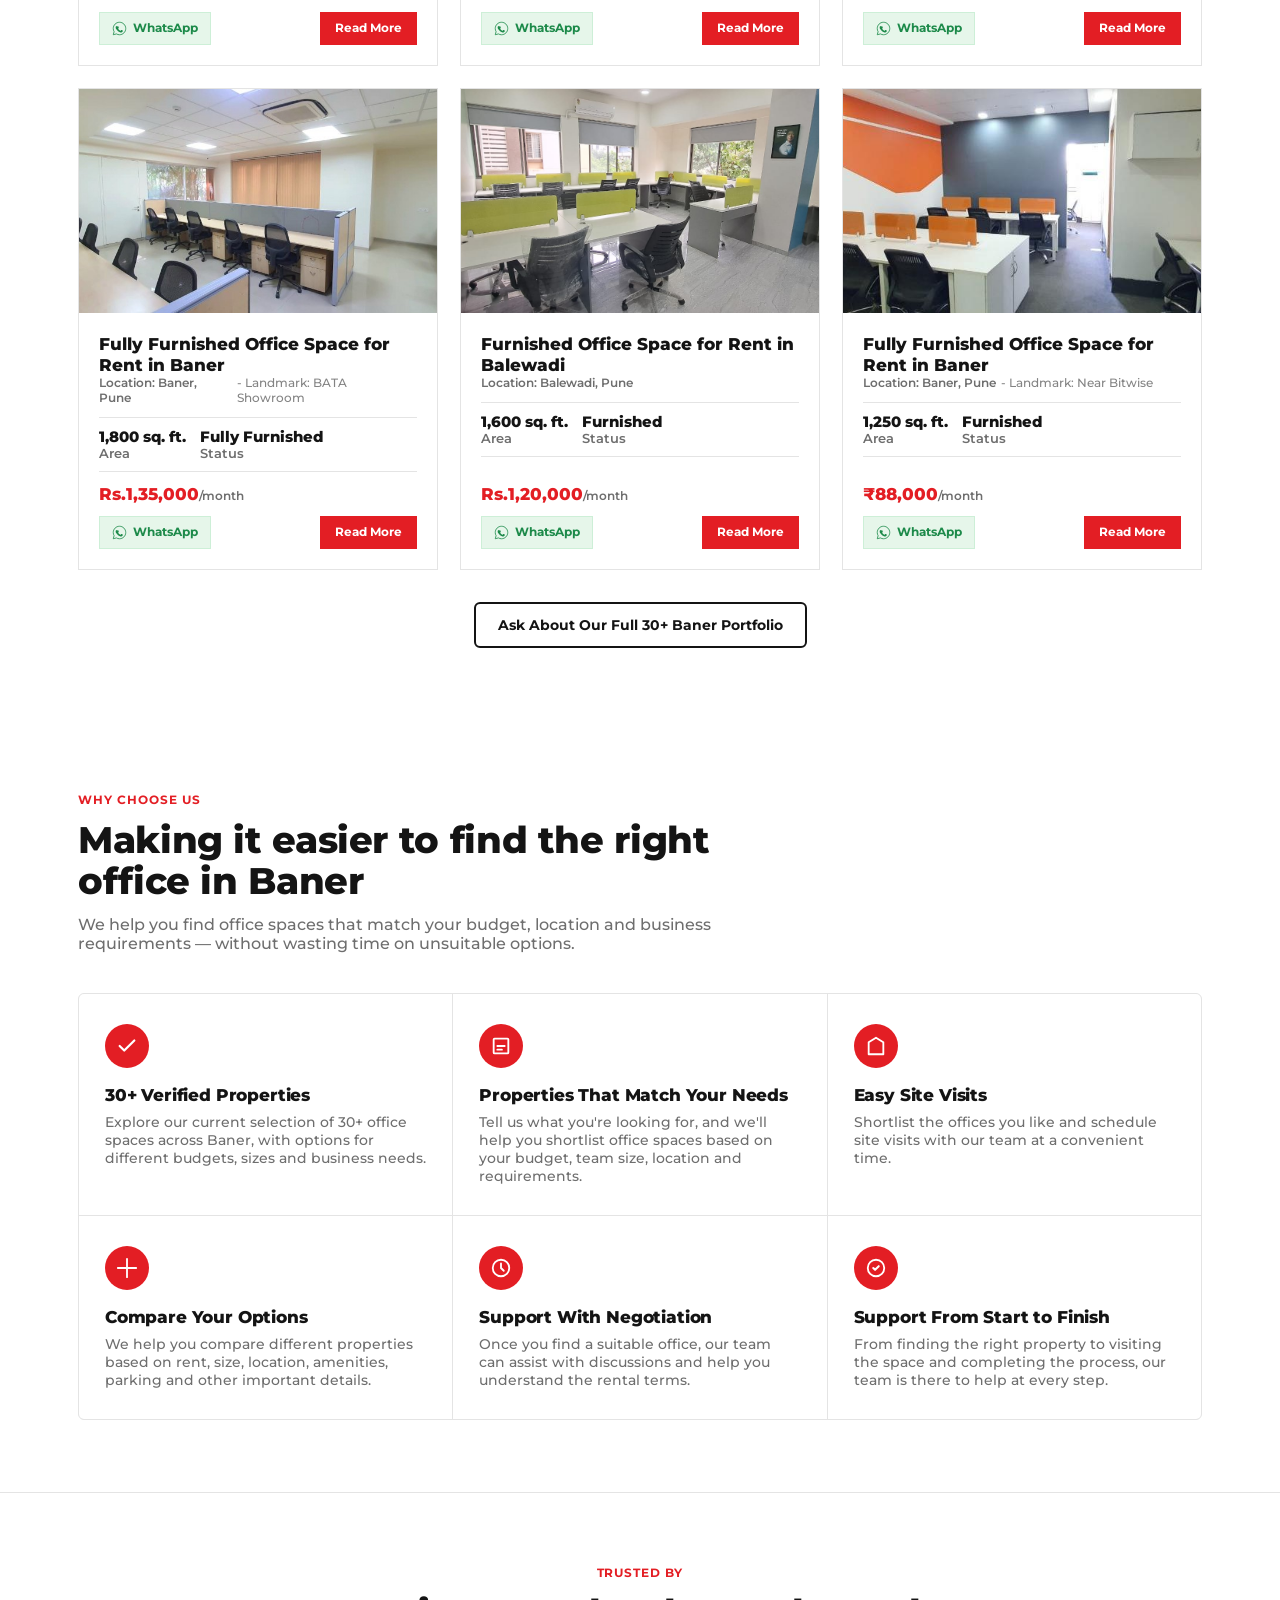
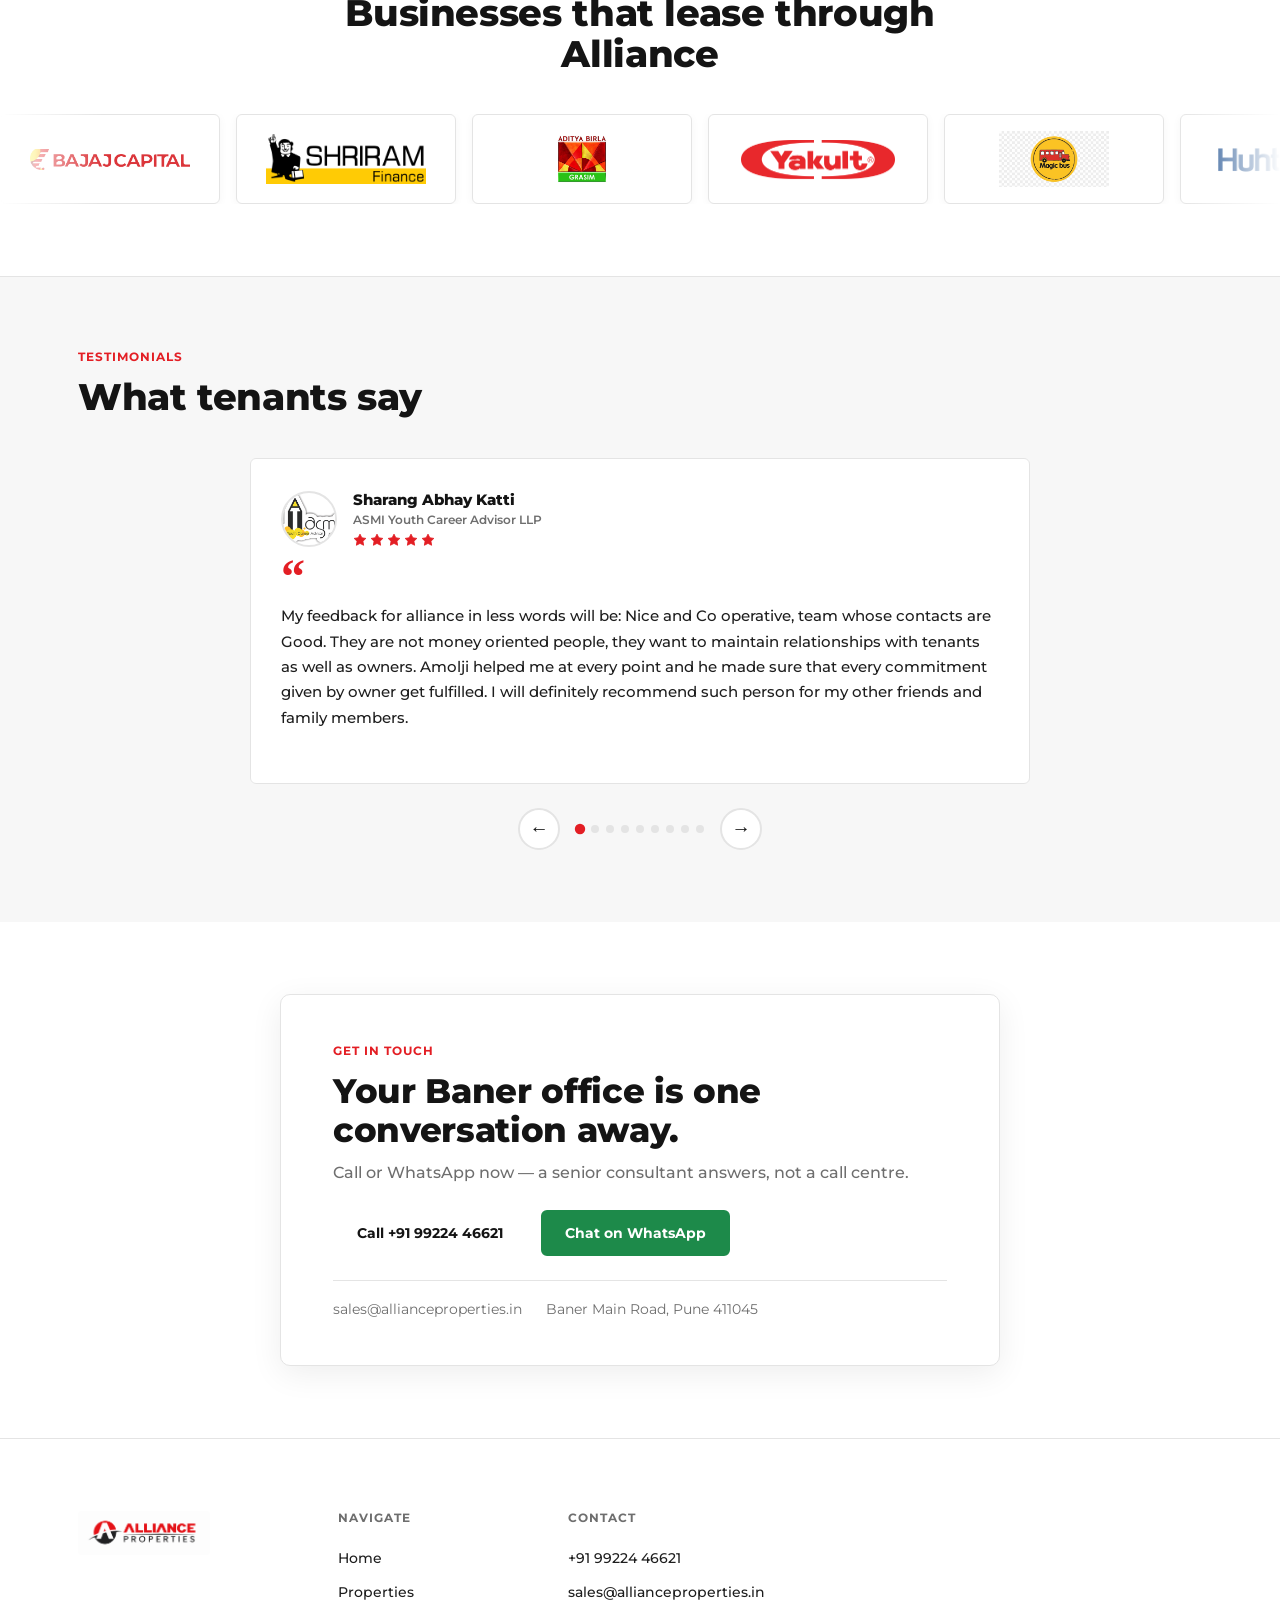
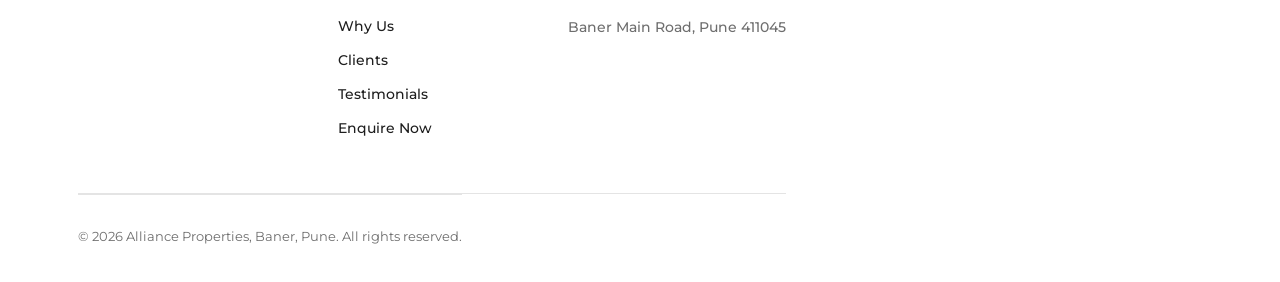
==== commit 45bb4132: "Added Pop-up form with Google Sheet Integration" ====
--- a/index.html
+++ b/index.html
@@ -291,6 +291,87 @@
     </div>
   </div>
 
+  <!-- Visitor Contact Form Modal Popup -->
+  <div class="vcf-overlay" id="vcfOverlay" aria-hidden="true" role="dialog" aria-modal="true" aria-labelledby="vcfTitle">
+    <div class="vcf-modal">
+      <button type="button" class="vcf-close" id="vcfClose" aria-label="Close dialog">&times;</button>
+      
+      <!-- Form Container -->
+      <div class="vcf-form-wrap" id="vcfFormWrap">
+        <div class="vcf-header">
+          <div class="vcf-badge">Alliance Properties</div>
+          <h2 class="vcf-title" id="vcfTitle">Let's Connect</h2>
+          <p class="vcf-subtitle">Looking for the right commercial office space? Share your details and our team will get in touch with you.</p>
+        </div>
+
+        <form class="vcf-form" id="vcfForm" novalidate>
+          <!-- Hidden spam trap: real visitors never fill this -->
+          <input type="text" name="website" id="vcfWebsite" class="vcf-honeypot" tabindex="-1" autocomplete="off" aria-hidden="true">
+
+          <div class="vcf-field">
+            <label for="vcfName" class="vcf-label">Full Name <span class="vcf-req">*</span></label>
+            <input type="text" id="vcfName" name="fullName" class="vcf-input" placeholder="e.g. Rajesh Sharma" autocomplete="name" maxlength="100" required>
+            <span class="vcf-field-error" id="vcfNameError" aria-live="polite"></span>
+          </div>
+
+          <div class="vcf-row">
+            <div class="vcf-field">
+              <label for="vcfEmail" class="vcf-label">Email Address <span class="vcf-req">*</span></label>
+              <input type="email" id="vcfEmail" name="email" class="vcf-input" placeholder="e.g. rajesh@company.com" autocomplete="email" maxlength="150" required>
+              <span class="vcf-field-error" id="vcfEmailError" aria-live="polite"></span>
+            </div>
+            <div class="vcf-field">
+              <label for="vcfPhone" class="vcf-label">Phone Number <span class="vcf-req">*</span></label>
+              <input type="tel" id="vcfPhone" name="phone" class="vcf-input" placeholder="e.g. 98765 43210" autocomplete="tel" maxlength="20" required>
+              <span class="vcf-field-error" id="vcfPhoneError" aria-live="polite"></span>
+            </div>
+          </div>
+
+          <div class="vcf-field">
+            <label for="vcfCompany" class="vcf-label">Company Name <span class="vcf-opt">(Optional)</span></label>
+            <input type="text" id="vcfCompany" name="company" class="vcf-input" placeholder="e.g. Nexa Infotech Pvt Ltd" autocomplete="organization" maxlength="150">
+          </div>
+
+          <div class="vcf-field">
+            <label for="vcfMessage" class="vcf-label">Requirement / Message <span class="vcf-opt">(Optional)</span></label>
+            <textarea id="vcfMessage" name="message" class="vcf-textarea" rows="3" placeholder="Tell us about your team size, area required (e.g. 1500 sq.ft.), budget, or move-in timeline..." maxlength="2000"></textarea>
+          </div>
+
+          <!-- Alert / Error message container -->
+          <div class="vcf-alert vcf-alert-error" id="vcfAlertError" style="display:none;" role="alert">
+            <span class="vcf-alert-icon">⚠️</span>
+            <span class="vcf-alert-text" id="vcfAlertErrorText">Something went wrong. Please check your details and try again.</span>
+          </div>
+
+          <button type="submit" class="vcf-submit-btn" id="vcfSubmit">
+            <span class="vcf-submit-text">Submit Details</span>
+            <span class="vcf-spinner" aria-hidden="true"></span>
+          </button>
+
+          <p class="vcf-privacy">
+            <svg width="13" height="13" viewBox="0 0 24 24" fill="none" stroke="currentColor" stroke-width="2" stroke-linecap="round" stroke-linejoin="round" aria-hidden="true"><rect x="3" y="11" width="18" height="11" rx="2" ry="2"></rect><path d="M7 11V7a5 5 0 0 1 10 0v4"></path></svg>
+            <span>Your information is kept strictly confidential and used only for your inquiry.</span>
+          </p>
+        </form>
+      </div>
+
+      <!-- Success Screen -->
+      <div class="vcf-success-wrap" id="vcfSuccessWrap" style="display:none;" aria-live="polite">
+        <div class="vcf-success-badge">
+          <svg viewBox="0 0 24 24" fill="none" stroke="currentColor" stroke-width="2.5" stroke-linecap="round" stroke-linejoin="round">
+            <circle cx="12" cy="12" r="10" stroke="#1D8A4A" stroke-width="2"></circle>
+            <path d="M8 12.5l2.5 2.5 5.5-5.5" stroke="#1D8A4A" stroke-width="2.5"></path>
+          </svg>
+        </div>
+        <h3 class="vcf-success-title">Thank You!</h3>
+        <p class="vcf-success-text">We have received your enquiry. Our commercial property leasing team in Baner will connect with you shortly with suitable options.</p>
+        <div class="vcf-success-actions">
+          <button type="button" class="btn btn-outline" id="vcfSuccessClose">Continue Browsing</button>
+        </div>
+      </div>
+    </div>
+  </div>
+
   <script src="script.js"></script>
 </body>
 
--- a/style.css
+++ b/style.css
@@ -230,7 +230,7 @@
       background-position: center;
       background-repeat: no-repeat;
     }
-    .hero-inner { min-height: 650px; padding: 48px 0 40px; }
+    .hero-inner { min-height: 650px; padding: 48px 28px 40px; }
     .hero-copy { max-width: 100%; }
     .hero-stats { gap: 24px; }
   }
@@ -605,3 +605,332 @@
   @media (max-width: 700px) { .modal-map-wrap { height: 260px; } }
 
   @media (prefers-reduced-motion: reduce){ *{ scroll-behavior:auto !important; } .marquee-track{ animation:none; overflow-x:auto; } }
+
+  /* =========================================================
+     VISITOR CONTACT FORM POPUP MODAL
+     ========================================================= */
+  .vcf-honeypot {
+    position: absolute !important;
+    left: -9999px !important;
+    top: -9999px !important;
+    opacity: 0 !important;
+    width: 0 !important;
+    height: 0 !important;
+    padding: 0 !important;
+    margin: 0 !important;
+    border: none !important;
+    pointer-events: none !important;
+  }
+  .vcf-overlay {
+    position: fixed;
+    inset: 0;
+    background: rgba(15, 15, 15, 0.58);
+    backdrop-filter: blur(4px);
+    -webkit-backdrop-filter: blur(4px);
+    z-index: 120;
+    display: flex;
+    align-items: center;
+    justify-content: center;
+    padding: 24px 16px;
+    opacity: 0;
+    visibility: hidden;
+    pointer-events: none;
+    transition: opacity 0.28s ease, visibility 0.28s ease;
+  }
+  .vcf-overlay.open {
+    opacity: 1;
+    visibility: visible;
+    pointer-events: auto;
+  }
+  .vcf-modal {
+    background: #FFFFFF;
+    color: #141414;
+    max-width: 480px;
+    width: 100%;
+    border-radius: 12px;
+    box-shadow: 0 24px 50px rgba(0, 0, 0, 0.22), 0 6px 16px rgba(0, 0, 0, 0.08);
+    border: 1px solid #EAEAEA;
+    position: relative;
+    overflow: hidden;
+    max-height: calc(100vh - 48px);
+    display: flex;
+    flex-direction: column;
+    transform: translateY(18px) scale(0.97);
+    transition: transform 0.28s cubic-bezier(0.16, 1, 0.3, 1);
+  }
+  .vcf-overlay.open .vcf-modal {
+    transform: translateY(0) scale(1);
+  }
+  .vcf-close {
+    position: absolute;
+    top: 14px;
+    right: 14px;
+    width: 34px;
+    height: 34px;
+    border-radius: 50%;
+    background: #F4F4F4;
+    border: none;
+    cursor: pointer;
+    color: #444;
+    font-size: 1.45rem;
+    line-height: 1;
+    display: flex;
+    align-items: center;
+    justify-content: center;
+    z-index: 5;
+    padding: 0;
+    transition: background 0.15s ease, color 0.15s ease, transform 0.15s ease;
+  }
+  .vcf-close:hover {
+    background: #E8E8E8;
+    color: #141414;
+    transform: scale(1.06);
+  }
+  .vcf-close:focus-visible {
+    outline: 2px solid var(--red);
+    outline-offset: 2px;
+  }
+  .vcf-form-wrap {
+    padding: 30px 28px 26px;
+    overflow-y: auto;
+    -webkit-overflow-scrolling: touch;
+  }
+  .vcf-header {
+    margin-bottom: 18px;
+    padding-right: 28px;
+  }
+  .vcf-badge {
+    font-size: 0.72rem;
+    font-weight: 700;
+    color: var(--red);
+    text-transform: uppercase;
+    letter-spacing: 0.08em;
+    margin-bottom: 6px;
+    display: inline-block;
+  }
+  .vcf-title {
+    font-size: 1.45rem;
+    font-weight: 800;
+    color: #141414;
+    line-height: 1.2;
+    margin-bottom: 8px;
+    letter-spacing: -0.01em;
+  }
+  .vcf-subtitle {
+    font-size: 0.86rem;
+    color: #666666;
+    line-height: 1.45;
+    font-weight: 500;
+  }
+  .vcf-form {
+    display: flex;
+    flex-direction: column;
+    gap: 13px;
+  }
+  .vcf-row {
+    display: grid;
+    grid-template-columns: 1fr 1fr;
+    gap: 12px;
+  }
+  @media (max-width: 480px) {
+    .vcf-row {
+      grid-template-columns: 1fr;
+      gap: 13px;
+    }
+    .vcf-form-wrap {
+      padding: 24px 20px 22px;
+    }
+  }
+  .vcf-field {
+    display: flex;
+    flex-direction: column;
+    gap: 4px;
+  }
+  .vcf-label {
+    font-size: 0.79rem;
+    font-weight: 700;
+    color: #222222;
+    display: flex;
+    align-items: center;
+    gap: 4px;
+  }
+  .vcf-req {
+    color: var(--red);
+    font-weight: 700;
+  }
+  .vcf-opt {
+    color: #888888;
+    font-weight: 500;
+    font-size: 0.72rem;
+  }
+  .vcf-input,
+  .vcf-textarea {
+    width: 100%;
+    box-sizing: border-box;
+    font-family: 'Montserrat', system-ui, sans-serif;
+    font-size: 0.86rem;
+    font-weight: 500;
+    padding: 10px 12px;
+    border: 1.5px solid #D8D8D8;
+    border-radius: var(--radius);
+    background: #FAFAFA;
+    color: #141414;
+    transition: border-color 0.15s ease, background-color 0.15s ease, box-shadow 0.15s ease;
+    outline: none;
+  }
+  .vcf-input::placeholder,
+  .vcf-textarea::placeholder {
+    color: #A3A3A3;
+    font-size: 0.82rem;
+  }
+  .vcf-input:focus,
+  .vcf-textarea:focus {
+    border-color: var(--red);
+    background: #FFFFFF;
+    box-shadow: 0 0 0 3px rgba(227, 30, 36, 0.12);
+  }
+  .vcf-input.is-invalid,
+  .vcf-textarea.is-invalid {
+    border-color: #D32F2F;
+    background: #FFF9F9;
+    box-shadow: 0 0 0 3px rgba(211, 47, 47, 0.1);
+  }
+  .vcf-field-error {
+    font-size: 0.72rem;
+    color: #D32F2F;
+    font-weight: 600;
+    line-height: 1.25;
+    min-height: 0;
+  }
+  .vcf-textarea {
+    resize: vertical;
+    min-height: 64px;
+    line-height: 1.45;
+  }
+  .vcf-alert {
+    padding: 10px 12px;
+    border-radius: var(--radius);
+    font-size: 0.8rem;
+    display: flex;
+    align-items: center;
+    gap: 8px;
+    line-height: 1.4;
+    margin-top: 2px;
+  }
+  .vcf-alert-error {
+    background: #FEECEC;
+    border: 1px solid #F5C6CB;
+    color: #9A1F28;
+  }
+  .vcf-alert-icon {
+    font-size: 0.95rem;
+    flex-shrink: 0;
+  }
+  .vcf-submit-btn {
+    width: 100%;
+    padding: 12px 20px;
+    background: var(--red);
+    color: #FFFFFF;
+    border: 2px solid var(--red);
+    border-radius: var(--radius);
+    font-size: 0.92rem;
+    font-weight: 700;
+    font-family: 'Montserrat', system-ui, sans-serif;
+    cursor: pointer;
+    display: flex;
+    align-items: center;
+    justify-content: center;
+    gap: 8px;
+    transition: background 0.15s ease, border-color 0.15s ease, transform 0.1s ease;
+    margin-top: 4px;
+  }
+  .vcf-submit-btn:hover {
+    background: var(--red-deep);
+    border-color: var(--red-deep);
+  }
+  .vcf-submit-btn:active {
+    transform: translateY(1px);
+  }
+  .vcf-submit-btn:disabled {
+    opacity: 0.75;
+    cursor: not-allowed;
+  }
+  .vcf-spinner {
+    width: 16px;
+    height: 16px;
+    border: 2px solid rgba(255, 255, 255, 0.35);
+    border-top-color: #FFFFFF;
+    border-radius: 50%;
+    display: none;
+    animation: vcfSpin 0.7s linear infinite;
+  }
+  .vcf-submit-btn.is-loading .vcf-spinner {
+    display: inline-block;
+  }
+  @keyframes vcfSpin {
+    to { transform: rotate(360deg); }
+  }
+  .vcf-privacy {
+    font-size: 0.71rem;
+    color: #777777;
+    display: flex;
+    align-items: center;
+    justify-content: center;
+    gap: 6px;
+    margin-top: 2px;
+    text-align: center;
+    line-height: 1.35;
+  }
+  .vcf-privacy svg {
+    flex-shrink: 0;
+    color: #888888;
+  }
+
+  /* Success Screen */
+  .vcf-success-wrap {
+    text-align: center;
+    padding: 44px 30px 38px;
+    display: flex;
+    flex-direction: column;
+    align-items: center;
+    justify-content: center;
+  }
+  .vcf-success-badge {
+    width: 60px;
+    height: 60px;
+    border-radius: 50%;
+    background: #E6F6EA;
+    display: flex;
+    align-items: center;
+    justify-content: center;
+    margin-bottom: 16px;
+    animation: vcfPop 0.45s cubic-bezier(0.175, 0.885, 0.32, 1.275);
+  }
+  .vcf-success-badge svg {
+    width: 32px;
+    height: 32px;
+  }
+  @keyframes vcfPop {
+    0% { transform: scale(0.6); opacity: 0; }
+    100% { transform: scale(1); opacity: 1; }
+  }
+  .vcf-success-title {
+    font-size: 1.45rem;
+    font-weight: 800;
+    color: #141414;
+    margin-bottom: 8px;
+  }
+  .vcf-success-text {
+    font-size: 0.88rem;
+    color: #555555;
+    line-height: 1.5;
+    margin-bottom: 24px;
+    max-width: 360px;
+  }
+  .vcf-success-actions {
+    display: flex;
+    gap: 10px;
+    justify-content: center;
+    width: 100%;
+  }
+
